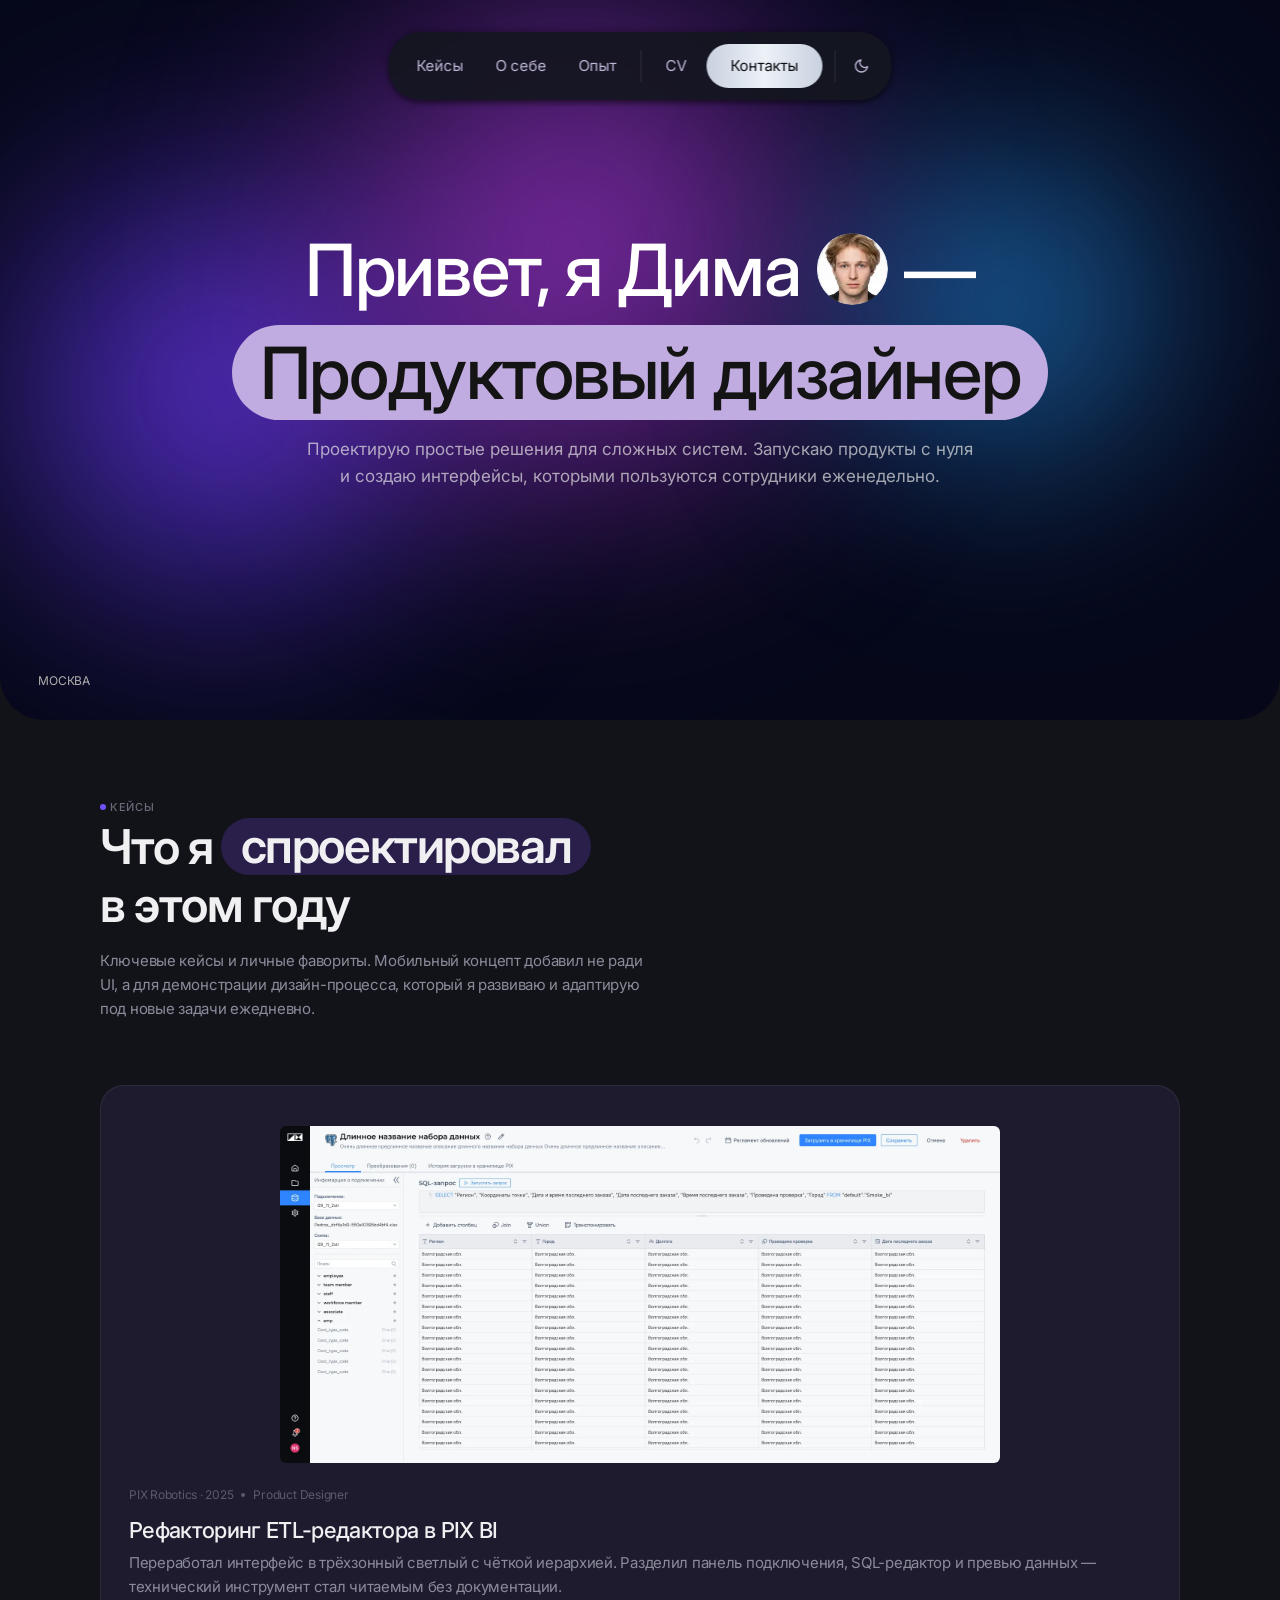
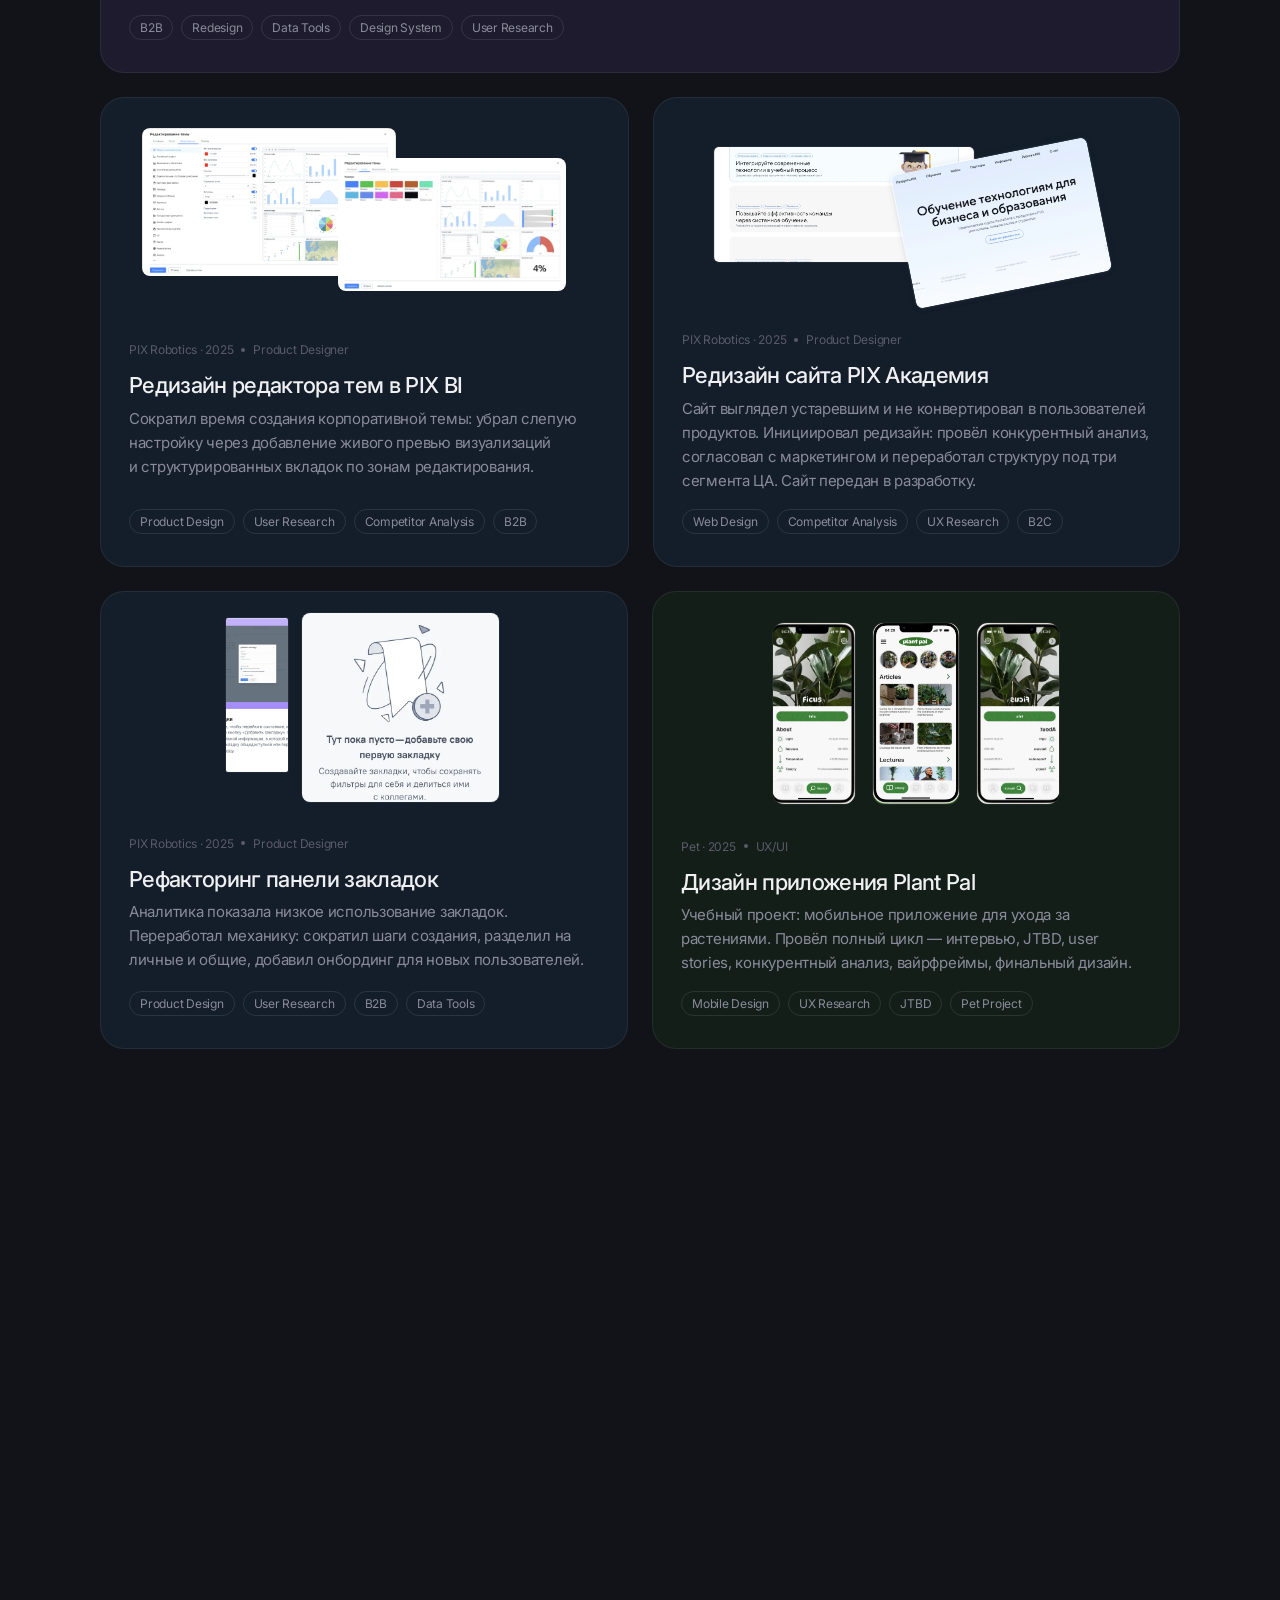
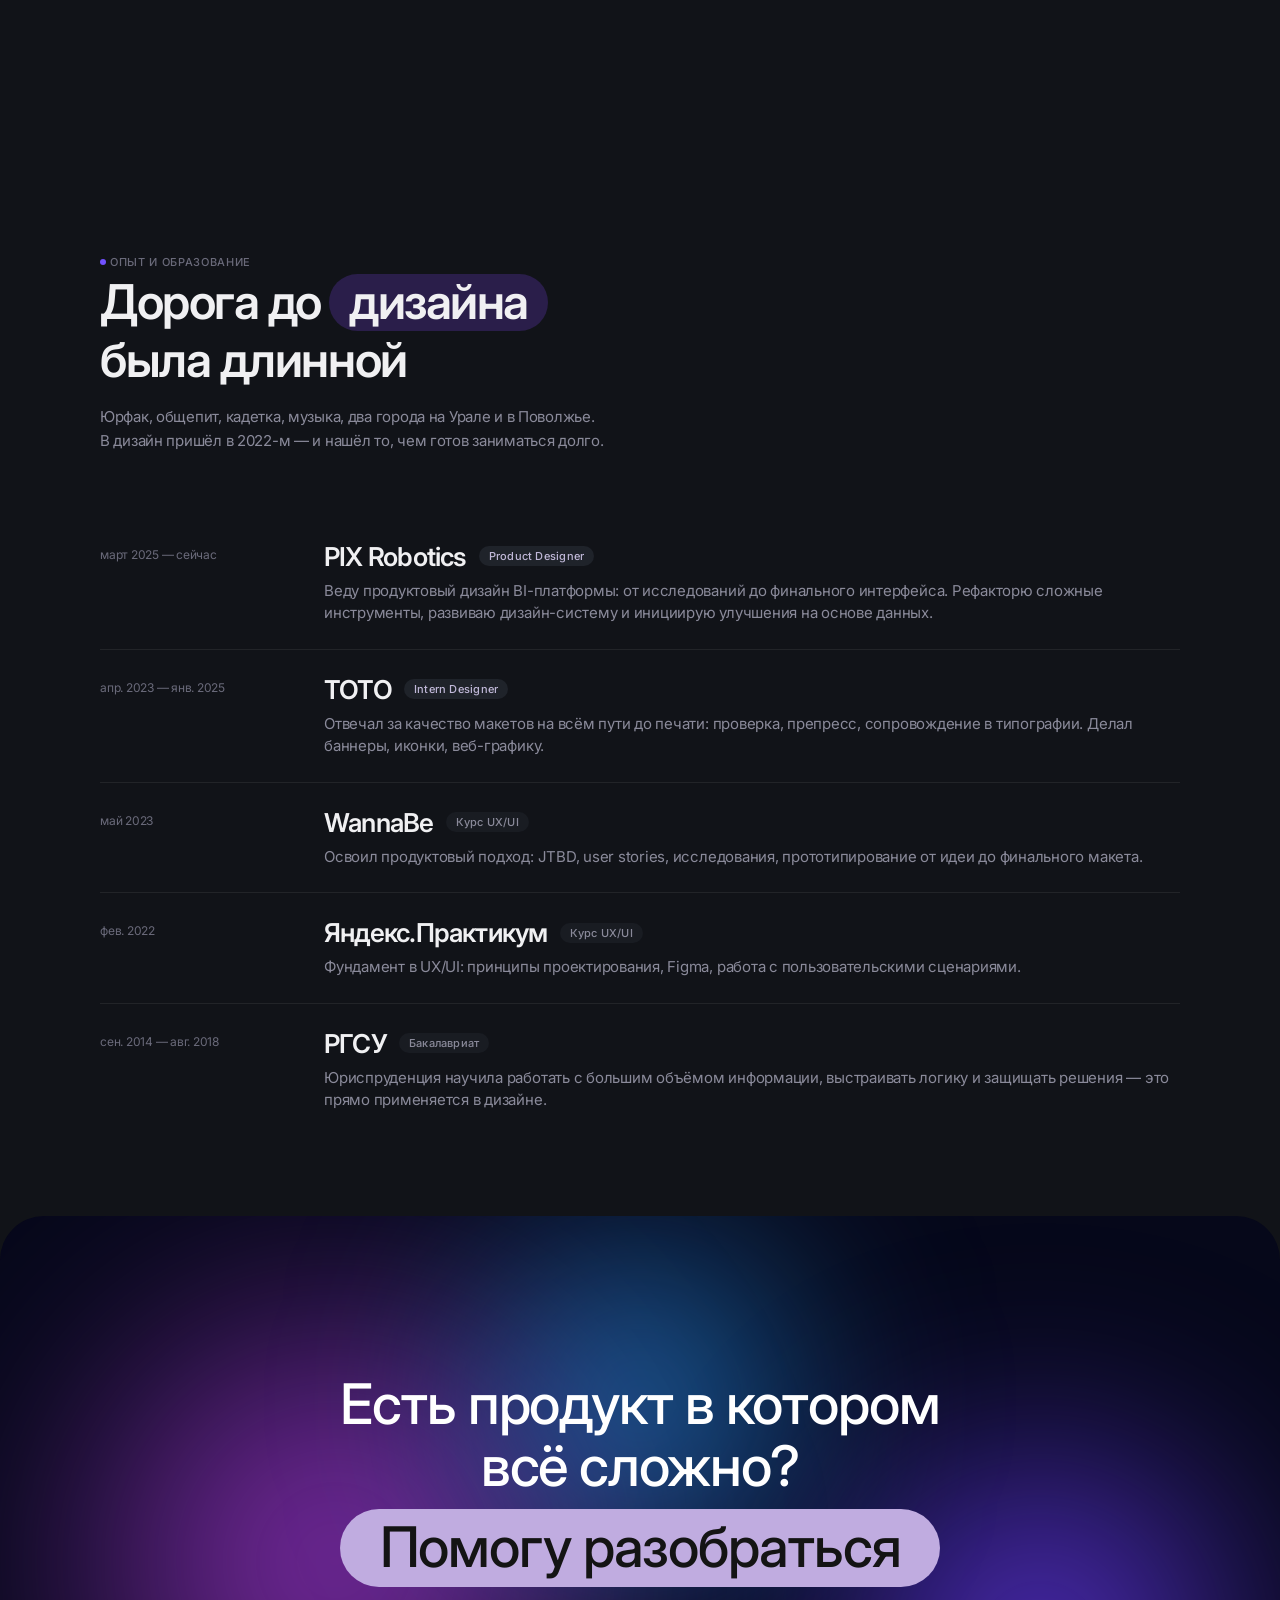
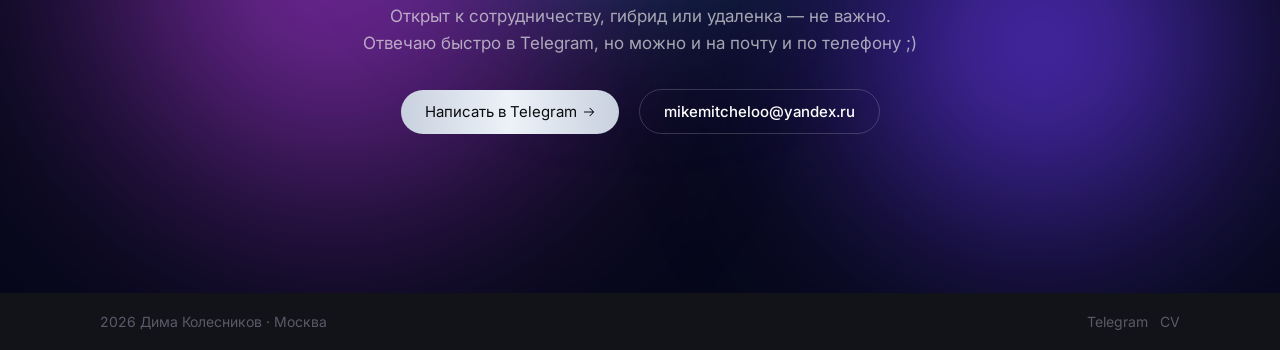
==== index.html @ 1eac5084 "Fix mobile nav, theme toggle and smooth scroll - Кнопка темы: десктоп внутри таба, мобиль — отдельны" ====
<!DOCTYPE html>
<html lang="ru" data-theme="dark">
<head>
  <meta charset="UTF-8">
  <meta name="viewport" content="width=device-width, initial-scale=1.0">
  <title>Дима Колесников — Продуктовый дизайнер</title>
  
  
  <link href="https://fonts.bunny.net/css?family=inter:400,500,600&display=swap" rel="stylesheet">
  <link rel="stylesheet" href="style.css">
</head>
<body>

  <!-- NAV -->
  <div class="nav-wrap">
    <nav class="tab-menu">
      <a href="#cases" class="nav-link nav-link--mobile">Кейсы</a>
      <a href="#about" class="nav-link">О себе</a>
      <a href="#experience" class="nav-link">Опыт</a>
      <div class="nav-divider"></div>
      <a href="https://drive.google.com/file/d/1CqAja37Eo5lDWBlTloKPhl8Gios4nPJc/view?usp=sharing" class="nav-link nav-link--mobile" target="_blank">CV</a>
      <a href="https://t.me/mike_mitchelo" class="nav-btn" target="_blank">Контакты</a>
      <div class="nav-divider"></div>
      <button class="theme-toggle" id="themeToggle" aria-label="Переключить тему">
        <svg class="icon-sun" width="16" height="16" viewBox="0 0 24 24" fill="none" stroke="currentColor" stroke-width="2" stroke-linecap="round" stroke-linejoin="round">
          <circle cx="12" cy="12" r="5"/><line x1="12" y1="1" x2="12" y2="3"/><line x1="12" y1="21" x2="12" y2="23"/><line x1="4.22" y1="4.22" x2="5.64" y2="5.64"/><line x1="18.36" y1="18.36" x2="19.78" y2="19.78"/><line x1="1" y1="12" x2="3" y2="12"/><line x1="21" y1="12" x2="23" y2="12"/><line x1="4.22" y1="19.78" x2="5.64" y2="18.36"/><line x1="18.36" y1="5.64" x2="19.78" y2="4.22"/>
        </svg>
        <svg class="icon-moon" width="16" height="16" viewBox="0 0 24 24" fill="none" stroke="currentColor" stroke-width="2" stroke-linecap="round" stroke-linejoin="round">
          <path d="M21 12.79A9 9 0 1 1 11.21 3 7 7 0 0 0 21 12.79z"/>
        </svg>
      </button>
    </nav>
    <button class="theme-toggle theme-toggle--mobile" id="themeToggleMobile" aria-label="Переключить тему">
      <svg class="icon-sun" width="16" height="16" viewBox="0 0 24 24" fill="none" stroke="currentColor" stroke-width="2" stroke-linecap="round" stroke-linejoin="round">
        <circle cx="12" cy="12" r="5"/><line x1="12" y1="1" x2="12" y2="3"/><line x1="12" y1="21" x2="12" y2="23"/><line x1="4.22" y1="4.22" x2="5.64" y2="5.64"/><line x1="18.36" y1="18.36" x2="19.78" y2="19.78"/><line x1="1" y1="12" x2="3" y2="12"/><line x1="21" y1="12" x2="23" y2="12"/><line x1="4.22" y1="19.78" x2="5.64" y2="18.36"/><line x1="18.36" y1="5.64" x2="19.78" y2="4.22"/>
      </svg>
      <svg class="icon-moon" width="16" height="16" viewBox="0 0 24 24" fill="none" stroke="currentColor" stroke-width="2" stroke-linecap="round" stroke-linejoin="round">
        <path d="M21 12.79A9 9 0 1 1 11.21 3 7 7 0 0 0 21 12.79z"/>
      </svg>
    </button>
  </div>

  <!-- HERO -->
  <section class="hero">
    <div class="blob blob--1"></div>
    <div class="blob blob--2"></div>
    <div class="blob blob--3"></div>

    <div class="hero-content">
      <div class="hero-header-row">
        <span class="hero-text">Привет, я Дима</span>
        <span class="hero-emoji-dash">
          <img src="images/Дима глав.webp" alt="" class="hero-emoji">
          <span class="hero-text">—</span>
        </span>
      </div>
      <div class="hero-title-pill">
        <span>Продуктовый дизайнер</span>
      </div>
      <p class="hero-desc">Проектирую простые решения для сложных систем. Запускаю продукты с&nbsp;нуля и&nbsp;создаю интерфейсы, которыми пользуются сотрудники еженедельно.</p>
    </div>

    <span class="hero-location">МОСКВА</span>
  </section>

  <!-- CASES -->
  <section class="section cases-section" id="cases">
    <div class="container">

      <div class="section-intro fade-in">
        <div class="section-label">
          <span class="label-dot"></span>
          <span class="label-text">Кейсы</span>
        </div>
        <h2 class="section-heading">
          <div class="heading-row">
            <span class="heading-text">Что я</span>
            <span class="heading-pill">спроектировал</span>
          </div>
          <span class="heading-text heading-text--block">в этом году</span>
        </h2>
        <p class="section-desc">Ключевые кейсы и&nbsp;личные фавориты. Мобильный концепт добавил не&nbsp;ради UI, а&nbsp;для демонстрации дизайн-процесса, который я&nbsp;развиваю и&nbsp;адаптирую под новые задачи ежедневно.</p>
      </div>

      <!-- Featured card -->
      <a href="cases/etl.html" class="card-link">
      <article class="case-card case-card--featured fade-in">
        <div class="featured-img-area">
          <img src="images/ETL.webp" alt="PIX BI платформа">
        </div>
        <div class="card-content">
          <div class="card-meta">
            <span class="meta-company">PIX Robotics · 2025</span>
            <span class="meta-sep"></span>
            <span class="meta-role">Product Designer</span>
          </div>
          <div class="card-body">
            <h3 class="card-title">Рефакторинг ETL-редактора в PIX BI</h3>
            <p class="card-desc">Переработал интерфейс в&nbsp;трёхзонный светлый с&nbsp;чёткой иерархией. Разделил панель подключения, SQL-редактор и&nbsp;превью данных — технический инструмент стал читаемым без документации.</p>
          </div>
          <div class="card-tags">
            <span class="tag">B2B</span>
            <span class="tag">Redesign</span>
            <span class="tag">Data Tools</span>
            <span class="tag">Design System</span>
            <span class="tag">User Research</span>
          </div>
        </div>
      </article>
      </a>

      <!-- Cards row 1 -->
      <div class="cards-row fade-in">
        <!-- Dashboard -->
        <a href="cases/dashboard.html" class="card-link">
        <article class="case-card case-card--blue">
          <div class="card-img-area card-img-area--dashboard">
            <img src="images/Редактор тем 1.webp" alt="" class="abs-img dash-img-1" loading="lazy">
            <img src="images/Редактор тем 2.webp" alt="" class="abs-img dash-img-2" loading="lazy">
          </div>
          <div class="card-content">
            <div class="card-meta">
              <span class="meta-company">PIX Robotics · 2025</span>
              <span class="meta-sep"></span>
              <span class="meta-role">Product Designer</span>
            </div>
            <div class="card-body">
              <h3 class="card-title">Редизайн редактора тем в PIX BI</h3>
              <p class="card-desc">Сократил время создания корпоративной темы: убрал слепую настройку через добавление живого превью визуализаций и&nbsp;структурированных вкладок по&nbsp;зонам редактирования.</p>
            </div>
            <div class="card-tags">
              <span class="tag">Product Design</span>
              <span class="tag">User Research</span>
              <span class="tag">Competitor Analysis</span>
              <span class="tag">B2B</span>
            </div>
          </div>
        </article>
        </a>

        <!-- PIX Academy -->
        <a href="cases/pix-academy.html" class="card-link">
        <div class="card-wrapper">
          <article class="case-card case-card--blue">
            <div class="card-img-area card-img-area--pix">
              <!-- images float outside card in wrapper -->
            </div>
            <div class="card-content">
              <div class="card-meta">
                <span class="meta-company">PIX Robotics · 2025</span>
                <span class="meta-sep"></span>
                <span class="meta-role">Product Designer</span>
              </div>
              <div class="card-body">
                <h3 class="card-title">Редизайн сайта PIX Академия</h3>
                <p class="card-desc">Сайт выглядел устаревшим и&nbsp;не конвертировал в&nbsp;пользователей продуктов. Инициировал редизайн: провёл конкурентный анализ, согласовал с&nbsp;маркетингом и&nbsp;переработал структуру под три сегмента ЦА. Сайт передан в&nbsp;разработку.</p>
              </div>
              <div class="card-tags">
                <span class="tag">Web Design</span>
                <span class="tag">Competitor Analysis</span>
                <span class="tag">UX Research</span>
                <span class="tag">B2C</span>
              </div>
            </div>
          </article>
          <img src="images/Пикс акад.webp" alt="" class="float-img float-img--1" loading="lazy">
          <img src="images/Пикс акад 2.webp" alt="" class="float-img float-img--2" loading="lazy">
        </div>
        </a>
      </div>

      <!-- Cards row 2 -->
      <div class="cards-row fade-in">
        <!-- Bookmarks -->
        <a href="cases/bookmarks.html" class="card-link">
        <article class="case-card case-card--blue">
          <div class="card-img-area card-img-area--mobile">
            <img src="images/Заклдаки 1.webp" alt="" class="abs-img mob-img-1" loading="lazy">
            <img src="images/Закладки 2.webp" alt="" class="abs-img mob-img-2" loading="lazy">
          </div>
          <div class="card-content">
            <div class="card-meta">
              <span class="meta-company">PIX Robotics · 2025</span>
              <span class="meta-sep"></span>
              <span class="meta-role">Product Designer</span>
            </div>
            <div class="card-body">
              <h3 class="card-title">Рефакторинг панели закладок</h3>
              <p class="card-desc">Аналитика показала низкое использование закладок. Переработал механику: сократил шаги создания, разделил на личные и&nbsp;общие, добавил онбординг для новых пользователей.</p>
            </div>
            <div class="card-tags">
              <span class="tag">Product Design</span>
              <span class="tag">User Research</span>
              <span class="tag">B2B</span>
              <span class="tag">Data Tools</span>
            </div>
          </div>
        </article>
        </a>

        <!-- Plant pal -->
        <a href="cases/plant-pal.html" class="card-link">
        <article class="case-card case-card--green">
          <div class="card-img-area card-img-area--plant">
            <img src="images/Плант 1.webp" alt="" class="plant-img plant-img--1" loading="lazy">
            <img src="images/Плант 2.webp" alt="" class="plant-img plant-img--2" loading="lazy">
            <img src="images/Плант 1.webp" alt="" class="plant-img plant-img--3" loading="lazy">
          </div>
          <div class="card-content">
            <div class="card-meta">
              <span class="meta-company">Pet · 2025</span>
              <span class="meta-sep"></span>
              <span class="meta-role">UX/UI</span>
            </div>
            <div class="card-body">
              <h3 class="card-title">Дизайн приложения Plant Pal</h3>
              <p class="card-desc">Учебный проект: мобильное приложение для ухода за растениями. Провёл полный цикл — интервью, JTBD, user stories, конкурентный анализ, вайрфреймы, финальный дизайн.</p>
            </div>
            <div class="card-tags">
              <span class="tag">Mobile Design</span>
              <span class="tag">UX Research</span>
              <span class="tag">JTBD</span>
              <span class="tag">Pet Project</span>
            </div>
          </div>
        </article>
        </a>
      </div>

    </div>
  </section>

  <!-- SKILLS -->
  <section class="section skills-section" id="about">
    <div class="container">
      <div class="section-intro fade-in">
        <div class="section-label">
          <span class="label-dot"></span>
          <span class="label-text">Что я делаю</span>
        </div>
        <h2 class="section-heading section-heading--col">
          <span class="heading-text">Три вещи, в&nbsp;которых</span>
          <span class="heading-pill">я сильнее всего</span>
        </h2>
        <p class="section-desc" style="max-width: 524px;">Интересуюсь всем вокруг, слежу за трендами и&nbsp;чужими решениями, разбираю что работает и&nbsp;почему — стараюсь вырасти в&nbsp;крутого спеца.</p>
      </div>

      <div class="skills-grid fade-in">
        <div class="skill-col">
          <h3 class="skill-title">Продуктовый дизайн</h3>
          <p class="skill-desc">Проектирую интерфейсы: разбираюсь в&nbsp;задаче, предлагаю решения и&nbsp;довожу до&nbsp;финального дизайна.</p>
          <div class="skill-tags">
            <span class="tag tag--purple">Wireframes</span>
            <span class="tag tag--purple">Prototyping</span>
            <span class="tag tag--purple">Flows</span>
            <span class="tag tag--purple">B2B</span>
          </div>
        </div>
        <div class="skill-col skill-col--bordered">
          <h3 class="skill-title">Дизайн-системы</h3>
          <p class="skill-desc">Выстраиваю компонентную базу с&nbsp;токенами, слежу за консистентностью через Design QA и&nbsp;handoff в&nbsp;Devmode.</p>
          <div class="skill-tags">
            <span class="tag tag--purple">Tokens</span>
            <span class="tag tag--purple">Components</span>
            <span class="tag tag--purple">Devmode</span>
            <span class="tag tag--purple">Design QA</span>
          </div>
        </div>
        <div class="skill-col">
          <h3 class="skill-title">Исследования</h3>
          <p class="skill-desc">Провожу интервью и&nbsp;юзабилити-тесты, нахожу точки боли и&nbsp;превращаю их в&nbsp;конкретные решения.</p>
          <div class="skill-tags">
            <span class="tag tag--purple">Interviews</span>
            <span class="tag tag--purple">Usability</span>
            <span class="tag tag--purple">JTBD</span>
            <span class="tag tag--purple">User stories</span>
          </div>
        </div>
      </div>
    </div>
  </section>

  <!-- EXPERIENCE -->
  <section class="section experience-section" id="experience">
    <div class="container">
      <div class="section-intro fade-in">
        <div class="section-label">
          <span class="label-dot"></span>
          <span class="label-text">Опыт и образование</span>
        </div>
        <h2 class="section-heading">
          <div class="heading-row">
            <span class="heading-text">Дорога до</span>
            <span class="heading-pill">дизайна</span>
          </div>
          <span class="heading-text heading-text--block">была длинной</span>
        </h2>
        <p class="section-desc">Юрфак, общепит, кадетка, музыка, два города на&nbsp;Урале и&nbsp;в&nbsp;Поволжье. В&nbsp;дизайн пришёл в&nbsp;2022-м — и&nbsp;нашёл то, чем готов заниматься долго.</p>
      </div>

      <div class="timeline fade-in">
        <div class="timeline-item">
          <span class="timeline-date">март 2025 — сейчас</span>
          <div class="timeline-detail">
            <div class="timeline-header">
              <h3 class="timeline-company">PIX Robotics</h3>
              <span class="timeline-role">Product Designer</span>
            </div>
            <p class="timeline-text">Веду продуктовый дизайн BI-платформы: от исследований до финального интерфейса. Рефакторю сложные инструменты, развиваю дизайн-систему и&nbsp;инициирую улучшения на&nbsp;основе данных.</p>
          </div>
        </div>
        <div class="timeline-divider"></div>

        <div class="timeline-item">
          <span class="timeline-date">апр. 2023 — янв. 2025</span>
          <div class="timeline-detail">
            <div class="timeline-header">
              <h3 class="timeline-company">ТОТО</h3>
              <span class="timeline-role">Intern Designer</span>
            </div>
            <p class="timeline-text">Отвечал за качество макетов на&nbsp;всём пути до печати: проверка, препресс, сопровождение в&nbsp;типографии. Делал баннеры, иконки, веб-графику.</p>
          </div>
        </div>
        <div class="timeline-divider"></div>

        <div class="timeline-item">
          <span class="timeline-date">май 2023</span>
          <div class="timeline-detail">
            <div class="timeline-header">
              <h3 class="timeline-company">WannaBe</h3>
              <span class="timeline-role timeline-role--edu">Курс UX/UI</span>
            </div>
            <p class="timeline-text">Освоил продуктовый подход: JTBD, user stories, исследования, прототипирование от идеи до финального макета.</p>
          </div>
        </div>
        <div class="timeline-divider"></div>

        <div class="timeline-item">
          <span class="timeline-date">фев. 2022</span>
          <div class="timeline-detail">
            <div class="timeline-header">
              <h3 class="timeline-company">Яндекс.Практикум</h3>
              <span class="timeline-role timeline-role--edu">Курс UX/UI</span>
            </div>
            <p class="timeline-text">Фундамент в&nbsp;UX/UI: принципы проектирования, Figma, работа с&nbsp;пользовательскими сценариями.</p>
          </div>
        </div>
        <div class="timeline-divider"></div>

        <div class="timeline-item">
          <span class="timeline-date">сен. 2014 — авг. 2018</span>
          <div class="timeline-detail">
            <div class="timeline-header">
              <h3 class="timeline-company">РГСУ</h3>
              <span class="timeline-role timeline-role--edu">Бакалавриат</span>
            </div>
            <p class="timeline-text">Юриспруденция научила работать с&nbsp;большим объёмом информации, выстраивать логику и&nbsp;защищать решения — это прямо применяется в&nbsp;дизайне.</p>
          </div>
        </div>
      </div>
    </div>
  </section>

  <!-- CTA FOOTER -->
  <section class="cta-section fade-in">
    <div class="blob cta-blob--1"></div>
    <div class="blob cta-blob--2"></div>
    <div class="blob cta-blob--3"></div>

    <div class="cta-inner">
      <div class="cta-heading-block">
        <p class="cta-title-text">Есть продукт в&nbsp;котором всё&nbsp;сложно?</p>
        <div class="cta-title-pill">Помогу разобраться</div>
      </div>
      <p class="cta-desc">Открыт к&nbsp;сотрудничеству, гибрид или удаленка — не&nbsp;важно. Отвечаю быстро в&nbsp;Telegram, но&nbsp;можно и&nbsp;на почту и&nbsp;по телефону ;)</p>
      <div class="cta-actions">
        <a href="https://t.me/mike_mitchelo" class="cta-btn" target="_blank">
          Написать в Telegram
          <img src="images/arrow-btn.svg" alt="" class="btn-arrow">
        </a>
        <a href="mailto:mikemitcheloo@yandex.ru" class="cta-email">mikemitcheloo@yandex.ru</a>
      </div>
    </div>
  </section>

  <!-- PAGE BOTTOM -->
  <div class="page-bottom">
    <div class="container page-bottom-inner">
      <span class="footer-copy">2026 Дима Колесников · Москва</span>
      <div class="footer-links">
        <a href="https://t.me/mike_mitchelo" class="footer-link" target="_blank">Telegram</a>
        <a href="https://drive.google.com/file/d/1CqAja37Eo5lDWBlTloKPhl8Gios4nPJc/view?usp=sharing" class="footer-link" target="_blank">CV</a>
      </div>
    </div>
  </div>

  <script>
    // Theme toggle
    const html = document.documentElement;
    const saved = localStorage.getItem('theme');
    if (saved === 'light') html.removeAttribute('data-theme');
    else html.setAttribute('data-theme', 'dark');

    function toggleTheme() {
      const isDark = html.getAttribute('data-theme') === 'dark';
      if (isDark) {
        html.removeAttribute('data-theme');
        localStorage.setItem('theme', 'light');
      } else {
        html.setAttribute('data-theme', 'dark');
        localStorage.setItem('theme', 'dark');
      }
    }

    document.getElementById('themeToggle').addEventListener('click', toggleTheme);
    document.getElementById('themeToggleMobile').addEventListener('click', toggleTheme);
  </script>

  <script>
    // Fade-in on scroll — robust version
    const fadeEls = Array.from(document.querySelectorAll('.fade-in'));

    function revealEl(el) {
      el.classList.add('is-visible');
    }

    const observer = new IntersectionObserver((entries) => {
      entries.forEach(entry => {
        if (entry.isIntersecting) {
          revealEl(entry.target);
          observer.unobserve(entry.target);
        }
      });
    }, { threshold: 0.1, rootMargin: '0px 0px -60px 0px' });

    fadeEls.forEach(el => observer.observe(el));

    // Reveal elements already in or near the viewport on load
    function checkOnLoad() {
      const vh = window.innerHeight;
      fadeEls.forEach(el => {
        const top = el.getBoundingClientRect().top;
        if (top < vh) revealEl(el);
      });
    }

    if (document.readyState === 'loading') {
      document.addEventListener('DOMContentLoaded', checkOnLoad);
    } else {
      checkOnLoad();
    }
    window.addEventListener('load', checkOnLoad);

  </script>

</body>
</html>
---- style.css ----
/* ===== RESET & BASE ===== */
*, *::before, *::after {
  box-sizing: border-box;
  margin: 0;
  padding: 0;
}

html {
  scroll-behavior: smooth;
  scrollbar-width: none;
}

html::-webkit-scrollbar {
  display: none;
}

body {
  font-family: 'Inter', sans-serif;
  background: #ffffff;
  color: #141414;
  overflow-x: hidden;
}

a { text-decoration: none; color: inherit; }
img { display: block; max-width: 100%; }

/* ===== CONTAINER ===== */
.container {
  max-width: 1280px;
  margin: 0 auto;
  padding: 0 100px;
}

/* ===== NAV ===== */
.nav-wrap {
  position: fixed;
  top: 32px;
  left: 50%;
  transform: translateX(-50%);
  z-index: 100;
  display: flex;
  align-items: center;
  gap: 8px;
  white-space: nowrap;
}

/* Внешняя кнопка темы — только мобиле, на десктопе скрыта */
.theme-toggle.theme-toggle--mobile { display: none; }

/* Для кейс-страниц (без .nav-wrap) — таб сам себя позиционирует */
.tab-menu {
  position: fixed;
  top: 32px;
  left: 50%;
  transform: translateX(-50%);
  z-index: 100;
  display: flex;
  align-items: center;
  padding: 12px 16px;
  background: rgba(255, 255, 255, 0.9);
  backdrop-filter: blur(12px);
  -webkit-backdrop-filter: blur(12px);
  border-radius: 32px;
  box-shadow: 0 0 8px rgba(39, 51, 75, 0.10), 0 4px 4px rgba(39, 51, 75, 0.07);
  white-space: nowrap;
  gap: 8px;
}

/* На главной — позиционирует .nav-wrap, таб статичный */
.nav-wrap .tab-menu {
  position: static;
  top: auto;
  left: auto;
  transform: none;
  z-index: auto;
}

.nav-link {
  font-size: 15px;
  font-weight: 400;
  color: #435165;
  padding: 8px 12px;
  border-radius: 64px;
  line-height: 20px;
  transition: background 0.15s;
}
.nav-link:hover { background: rgba(67, 81, 101, 0.08); }

.nav-divider {
  width: 1px;
  height: 32px;
  background: rgba(130, 147, 171, 0.3);
  margin: 0 4px;
  flex-shrink: 0;
}

.nav-btn {
  font-size: 15px;
  font-weight: 400;
  color: #0a0c0f;
  padding: 12px 24px;
  border-radius: 52px;
  line-height: 20px;
  background: linear-gradient(90deg, #c9d1df 0%, #edf2f8 50%, #c9d1df 100%);
  transition: opacity 0.2s, transform 0.2s cubic-bezier(0.34, 1.56, 0.64, 1);
  white-space: nowrap;
}
.nav-btn:hover { opacity: 0.85; transform: scale(1.04); }

/* ===== BLOB ANIMATION ===== */
.blob {
  position: absolute;
  border-radius: 50%;
  filter: blur(90px);
  pointer-events: none;
  will-change: transform;
}

.blob--1 {
  width: 600px;
  height: 600px;
  background: radial-gradient(circle, rgba(80, 110, 255, 0.95) 0%, transparent 70%);
  left: -80px;
  bottom: 30px;
  animation: blobMove1 16s ease-in-out infinite;
}

.blob--2 {
  width: 750px;
  height: 650px;
  background: radial-gradient(circle, rgba(120, 60, 240, 0.88) 0%, transparent 70%);
  left: 200px;
  top: -80px;
  animation: blobMove2 20s ease-in-out infinite;
}

.blob--3 {
  width: 450px;
  height: 450px;
  background: radial-gradient(circle, rgba(40, 120, 230, 0.80) 0%, transparent 70%);
  right: 50px;
  top: 80px;
  animation: blobMove3 18s ease-in-out infinite;
}

@keyframes blobMove1 {
  0%   { transform: translate(0, 0) scale(1);            opacity: 0.9; }
  14%  { transform: translate(280px, -180px) scale(1.18); opacity: 0.70; }
  28%  { transform: translate(460px, 120px) scale(0.85);  opacity: 0.88; }
  42%  { transform: translate(180px, 320px) scale(1.14);  opacity: 0.65; }
  57%  { transform: translate(-140px, 220px) scale(1.22); opacity: 0.92; }
  71%  { transform: translate(-260px, -90px) scale(0.82); opacity: 0.75; }
  85%  { transform: translate(90px, -240px) scale(1.10);  opacity: 0.70; }
  100% { transform: translate(0, 0) scale(1);            opacity: 0.9; }
}
@keyframes blobMove2 {
  0%   { transform: translate(0, 0) scale(1);             opacity: 0.85; }
  11%  { transform: translate(-220px, 160px) scale(0.86);  opacity: 0.65; }
  24%  { transform: translate(-400px, -120px) scale(1.16); opacity: 0.80; }
  38%  { transform: translate(-160px, -280px) scale(0.90); opacity: 0.92; }
  52%  { transform: translate(200px, -190px) scale(1.20);  opacity: 0.68; }
  65%  { transform: translate(320px, 130px) scale(0.82);   opacity: 0.88; }
  78%  { transform: translate(120px, 260px) scale(1.12);   opacity: 0.72; }
  90%  { transform: translate(-100px, 160px) scale(0.92);  opacity: 0.85; }
  100% { transform: translate(0, 0) scale(1);             opacity: 0.85; }
}
@keyframes blobMove3 {
  0%   { transform: translate(0, 0) scale(1);              opacity: 0.80; }
  16%  { transform: translate(-320px, 130px) scale(1.18);   opacity: 0.62; }
  30%  { transform: translate(-500px, -100px) scale(0.86);  opacity: 0.85; }
  45%  { transform: translate(-280px, -320px) scale(1.14);  opacity: 0.68; }
  59%  { transform: translate(100px, -220px) scale(0.88);   opacity: 0.90; }
  73%  { transform: translate(240px, 160px) scale(1.20);    opacity: 0.70; }
  87%  { transform: translate(-60px, 260px) scale(0.92);    opacity: 0.82; }
  100% { transform: translate(0, 0) scale(1);              opacity: 0.80; }
}

/* CTA section blobs */
.cta-blob--1 {
  width: 600px;
  height: 500px;
  background: radial-gradient(circle, rgba(80, 110, 255, 0.95) 0%, transparent 70%);
  right: -60px;
  bottom: 0;
  animation: blobMove1 26s ease-in-out infinite reverse;
}

.cta-blob--2 {
  width: 750px;
  height: 650px;
  background: radial-gradient(circle, rgba(120, 60, 240, 0.88) 0%, transparent 70%);
  left: -40px;
  top: 20px;
  animation: blobMove2 32s ease-in-out infinite;
}

.cta-blob--3 {
  width: 450px;
  height: 450px;
  background: radial-gradient(circle, rgba(40, 120, 230, 0.80) 0%, transparent 70%);
  left: 50%;
  top: -40px;
  transform: translateX(-50%);
  animation: blobMove3 20s ease-in-out infinite reverse;
}

/* ===== HERO ===== */
.hero {
  position: relative;
  width: 100%;
  min-height: 80svh;
  background: #0f1440;
  border-radius: 0 0 44px 44px;
  overflow: hidden;
  display: flex;
  align-items: center;
  justify-content: center;
}

.hero-content {
  position: relative;
  z-index: 1;
  width: min(90vw, 1400px);
  display: flex;
  flex-direction: column;
  align-items: center;
  gap: 16px;
  text-align: center;
}

.hero-header-row {
  display: flex;
  align-items: center;
  gap: 16px;
  flex-wrap: nowrap;
  justify-content: center;
  white-space: nowrap;
}

.hero-text {
  font-size: 72px;
  font-weight: 500;
  color: #ffffff;
  letter-spacing: -0.02em;
  line-height: 1.1;
  white-space: nowrap;
}

.hero-emoji {
  width: 72px;
  height: 72px;
  object-fit: contain;
  flex-shrink: 0;
  border-radius: 50%;
}

.hero-title-pill {
  background: #c0ace0;
  border-radius: 60px;
  padding: 8px 28px;
  display: inline-flex;
  align-items: center;
  justify-content: center;
}

.hero-title-pill span {
  font-size: 72px;
  font-weight: 500;
  color: #141414;
  letter-spacing: -0.02em;
  line-height: 1.1;
  white-space: nowrap;
}

.hero-emoji-dash {
  display: flex;
  align-items: center;
  gap: 16px;
  flex-shrink: 0;
}

.hero-desc {
  font-size: 17px;
  font-weight: 400;
  color: rgba(235, 235, 235, 0.68);
  line-height: 1.6;
  max-width: 680px;
}

.hero-location {
  position: absolute;
  bottom: 32px;
  left: clamp(20px, 3vw, 39px);
  font-size: 12px;
  font-weight: 400;
  color: #afafaf;
  letter-spacing: -0.24px;
  z-index: 1;
}

/* ===== SHARED SECTION ===== */
.section {
  padding: 80px 0;
}

.section-intro { margin-bottom: 64px; }
.skills-section .section-intro { margin-bottom: 32px; }

.section-label {
  display: flex;
  align-items: center;
  gap: 4px;
  margin-bottom: 4px;
}

.label-dot {
  width: 6px; height: 6px;
  background: #7151ff;
  border-radius: 3px;
  flex-shrink: 0;
}

.label-text {
  font-size: 11px;
  font-weight: 500;
  color: #4b4b4b;
  letter-spacing: 0.06em;
  text-transform: uppercase;
}

.section-heading {
  font-size: 48px;
  font-weight: 600;
  color: #141414;
  letter-spacing: -0.03em;
  line-height: 1.1;
}

.section-heading--col {
  display: flex;
  flex-direction: column;
  align-items: flex-start;
}

.heading-row {
  display: flex;
  align-items: center;
  gap: 8px;
  margin-bottom: 0;
  flex-wrap: wrap;
}

.heading-text {
  font-size: 48px;
  font-weight: 600;
  color: #141414;
  letter-spacing: -0.03em;
  line-height: 1.2;
  white-space: nowrap;
}

.heading-text--block {
  display: block;
}

.heading-pill {
  font-size: 48px;
  font-weight: 600;
  color: #141414;
  letter-spacing: -0.03em;
  background: #f2edfd;
  border-radius: 60px;
  padding: 2px 20px;
  line-height: 1.2;
  white-space: nowrap;
  line-height: 1.1;
}

.section-desc {
  font-size: 15px;
  font-weight: 400;
  color: #737373;
  line-height: 1.6;
  letter-spacing: -0.28px;
  max-width: 560px;
  margin-top: 16px;
}

/* ===== FADE-IN ===== */
.fade-in {
  opacity: 0;
  transform: translateY(32px);
  transition: opacity 0.55s cubic-bezier(0.16, 1, 0.3, 1),
              transform 0.55s cubic-bezier(0.16, 1, 0.3, 1);
}
.fade-in.is-visible {
  opacity: 1;
  transform: translateY(0);
}

/* Fallback: no-JS or reduced-motion */
@media (prefers-reduced-motion: reduce) {
  .fade-in {
    opacity: 1 !important;
    transform: none !important;
    transition: none !important;
  }
}

/* Stagger for cards-row children */
.cards-row .case-card,
.cards-row .card-wrapper {
  transition-delay: 0.1s;
}
.cards-row .case-card:nth-child(2),
.cards-row .card-wrapper:nth-child(2) {
  transition-delay: 0.22s;
}

/* ===== CASE CARDS ===== */

/* Featured card — natural flex flow, no text/image overlap */
.case-card--featured {
  background: #f2edfd;
  border: 1px solid #e8e3f3;
  border-radius: 24px;
  overflow: hidden;
  margin-bottom: 24px;
  display: flex;
  flex-direction: column;
  cursor: pointer;
  transition: transform 0.35s cubic-bezier(0.25, 0.46, 0.45, 0.94),
              box-shadow 0.35s cubic-bezier(0.25, 0.46, 0.45, 0.94);
}
.case-card--featured:hover {
  transform: translateY(-6px);
  box-shadow: 0 24px 64px rgba(0,0,0,0.08), 0 8px 24px rgba(0,0,0,0.05);
}

.featured-img-area {
  flex-shrink: 0;
  display: flex;
  justify-content: center;
  padding: 40px 40px 0;
}

.featured-img-area img {
  width: 100%;
  max-width: 720px;
  height: auto;
  aspect-ratio: 720 / 337;
  object-fit: cover;
  border-radius: 6px;
}

/* Card link wrappers */
a.card-link {
  display: contents;
  text-decoration: none;
  color: inherit;
}

/* Small cards */
.cards-row {
  display: flex;
  gap: 24px;
  margin-bottom: 24px;
}

.case-card {
  flex: 1;
  min-width: 0;
  border-radius: 24px;
  overflow: hidden;
  border: 1px solid #e8e3f3;
  display: flex;
  flex-direction: column;
  cursor: pointer;
  transition: transform 0.35s cubic-bezier(0.25, 0.46, 0.45, 0.94),
              box-shadow 0.35s cubic-bezier(0.25, 0.46, 0.45, 0.94);
}
.case-card:hover {
  transform: translateY(-6px);
  box-shadow: 0 24px 64px rgba(0,0,0,0.08), 0 8px 24px rgba(0,0,0,0.05);
}

.featured-img-area img,
.abs-img,
.plant-img {
  transition: transform 0.35s cubic-bezier(0.25, 0.46, 0.45, 0.94);
}

.float-img--1 {
  transition: transform 0.35s cubic-bezier(0.25, 0.46, 0.45, 0.94);
}

.float-img--2 {
  transition: transform 0.35s cubic-bezier(0.25, 0.46, 0.45, 0.94);
}

.case-card--featured:hover .featured-img-area img,
.case-card:hover .abs-img,
.case-card:hover .plant-img {
  transform: scale(1.05);
}

.card-wrapper:hover .float-img--1 {
  transform: scale(1.05);
}

.card-wrapper:hover .float-img--2 {
  transform: scale(1.05) rotate(-11.33deg);
}

.case-card--blue  { background: #edf6fd; }
.case-card--green { background: #f0fded; }

/* Card wrapper for floating images */
.card-wrapper {
  flex: 1;
  min-width: 0;
  position: relative;
}
.card-wrapper .case-card {
  width: 100%;
  height: 100%;
}

/* Floating images (PIX Academy card) */
.float-img {
  position: absolute;
  object-fit: cover;
  pointer-events: none;
  z-index: 5;
}
.float-img--1 {
  left: 60px; top: 49px;
  width: min(262px, 50%);
  height: auto;
  aspect-ratio: 262/117;
  border-radius: 6px;
  border: 1px solid #f3f3f3;
}
.float-img--2 {
  left: min(248px, 47%); top: 57px;
  width: min(201px, 39%);
  height: auto;
  aspect-ratio: 201/138;
  transform: rotate(-11.33deg);
  border-radius: 8px;
  border: 1px solid #f3f3f3;
  box-shadow: 0 0 6px rgba(39,51,75,.10), 0 2px 3px rgba(39,51,75,.07);
}

/* Image areas */
.card-img-area {
  flex-shrink: 0;
  position: relative;
  min-height: 210px;
}

/* Dashboard images */
.card-img-area--dashboard {
  height: 220px;
}
.abs-img { position: absolute; object-fit: cover; }
.dash-img-1 {
  left: 41px; top: 30px;
  width: min(254px, 60%); height: auto;
  aspect-ratio: 254/148;
  border-radius: 8px;
}
.dash-img-2 {
  left: max(200px, 45%); top: 60px;
  width: min(228px, 55%); height: auto;
  aspect-ratio: 228/133;
  border-radius: 8px;
}

/* PIX Academy image area */
.card-img-area--pix { height: 210px; position: relative; }

/* Mobile/Bookmarks images */
.card-img-area--mobile { height: 220px; }
.mob-img-1 {
  left: 124px; top: 25px;
  width: 64px; height: 156px;
  border-radius: 3px;
  border: 1px solid #f3f3f3;
}
.mob-img-2 {
  left: 200px; top: 20px;
  width: 199px; height: auto;
  aspect-ratio: 199/191;
  border-radius: 9px;
  border: 1px solid #f3f3f3;
}

/* Plant pal images */
.card-img-area--plant {
  display: flex;
  justify-content: center;
  align-items: center;
  gap: 16px;
  padding: 30px 20px 10px;
}
.plant-img {
  object-fit: cover;
  height: 183px;
  width: 84px;
  border-radius: 12px;
  border: 1px solid #f3f3f3;
  flex-shrink: 0;
}
.plant-img--2 { width: 88px; }
.plant-img--3 { transform: scaleX(-1); }

/* Card content */
.card-content {
  flex: 1;
  padding: 24px 28px 32px;
  display: flex;
  flex-direction: column;
  gap: 16px;
}

/* Card meta */
.card-meta {
  display: flex;
  align-items: center;
  gap: 8px;
  flex-wrap: wrap;
}
.meta-company, .meta-role {
  font-size: 12px;
  font-weight: 400;
  color: #afafaf;
  letter-spacing: -0.24px;
  white-space: nowrap;
}
.meta-sep {
  width: 4px; height: 4px;
  background: #afafaf;
  border-radius: 3px;
  flex-shrink: 0;
}

/* Card body */
.card-body { display: flex; flex-direction: column; gap: 8px; flex: 1; }

.card-title {
  font-size: 22px;
  font-weight: 500;
  color: #141414;
  letter-spacing: -0.03em;
  line-height: 1.15;
}

.card-desc {
  font-size: 15px;
  font-weight: 400;
  color: #737373;
  line-height: 1.6;
  letter-spacing: -0.28px;
}

/* Tags */
.card-tags, .skill-tags {
  display: flex;
  gap: 8px;
  flex-wrap: wrap;
}

.skill-tags {
  flex-wrap: nowrap;
}

.skill-tags .tag {
  font-size: 11px;
  padding: 4px 8px;
}

.tag {
  font-size: 12px;
  font-weight: 400;
  color: #737373;
  letter-spacing: -0.24px;
  padding: 4px 10px;
  border: 1px solid #ded9e9;
  border-radius: 999px;
  white-space: nowrap;
}
.tag--purple {
  color: #9e72ff;
  background: #f6f2ff;
  border-color: #d6c3ff;
}

/* ===== SKILLS ===== */
.skills-grid {
  display: flex;
}

.skill-col {
  flex: 1;
  min-width: 0;
  padding: 40px 20px;
  display: flex;
  flex-direction: column;
  gap: 16px;
}
.skill-col--bordered {
  position: relative;
}
.skill-col--bordered::before,
.skill-col--bordered::after {
  content: '';
  position: absolute;
  top: 50%;
  transform: translateY(-50%);
  width: 1px;
  height: 60%;
  background: rgba(130, 147, 171, 0.3);
}
.skill-col--bordered::before { left: 0; }
.skill-col--bordered::after  { right: 0; }

.skill-title {
  font-size: 22px;
  font-weight: 500;
  color: #141414;
  letter-spacing: -0.03em;
}
.skill-desc {
  font-size: 15px;
  font-weight: 400;
  color: #737373;
  letter-spacing: -0.28px;
  line-height: 1.6;
}

/* ===== EXPERIENCE ===== */
.timeline {
  display: flex;
  flex-direction: column;
  gap: 0;
}

.timeline-item {
  display: flex;
  align-items: flex-start;
  gap: 64px;
  padding: 24px 0;
}

.timeline-date {
  font-size: 12px;
  font-weight: 400;
  color: #afafaf;
  letter-spacing: -0.24px;
  white-space: nowrap;
  flex-shrink: 0;
  min-width: 160px;
  padding-top: 6px;
}

.timeline-detail {
  flex: 1;
  display: flex;
  flex-direction: column;
  gap: 8px;
}

.timeline-header {
  display: flex;
  align-items: center;
  gap: 12px;
  flex-wrap: wrap;
}

.timeline-company {
  font-size: 26px;
  font-weight: 600;
  color: #141414;
  letter-spacing: -0.03em;
}

.timeline-role {
  font-size: 11px;
  font-weight: 500;
  color: #141414;
  letter-spacing: 0.02em;
  background: rgba(130, 147, 171, 0.15);
  border-radius: 20px;
  padding: 3px 10px;
  white-space: nowrap;
  flex-shrink: 0;
}

.timeline-role--edu {
  color: #737373;
  background: rgba(130, 147, 171, 0.08);
}

.timeline-text {
  font-size: 15px;
  font-weight: 400;
  color: #737373;
  letter-spacing: -0.24px;
  line-height: 1.5;
}

.timeline-divider {
  height: 1px;
  background: rgba(130, 147, 171, 0.3);
}

/* ===== CTA SECTION ===== */
.cta-section {
  position: relative;
  width: 100%;
  min-height: 677px;
  background: #0f1440;
  border-radius: 44px 44px 0 0;
  overflow: hidden;
  display: flex;
  align-items: center;
  justify-content: center;
  padding: 80px 20px;
}

.cta-inner {
  position: relative;
  z-index: 1;
  width: min(815px, 90%);
  display: flex;
  flex-direction: column;
  align-items: center;
  gap: 16px;
  text-align: center;
}

.cta-heading-block {
  display: flex;
  flex-direction: column;
  align-items: center;
  gap: 12px;
  width: 100%;
}

.cta-title-text {
  font-size: 56px;
  font-weight: 500;
  color: #ffffff;
  letter-spacing: -0.02em;
  line-height: 1.1;
}

.cta-title-pill {
  background: #c0ace0;
  border-radius: 60px;
  padding: 8px 40px;
  font-size: 56px;
  font-weight: 500;
  color: #141414;
  letter-spacing: -0.02em;
  line-height: 1.1;
  white-space: nowrap;
}

.cta-desc {
  font-size: 17px;
  font-weight: 400;
  color: rgba(235, 235, 235, 0.68);
  line-height: 1.6;
  max-width: 571px;
}
.cta-desc s { text-decoration-skip-ink: none; }

.cta-actions {
  display: flex;
  align-items: center;
  gap: 20px;
  margin-top: 16px;
  flex-wrap: wrap;
  justify-content: center;
}

.cta-btn {
  display: flex;
  align-items: center;
  gap: 6px;
  padding: 12px 24px;
  background: linear-gradient(90deg, #c9d1df 0%, #edf2f8 50%, #c9d1df 100%);
  border-radius: 52px;
  font-size: 15px;
  font-weight: 400;
  color: #0a0c0f;
  line-height: 20px;
  white-space: nowrap;
  transition: opacity 0.2s, transform 0.2s cubic-bezier(0.34, 1.56, 0.64, 1);
}
.cta-btn:hover { opacity: 0.85; transform: scale(1.04); }
.btn-arrow {
  width: 12px;
  height: 12px;
  rotate: 45deg;
  translate: 0 0;
  transition: translate 0.25s cubic-bezier(0.34, 1.56, 0.64, 1);
  flex-shrink: 0;
}
.cta-btn:hover .btn-arrow { translate: 3px 0; }

.cta-email {
  font-size: 15px;
  font-weight: 500;
  color: #ffffff;
  text-align: center;
  padding: 12px 24px;
  height: auto;
  display: flex;
  align-items: center;
  border: 0.7px solid rgba(255, 255, 255, 0.18);
  border-radius: 702px;
  transition: transform 0.2s cubic-bezier(0.34, 1.56, 0.64, 1);
}
.cta-email:hover { transform: scale(1.04); }

/* ===== PAGE BOTTOM ===== */
.page-bottom {
  background: #ffffff;
  padding: 20px 0;
}

.page-bottom-inner {
  display: flex;
  align-items: center;
  justify-content: space-between;
  gap: 16px;
}

.footer-copy {
  font-size: 14px;
  font-weight: 400;
  color: #6c7585;
  white-space: nowrap;
}

.footer-links {
  display: flex;
  gap: 12px;
}
.footer-link {
  font-size: 14px;
  font-weight: 400;
  color: #6c7585;
  transition: color 0.15s;
}
.footer-link:hover { color: #141414; }

/* ===== RESPONSIVE ===== */

/* Tablet */
@media (max-width: 900px) {
  .container { padding: 0 40px; }

  .section { padding: 48px 0; }

  .tab-menu { gap: 2px; }
  .nav-link { padding: 8px 4px; font-size: 13px; }

  /* Hero */
  .hero-text,
  .hero-title-pill span { font-size: 56px; }
  .hero-title-pill { padding: 6px 22px; }
  .hero-emoji { width: 56px; height: 56px; }
  .hero-desc { font-size: 16px; }

  /* Section headings */
  .section-heading,
  .heading-text,
  .heading-pill { font-size: 38px; }
  .section-desc { font-size: 14px; }

  /* Cards: single column */
  .cards-row {
    flex-direction: column;
    gap: 16px;
  }
  .case-card { min-height: auto; }
  .card-wrapper { min-height: 0; }
  .card-title { font-size: 18px; }
  .card-desc { font-size: 14px; }

  /* Skills */
  .skill-title { font-size: 18px; }
  .skill-desc { font-size: 14px; }

  /* Timeline */
  .timeline-company { font-size: 20px; }
  .timeline-item { gap: 32px; }

  /* CTA */
  .cta-title-text { font-size: 40px; }
  .cta-title-pill { font-size: 40px; padding: 6px 28px; }
  .cta-desc { font-size: 16px; }

  /* PIX Academy: reduce empty area, adjust float images */
  .card-img-area--pix { height: 160px; }
  .float-img--1 { left: 30px; top: 20px; }
  .float-img--2 { left: 44%; top: 28px; }
}

@media (max-width: 768px) {
  body { padding-bottom: calc(96px + env(safe-area-inset-bottom)); }

  .container { padding: 0 24px; }

  /* Таб на кейс-страницах и nav-wrap на главной — оба внизу */
  .tab-menu {
    top: auto;
    bottom: calc(32px + env(safe-area-inset-bottom));
    gap: 4px;
    padding: 8px;
  }

  /* nav-wrap на главной */
  .nav-wrap {
    top: auto;
    bottom: calc(32px + env(safe-area-inset-bottom));
    left: 50%;
    transform: translateX(-50%);
    gap: 8px;
    align-items: center;
  }

  /* Show only Кейсы, CV, Контакты; скрыть десктопный toggle */
  .nav-link { display: none; }
  .nav-link--mobile { display: flex; }
  .nav-divider { display: none; }
  .tab-menu .theme-toggle { display: none; }

  /* Отдельный пилл переключения темы — показываем только на мобиле */
  .theme-toggle.theme-toggle--mobile {
    display: flex;
    align-items: center;
    justify-content: center;
    padding: 20px 22px;
    min-width: 44px;
    background: rgba(255, 255, 255, 0.9);
    backdrop-filter: blur(12px);
    -webkit-backdrop-filter: blur(12px);
    border-radius: 32px;
    box-shadow: 0 0 8px rgba(39, 51, 75, 0.10), 0 4px 4px rgba(39, 51, 75, 0.07);
    border: none;
    cursor: pointer;
    color: #4b4b4b;
    flex-shrink: 0;
    transition: color 0.2s, background 0.2s;
  }
  .theme-toggle.theme-toggle--mobile:hover { background: rgba(240, 240, 245, 0.95); }

  .nav-link--mobile { padding: 12px 16px; font-size: 15px; }
  .nav-btn { padding: 12px 20px; }

  .hero { border-radius: 0 0 24px 24px; min-height: 50svh; }
  .hero-location { display: none; }

  /* Hero typography */
  .hero-header-row { flex-direction: column; gap: 8px; }
  .hero-text,
  .hero-title-pill span { font-size: 40px; }
  .hero-title-pill { padding: 5px 18px; }
  .hero-emoji { width: 40px; height: 40px; }
  .hero-desc { font-size: 15px; }

  .section { padding: 40px 0; }
  .section-intro { margin-bottom: 24px; }

  /* Section headings — выровнять pill с текстом */
  .section-heading,
  .heading-text,
  .heading-pill { font-size: 28px; line-height: 1.15; }
  .heading-pill { padding: 1px 14px; }
  .heading-row { gap: 6px; align-items: baseline; }
  .section-desc { font-size: 14px; }

  /* Cards */
  .card-title { font-size: 16px; }
  .card-desc { font-size: 14px; }

  /* Skills: stack vertically */
  .skills-section .section-intro { margin-bottom: 24px; }
  .skills-grid { flex-direction: column; gap: 0; }
  .skill-col { padding: 20px 0; }
  .skill-col:first-child { padding-top: 0; }
  .skill-col:last-child { padding-bottom: 0; }
  .skill-col--bordered::before,
  .skill-col--bordered::after { display: none; }
  .skill-col--bordered {
    border-top: 1px solid rgba(130, 147, 171, 0.3);
    border-bottom: 1px solid rgba(130, 147, 171, 0.3);
  }
  .skill-tags { flex-wrap: wrap; }
  .skill-title { font-size: 16px; }
  .skill-desc { font-size: 14px; }

  /* Timeline */
  .timeline-company { font-size: 17px; }
  .timeline-item { gap: 16px; }

  /* CTA */
  .cta-section { border-radius: 24px 24px 0 0; min-height: auto; padding: 64px 20px; }
  .cta-title-text { font-size: 28px; }
  .cta-title-pill { font-size: 28px; padding: 4px 18px; }
  .cta-desc { font-size: 15px; }

  /* Page bottom */
  .page-bottom-inner {
    flex-direction: column;
    align-items: center;
    gap: 16px;
    text-align: center;
  }

  /* Dashboard images: flex layout on mobile */
  .card-img-area--dashboard {
    height: auto;
    display: flex;
    align-items: flex-start;
    gap: 8px;
    padding: 16px 16px 0;
  }
  .card-img-area--dashboard .abs-img {
    position: relative;
    left: auto;
    top: auto;
  }
  .card-img-area--dashboard .dash-img-1 {
    width: 53%;
    height: auto;
  }
  .card-img-area--dashboard .dash-img-2 {
    width: 45%;
    height: auto;
    margin-top: 20px;
  }

  /* PIX Academy: further reduce */
  .card-img-area--pix { height: 140px; }

  /* Bookmarks images: flex layout on mobile */
  .card-img-area--mobile {
    height: auto;
    min-height: 160px;
    display: flex;
    align-items: flex-end;
    justify-content: center;
    gap: 10px;
    padding: 16px 16px 0;
  }
  .card-img-area--mobile .abs-img {
    position: relative;
    left: auto;
    top: auto;
  }
  .card-img-area--mobile .mob-img-1 {
    width: 28%;
    max-width: 80px;
    height: 150px;
    object-fit: cover;
    align-self: flex-end;
  }
  .card-img-area--mobile .mob-img-2 {
    flex: 1;
    width: auto;
    height: 150px;
    object-fit: cover;
    align-self: flex-end;
  }
}

/* ===== THEME TOGGLE BUTTON ===== */
.theme-toggle {
  background: none;
  border: none;
  cursor: pointer;
  padding: 6px;
  display: flex;
  align-items: center;
  justify-content: center;
  color: #4b4b4b;
  border-radius: 8px;
  transition: color 0.2s, background 0.2s;
  flex-shrink: 0;
}
.theme-toggle:hover { background: rgba(67, 81, 101, 0.08); }
.theme-toggle .icon-moon { display: none; }
[data-theme="dark"] .theme-toggle .icon-sun  { display: none; }
[data-theme="dark"] .theme-toggle .icon-moon { display: block; }
[data-theme="dark"] .theme-toggle { color: #c0b8d8; }

/* ===== DARK THEME ===== */
[data-theme="dark"] body {
  background: #111318;
  color: #f0f0f2;
}

/* Nav */
[data-theme="dark"] .tab-menu {
  background: rgba(20, 22, 32, 0.92);
  box-shadow: 0 0 8px rgba(0,0,0,0.4), 0 4px 4px rgba(0,0,0,0.3);
}
[data-theme="dark"] .nav-link { color: #c0b8d8; }
[data-theme="dark"] .nav-link:hover { background: rgba(255,255,255,0.06); }
[data-theme="dark"] .nav-divider { background: rgba(255,255,255,0.1); }
[data-theme="dark"] .nav-btn {
  color: #0a0c0f;
}

/* Headings & text */
[data-theme="dark"] .section-heading,
[data-theme="dark"] .heading-text,
[data-theme="dark"] .card-title,
[data-theme="dark"] .skill-title,
[data-theme="dark"] .timeline-company { color: #f0f0f2; }

[data-theme="dark"] .heading-pill {
  background: #2a1e4a;
  color: #f0f0f2;
}

[data-theme="dark"] .label-text { color: #6a6a7a; }

[data-theme="dark"] .section-desc,
[data-theme="dark"] .card-desc,
[data-theme="dark"] .skill-desc,
[data-theme="dark"] .timeline-text { color: #8a8a9a; }

[data-theme="dark"] .timeline-role {
  color: #c0b8d8;
  background: rgba(130, 147, 171, 0.12);
}
[data-theme="dark"] .timeline-role--edu {
  color: #8a8a9a;
  background: rgba(130, 147, 171, 0.07);
}

[data-theme="dark"] .timeline-date { color: #6a6a7a; }

/* Cards */
[data-theme="dark"] .case-card--featured {
  background: #1e1b2e;
  border-color: rgba(255,255,255,0.07);
}
[data-theme="dark"] .case-card {
  border-color: rgba(255,255,255,0.07);
}
[data-theme="dark"] .case-card--blue  { background: #131e2a; }
[data-theme="dark"] .case-card--green { background: #131e18; }

[data-theme="dark"] .meta-company,
[data-theme="dark"] .meta-role { color: #5a5a6a; }
[data-theme="dark"] .meta-sep { background: #5a5a6a; }

/* Tags */
[data-theme="dark"] .tag {
  color: #8a8a9a;
  border-color: rgba(255,255,255,0.1);
}
[data-theme="dark"] .tag--purple {
  color: #b899ff;
  background: #221a3a;
  border-color: #4a3a7a;
}

/* Skills grid */
[data-theme="dark"] .skill-col--bordered::before,
[data-theme="dark"] .skill-col--bordered::after {
  background: rgba(255,255,255,0.08);
}

/* Timeline */
[data-theme="dark"] .timeline-divider { background: rgba(255,255,255,0.07); }

/* Page bottom / footer */
[data-theme="dark"] .page-bottom { background: #111318; }
[data-theme="dark"] .footer-copy  { color: #5a5a6a; }
[data-theme="dark"] .footer-link  { color: #5a5a6a; }
[data-theme="dark"] .footer-link:hover { color: #f0f0f2; }

/* Hero & CTA dark mode */
[data-theme="dark"] .hero,
[data-theme="dark"] .cta-section {
  background: #06081a;
}

[data-theme="dark"] .blob--1,
[data-theme="dark"] .cta-blob--1 {
  background: radial-gradient(circle, rgba(110, 60, 255, 0.90) 0%, transparent 70%);
}
[data-theme="dark"] .blob--2,
[data-theme="dark"] .cta-blob--2 {
  background: radial-gradient(circle, rgba(180, 60, 230, 0.80) 0%, transparent 70%);
}
[data-theme="dark"] .blob--3,
[data-theme="dark"] .cta-blob--3 {
  background: radial-gradient(circle, rgba(40, 160, 255, 0.75) 0%, transparent 70%);
}

/* Card hover in dark */
[data-theme="dark"] .case-card:hover,
[data-theme="dark"] .case-card--featured:hover {
  box-shadow: 0 24px 64px rgba(0,0,0,0.4), 0 8px 24px rgba(0,0,0,0.3);
}

/* Float image borders */
[data-theme="dark"] .float-img--1,
[data-theme="dark"] .float-img--2 { border-color: rgba(255,255,255,0.06); }
[data-theme="dark"] .mob-img-1,
[data-theme="dark"] .mob-img-2,
[data-theme="dark"] .plant-img { border-color: rgba(255,255,255,0.06); }

/* Responsive dark override for stacked skill borders */
@media (max-width: 768px) {
[data-theme="dark"] .theme-toggle.theme-toggle--mobile {
  background: rgba(20, 22, 32, 0.92);
  box-shadow: 0 0 8px rgba(0,0,0,0.4), 0 4px 4px rgba(0,0,0,0.3);
  color: #c0b8d8;
}
}

@media (max-width: 768px) {
  [data-theme="dark"] .skill-col--bordered {
    border-top-color: rgba(255,255,255,0.08);
    border-bottom-color: rgba(255,255,255,0.08);
  }

}

@media (max-width: 480px) {
  .container { padding: 0 16px; }

  /* Hero */
  .hero-text,
  .hero-title-pill span { font-size: 32px; }
  .hero-emoji { width: 32px; height: 32px; }
  .hero-emoji-dash { gap: 10px; }
  .hero-header-row { gap: 6px; }

  /* Section headings */
  .section-heading,
  .heading-text,
  .heading-pill { font-size: 24px; }

  /* CTA */
  .cta-title-text { font-size: 24px; }
  .cta-title-pill { font-size: 24px; padding: 3px 14px; }
  .cta-actions { flex-direction: column; align-items: stretch; }
  .cta-btn, .cta-email { justify-content: center; }

  /* Plant images */
  .plant-img { height: 140px; width: 70px; }
  .plant-img--2 { width: 74px; }
}
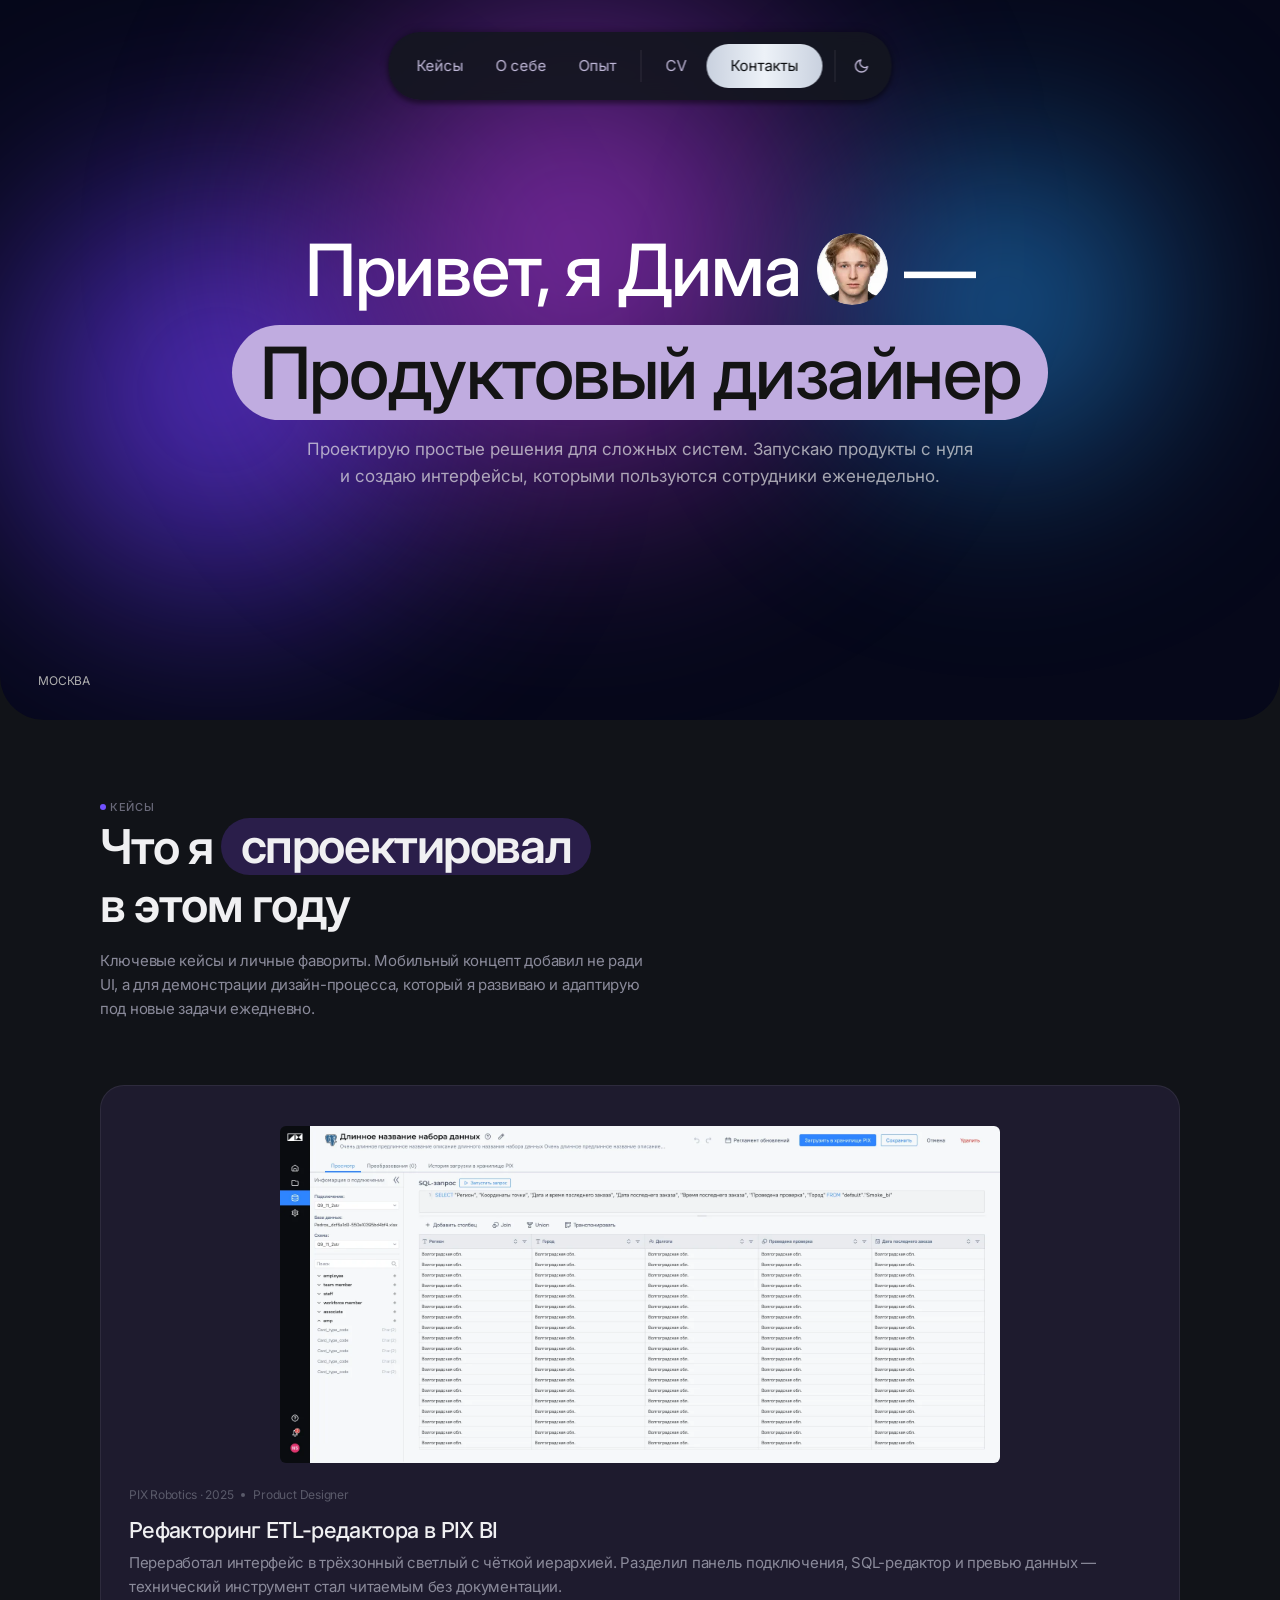
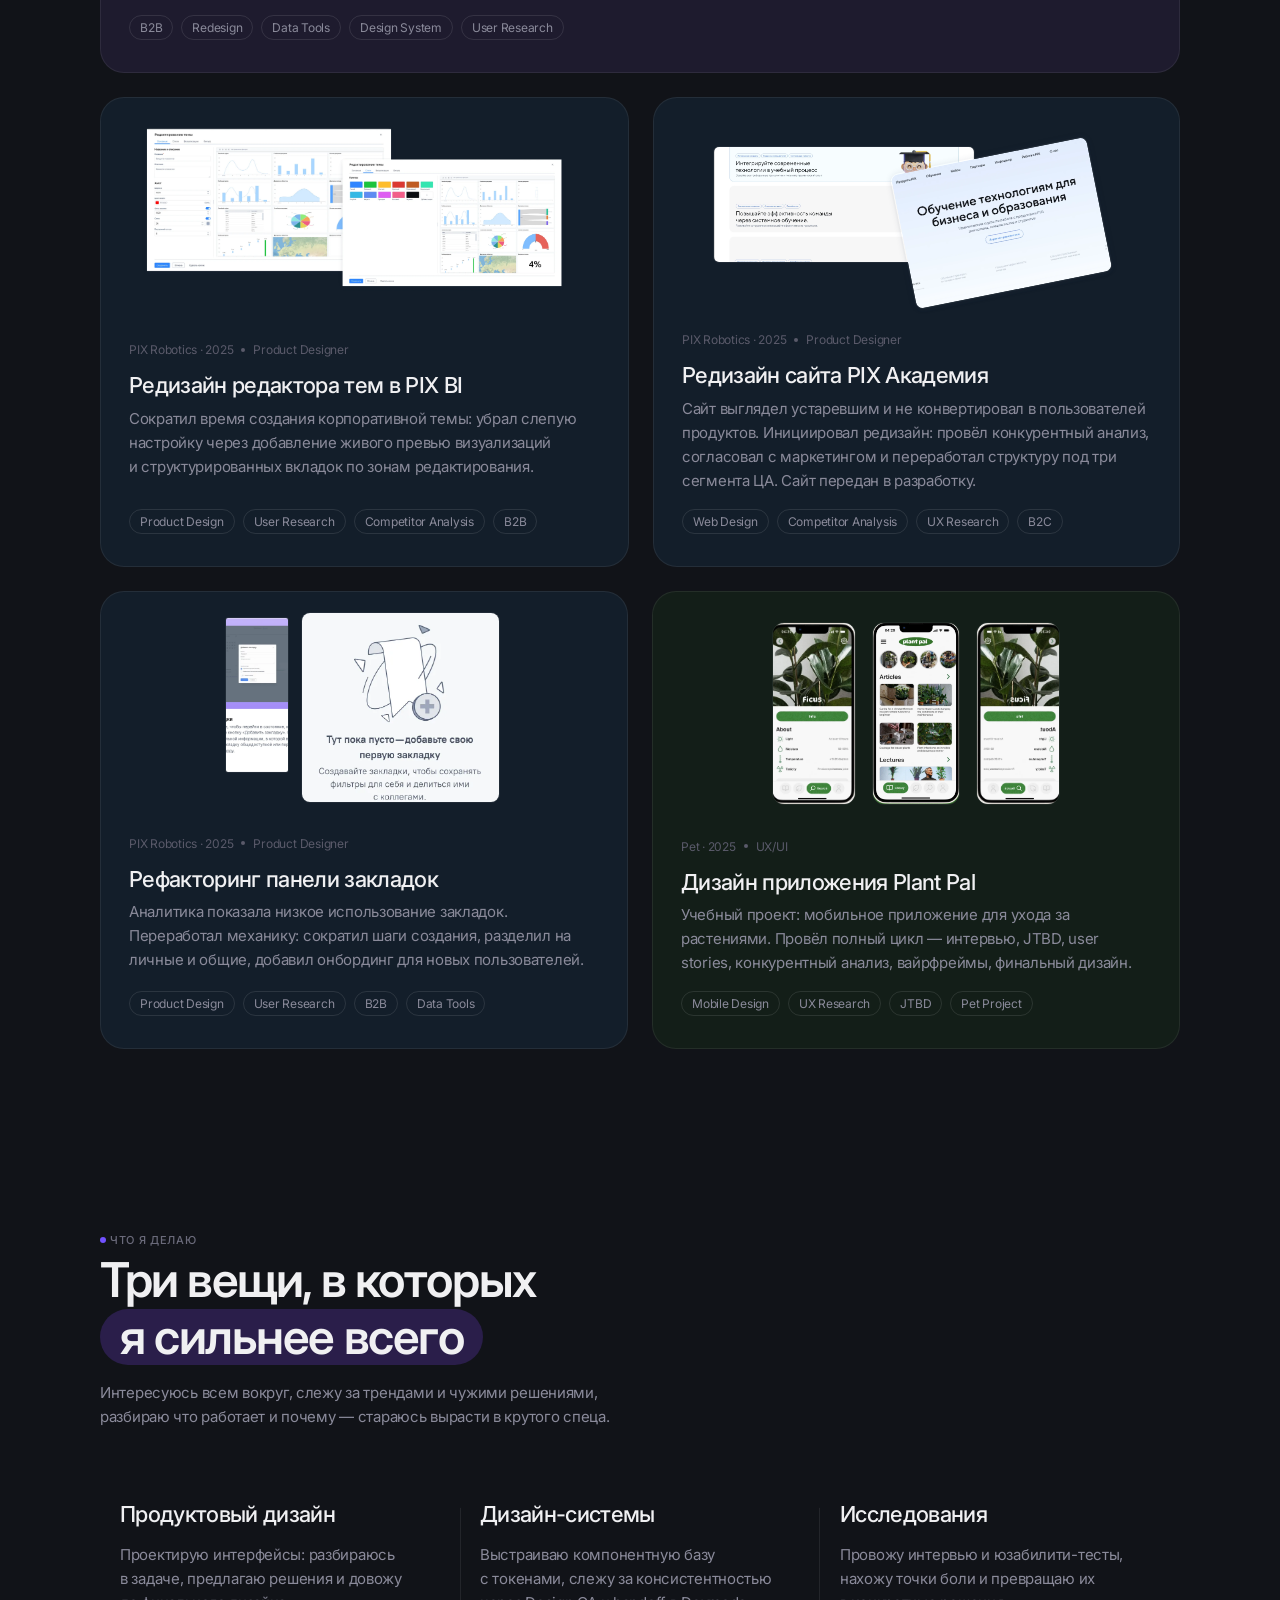
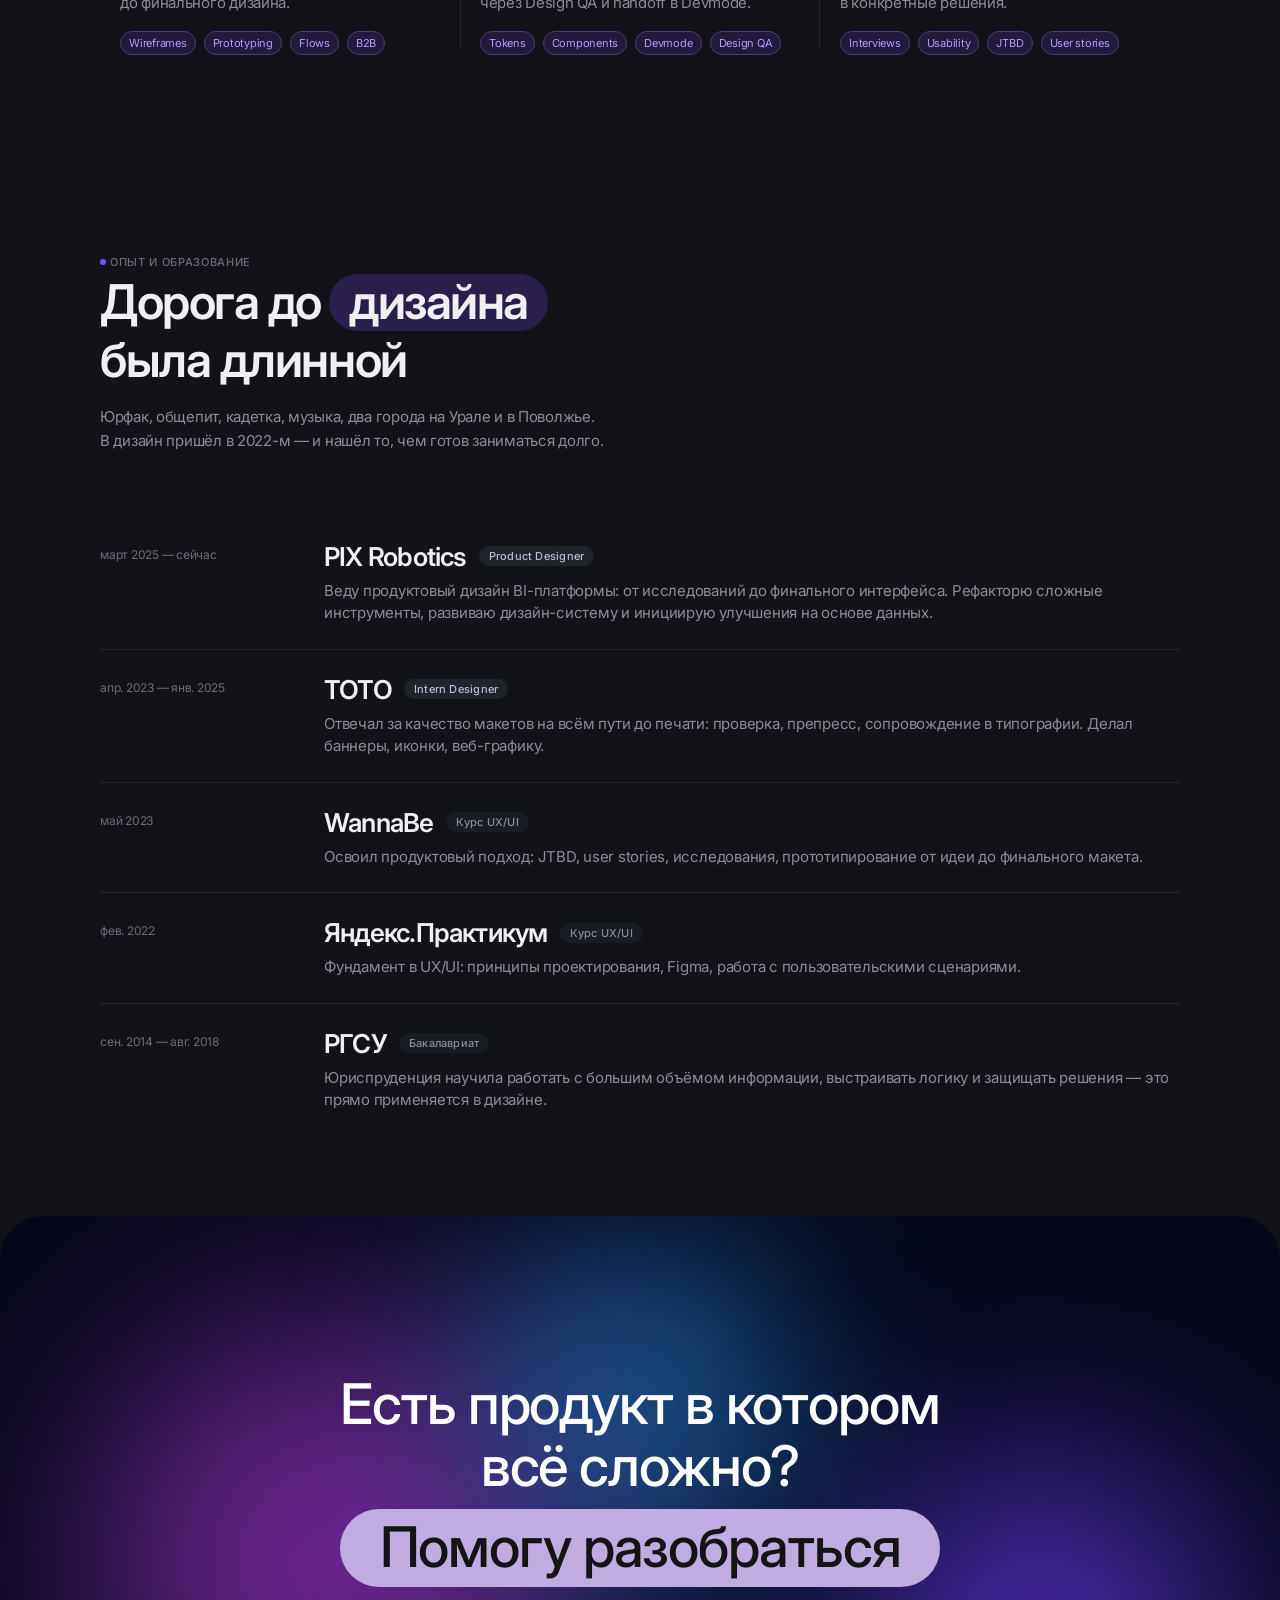
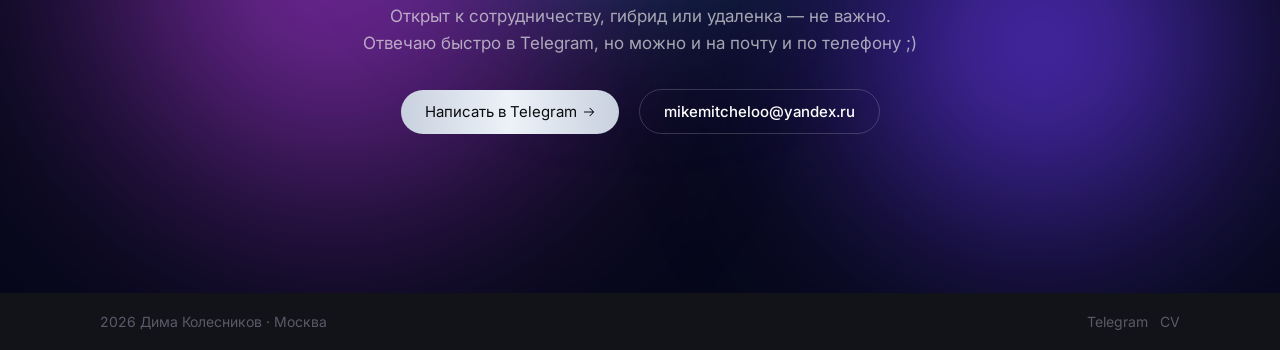
==== commit e8c62d07: "Update dashboard card cover with new screenshots (resized to 1400px WebP) Co-Authored-By: Claude Son" ====
--- a/index.html
+++ b/index.html
@@ -115,8 +115,8 @@
         <a href="cases/dashboard.html" class="card-link">
         <article class="case-card case-card--blue">
           <div class="card-img-area card-img-area--dashboard">
-            <img src="images/Редактор тем 1.webp" alt="" class="abs-img dash-img-1" loading="lazy">
-            <img src="images/Редактор тем 2.webp" alt="" class="abs-img dash-img-2" loading="lazy">
+            <img src="images/Редактор тем/Редактор тем Cover.webp" alt="" class="abs-img dash-img-1" loading="lazy">
+            <img src="images/Редактор тем/Редактор тем Cover 1.webp" alt="" class="abs-img dash-img-2" loading="lazy">
           </div>
           <div class="card-content">
             <div class="card-meta">
--- a/style.css
+++ b/style.css
@@ -122,7 +122,7 @@
   background: radial-gradient(circle, rgba(80, 110, 255, 0.95) 0%, transparent 70%);
   left: -80px;
   bottom: 30px;
-  animation: blobMove1 16s ease-in-out infinite;
+  animation: blobMove1 8s ease-in-out infinite;
 }
 
 .blob--2 {
@@ -131,7 +131,7 @@
   background: radial-gradient(circle, rgba(120, 60, 240, 0.88) 0%, transparent 70%);
   left: 200px;
   top: -80px;
-  animation: blobMove2 20s ease-in-out infinite;
+  animation: blobMove2 10s ease-in-out infinite;
 }
 
 .blob--3 {
@@ -140,39 +140,39 @@
   background: radial-gradient(circle, rgba(40, 120, 230, 0.80) 0%, transparent 70%);
   right: 50px;
   top: 80px;
-  animation: blobMove3 18s ease-in-out infinite;
+  animation: blobMove3 9s ease-in-out infinite;
 }
 
 @keyframes blobMove1 {
-  0%   { transform: translate(0, 0) scale(1);            opacity: 0.9; }
-  14%  { transform: translate(280px, -180px) scale(1.18); opacity: 0.70; }
-  28%  { transform: translate(460px, 120px) scale(0.85);  opacity: 0.88; }
-  42%  { transform: translate(180px, 320px) scale(1.14);  opacity: 0.65; }
-  57%  { transform: translate(-140px, 220px) scale(1.22); opacity: 0.92; }
-  71%  { transform: translate(-260px, -90px) scale(0.82); opacity: 0.75; }
-  85%  { transform: translate(90px, -240px) scale(1.10);  opacity: 0.70; }
-  100% { transform: translate(0, 0) scale(1);            opacity: 0.9; }
+  0%   { transform: translate(0, 0) scale(1);             opacity: 0.9; }
+  14%  { transform: translate(340px, -220px) scale(1.22); opacity: 0.70; }
+  28%  { transform: translate(560px, 160px) scale(0.82);  opacity: 0.88; }
+  42%  { transform: translate(220px, 400px) scale(1.18);  opacity: 0.65; }
+  57%  { transform: translate(-180px, 280px) scale(1.26); opacity: 0.92; }
+  71%  { transform: translate(-320px, -120px) scale(0.78); opacity: 0.75; }
+  85%  { transform: translate(120px, -300px) scale(1.14); opacity: 0.70; }
+  100% { transform: translate(0, 0) scale(1);             opacity: 0.9; }
 }
 @keyframes blobMove2 {
-  0%   { transform: translate(0, 0) scale(1);             opacity: 0.85; }
-  11%  { transform: translate(-220px, 160px) scale(0.86);  opacity: 0.65; }
-  24%  { transform: translate(-400px, -120px) scale(1.16); opacity: 0.80; }
-  38%  { transform: translate(-160px, -280px) scale(0.90); opacity: 0.92; }
-  52%  { transform: translate(200px, -190px) scale(1.20);  opacity: 0.68; }
-  65%  { transform: translate(320px, 130px) scale(0.82);   opacity: 0.88; }
-  78%  { transform: translate(120px, 260px) scale(1.12);   opacity: 0.72; }
-  90%  { transform: translate(-100px, 160px) scale(0.92);  opacity: 0.85; }
-  100% { transform: translate(0, 0) scale(1);             opacity: 0.85; }
+  0%   { transform: translate(0, 0) scale(1);              opacity: 0.85; }
+  11%  { transform: translate(-280px, 200px) scale(0.82);  opacity: 0.65; }
+  24%  { transform: translate(-500px, -160px) scale(1.20); opacity: 0.80; }
+  38%  { transform: translate(-200px, -360px) scale(0.86); opacity: 0.92; }
+  52%  { transform: translate(260px, -240px) scale(1.24);  opacity: 0.68; }
+  65%  { transform: translate(400px, 180px) scale(0.78);   opacity: 0.88; }
+  78%  { transform: translate(160px, 340px) scale(1.16);   opacity: 0.72; }
+  90%  { transform: translate(-140px, 200px) scale(0.88);  opacity: 0.85; }
+  100% { transform: translate(0, 0) scale(1);              opacity: 0.85; }
 }
 @keyframes blobMove3 {
-  0%   { transform: translate(0, 0) scale(1);              opacity: 0.80; }
-  16%  { transform: translate(-320px, 130px) scale(1.18);   opacity: 0.62; }
-  30%  { transform: translate(-500px, -100px) scale(0.86);  opacity: 0.85; }
-  45%  { transform: translate(-280px, -320px) scale(1.14);  opacity: 0.68; }
-  59%  { transform: translate(100px, -220px) scale(0.88);   opacity: 0.90; }
-  73%  { transform: translate(240px, 160px) scale(1.20);    opacity: 0.70; }
-  87%  { transform: translate(-60px, 260px) scale(0.92);    opacity: 0.82; }
-  100% { transform: translate(0, 0) scale(1);              opacity: 0.80; }
+  0%   { transform: translate(0, 0) scale(1);               opacity: 0.80; }
+  16%  { transform: translate(-400px, 180px) scale(1.22);   opacity: 0.62; }
+  30%  { transform: translate(-620px, -140px) scale(0.82);  opacity: 0.85; }
+  45%  { transform: translate(-360px, -400px) scale(1.18);  opacity: 0.68; }
+  59%  { transform: translate(140px, -280px) scale(0.84);   opacity: 0.90; }
+  73%  { transform: translate(320px, 220px) scale(1.24);    opacity: 0.70; }
+  87%  { transform: translate(-80px, 340px) scale(0.88);    opacity: 0.82; }
+  100% { transform: translate(0, 0) scale(1);               opacity: 0.80; }
 }
 
 /* CTA section blobs */
@@ -182,7 +182,7 @@
   background: radial-gradient(circle, rgba(80, 110, 255, 0.95) 0%, transparent 70%);
   right: -60px;
   bottom: 0;
-  animation: blobMove1 26s ease-in-out infinite reverse;
+  animation: blobMove1 12s ease-in-out infinite reverse;
 }
 
 .cta-blob--2 {
@@ -191,7 +191,7 @@
   background: radial-gradient(circle, rgba(120, 60, 240, 0.88) 0%, transparent 70%);
   left: -40px;
   top: 20px;
-  animation: blobMove2 32s ease-in-out infinite;
+  animation: blobMove2 14s ease-in-out infinite;
 }
 
 .cta-blob--3 {
@@ -201,7 +201,7 @@
   left: 50%;
   top: -40px;
   transform: translateX(-50%);
-  animation: blobMove3 20s ease-in-out infinite reverse;
+  animation: blobMove3 10s ease-in-out infinite reverse;
 }
 
 /* ===== HERO ===== */
@@ -1012,14 +1012,14 @@
 }
 
 @media (max-width: 768px) {
-  body { padding-bottom: calc(96px + env(safe-area-inset-bottom)); }
+  body { padding-bottom: calc(80px + env(safe-area-inset-bottom)); }
 
   .container { padding: 0 24px; }
 
   /* Таб на кейс-страницах и nav-wrap на главной — оба внизу */
   .tab-menu {
     top: auto;
-    bottom: calc(32px + env(safe-area-inset-bottom));
+    bottom: 12px;
     gap: 4px;
     padding: 8px;
   }
@@ -1027,7 +1027,7 @@
   /* nav-wrap на главной */
   .nav-wrap {
     top: auto;
-    bottom: calc(32px + env(safe-area-inset-bottom));
+    bottom: 12px;
     left: 50%;
     transform: translateX(-50%);
     gap: 8px;
@@ -1063,16 +1063,18 @@
   .nav-link--mobile { padding: 12px 16px; font-size: 15px; }
   .nav-btn { padding: 12px 20px; }
 
-  .hero { border-radius: 0 0 24px 24px; min-height: 50svh; }
+  .hero { border-radius: 0; min-height: 38svh; }
   .hero-location { display: none; }
 
   /* Hero typography */
-  .hero-header-row { flex-direction: column; gap: 8px; }
+  .hero-header-row { justify-content: center; }
+  .hero-emoji-dash { display: none; }
   .hero-text,
-  .hero-title-pill span { font-size: 40px; }
-  .hero-title-pill { padding: 5px 18px; }
-  .hero-emoji { width: 40px; height: 40px; }
-  .hero-desc { font-size: 15px; }
+  .hero-title-pill span { font-size: 32px; }
+  .hero-title-pill { padding: 4px 16px; align-self: center; }
+  .hero-emoji { width: 32px; height: 32px; }
+  .hero-desc { font-size: 13px; }
+  .hero-content { gap: 12px; }
 
   .section { padding: 40px 0; }
   .section-intro { margin-bottom: 24px; }
@@ -1110,10 +1112,10 @@
   .timeline-item { gap: 16px; }
 
   /* CTA */
-  .cta-section { border-radius: 24px 24px 0 0; min-height: auto; padding: 64px 20px; }
+  .cta-section { border-radius: 0; min-height: auto; padding: 48px 20px; }
   .cta-title-text { font-size: 28px; }
   .cta-title-pill { font-size: 28px; padding: 4px 18px; }
-  .cta-desc { font-size: 15px; }
+  .cta-desc { font-size: 13px; }
 
   /* Page bottom */
   .page-bottom-inner {
@@ -1343,9 +1345,7 @@
 
   /* Hero */
   .hero-text,
-  .hero-title-pill span { font-size: 32px; }
-  .hero-emoji { width: 32px; height: 32px; }
-  .hero-emoji-dash { gap: 10px; }
+  .hero-title-pill span { font-size: 26px; }
   .hero-header-row { gap: 6px; }
 
   /* Section headings */
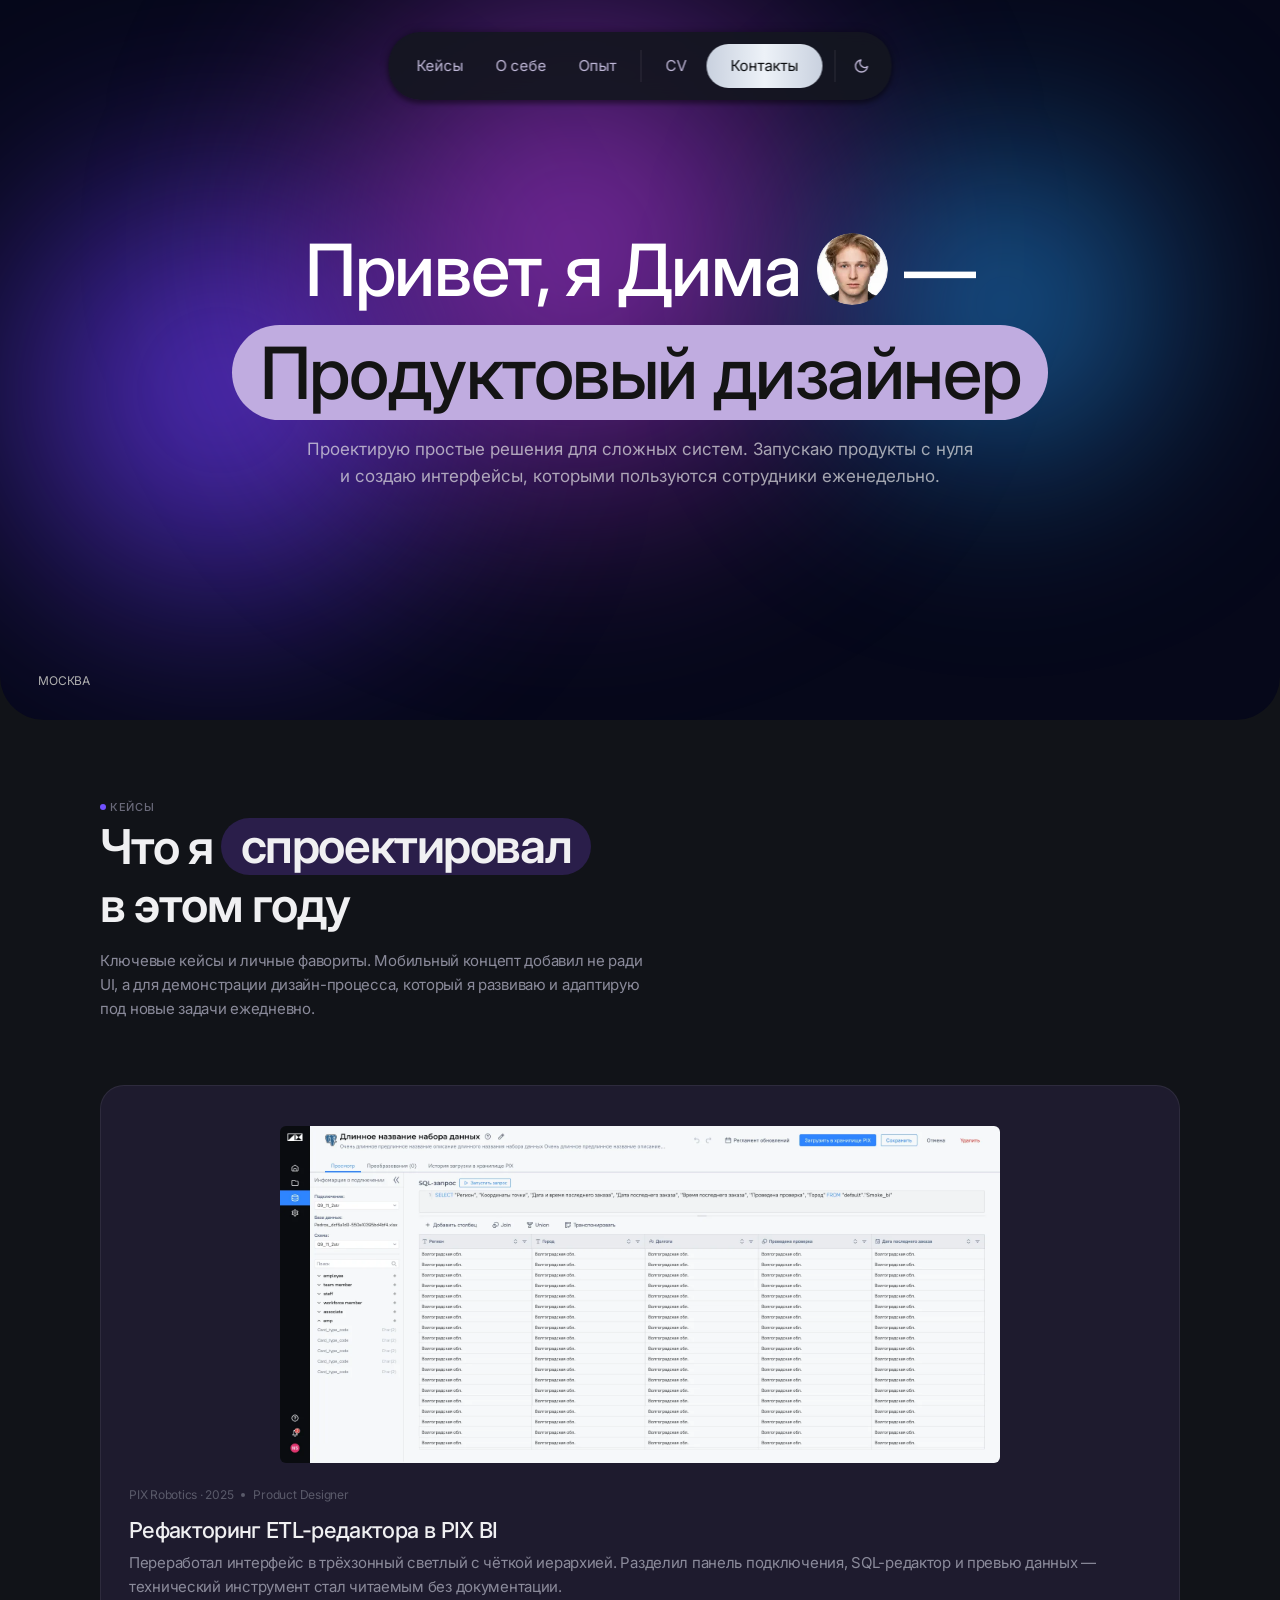
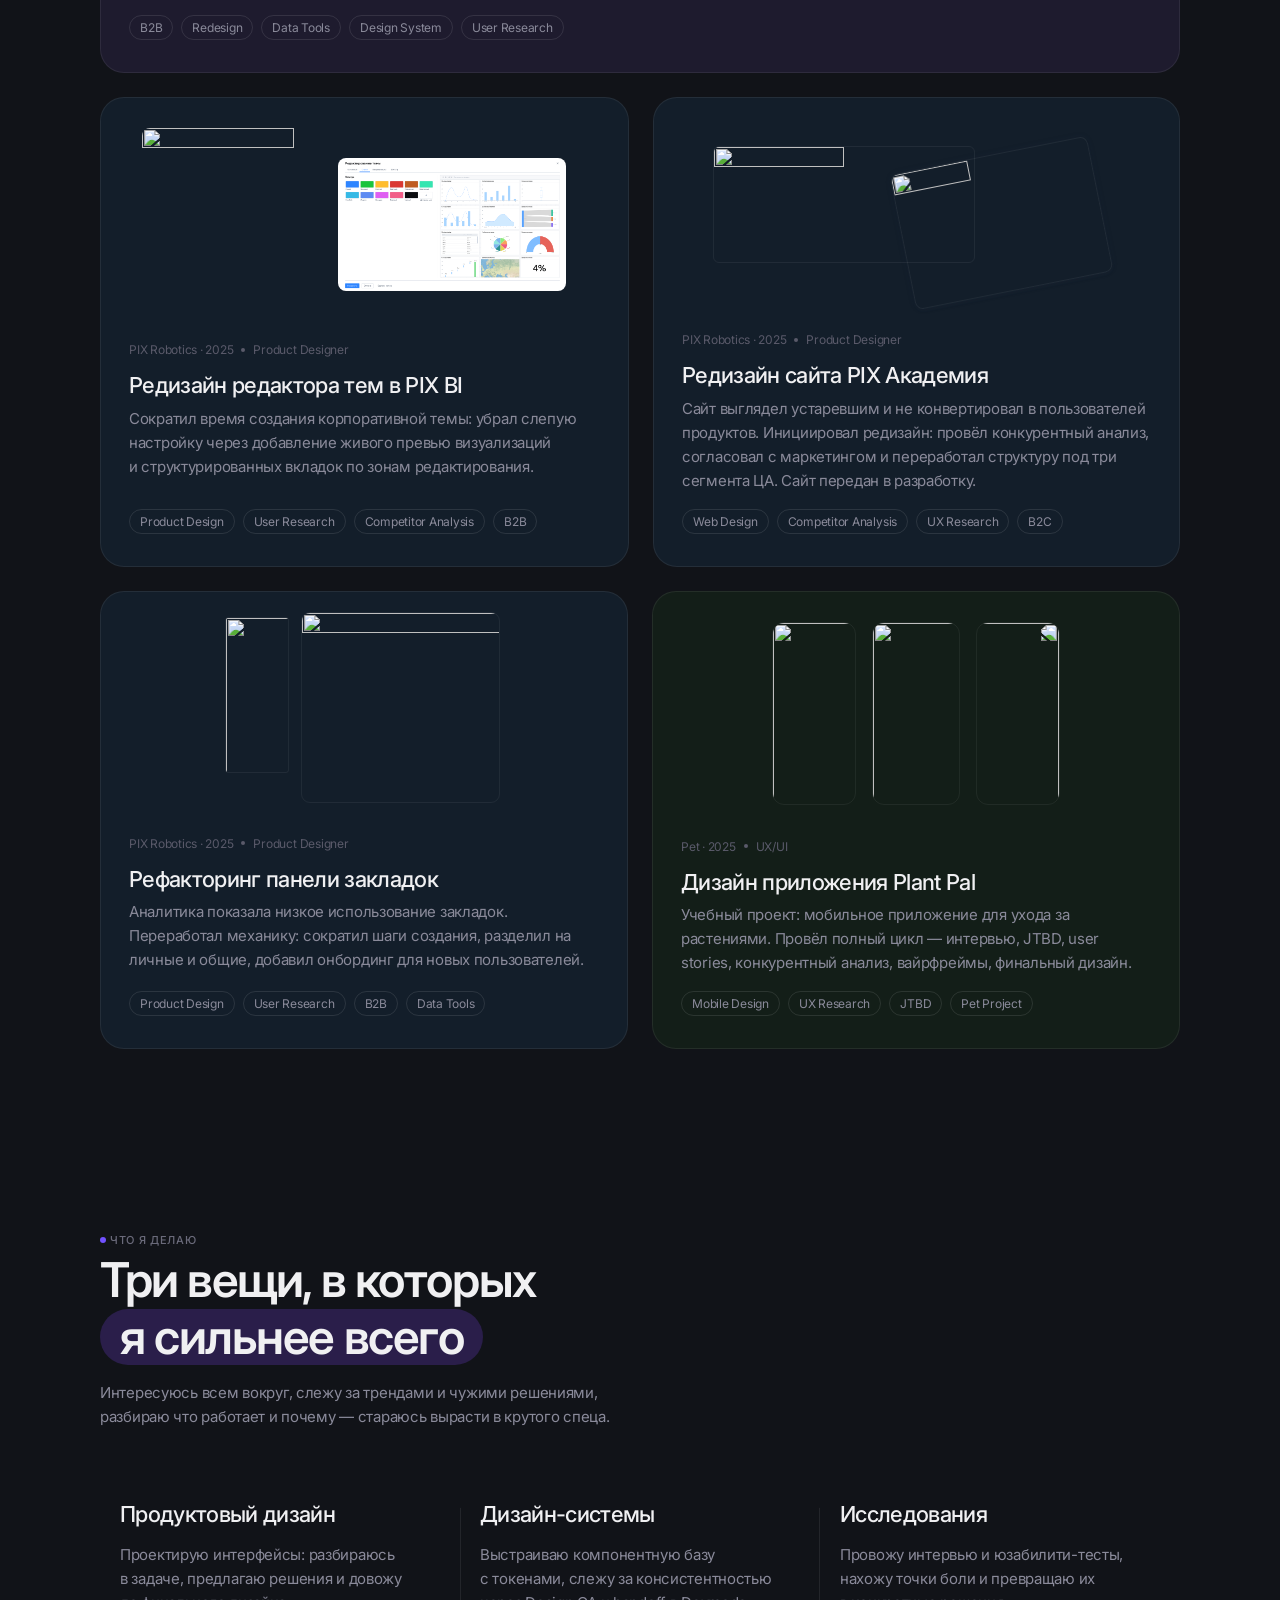
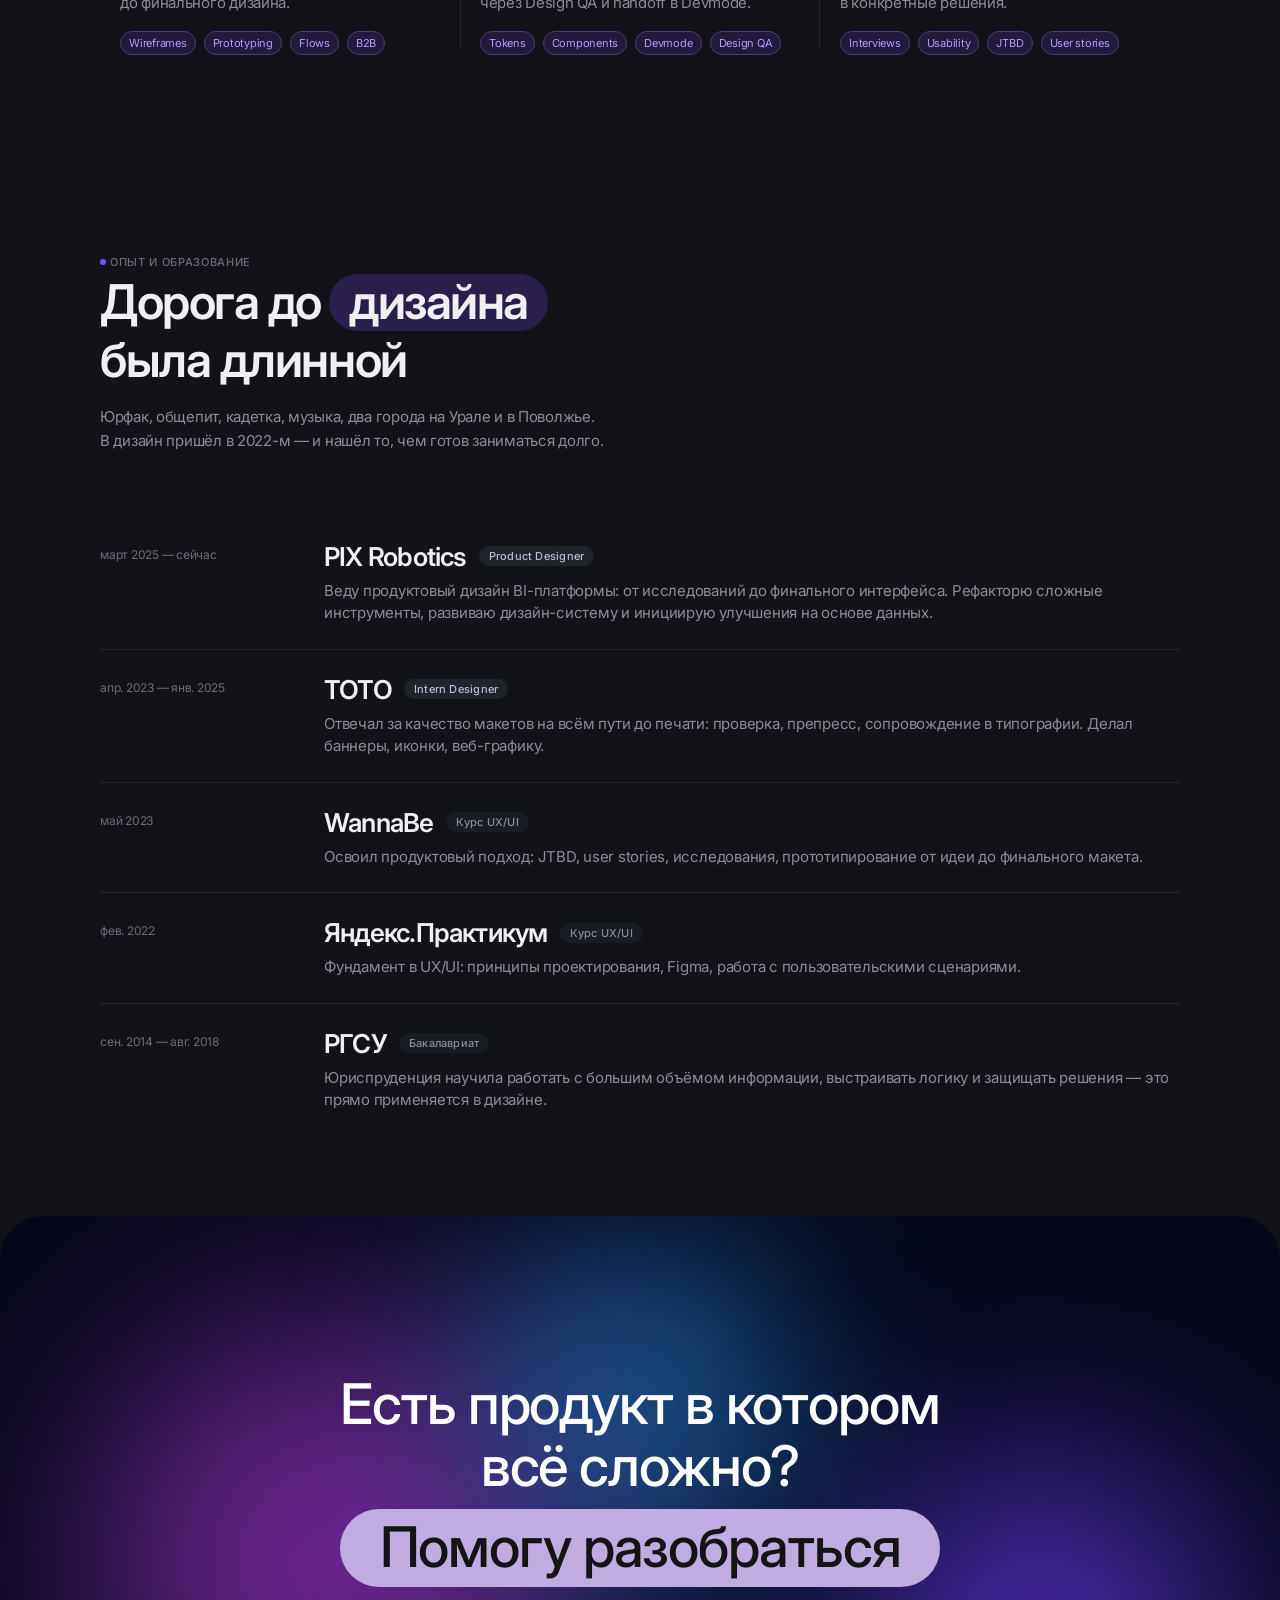
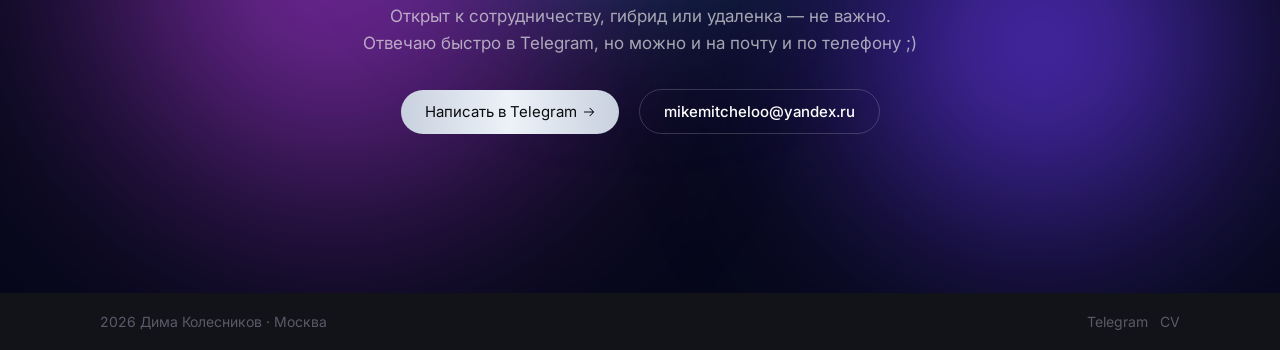
==== commit bf7314ab: "Add theme editor screenshots, fix ETL paths, polish hover and lightbox - Add 4 screenshots to Редакт" ====
--- a/index.html
+++ b/index.html
@@ -86,7 +86,7 @@
       <a href="cases/etl.html" class="card-link">
       <article class="case-card case-card--featured fade-in">
         <div class="featured-img-area">
-          <img src="images/ETL.webp" alt="PIX BI платформа">
+          <img src="images/ETL/ETL Cover.webp" alt="PIX BI платформа">
         </div>
         <div class="card-content">
           <div class="card-meta">
@@ -115,8 +115,8 @@
         <a href="cases/dashboard.html" class="card-link">
         <article class="case-card case-card--blue">
           <div class="card-img-area card-img-area--dashboard">
-            <img src="images/Редактор тем/Редактор тем Cover.webp" alt="" class="abs-img dash-img-1" loading="lazy">
-            <img src="images/Редактор тем/Редактор тем Cover 1.webp" alt="" class="abs-img dash-img-2" loading="lazy">
+            <img src="images/Редактор тем/Редактор тем Cover.png" alt="" class="abs-img dash-img-1" loading="lazy">
+            <img src="images/Редактор тем/Редактор тем Cover 1.png" alt="" class="abs-img dash-img-2" loading="lazy">
           </div>
           <div class="card-content">
             <div class="card-meta">
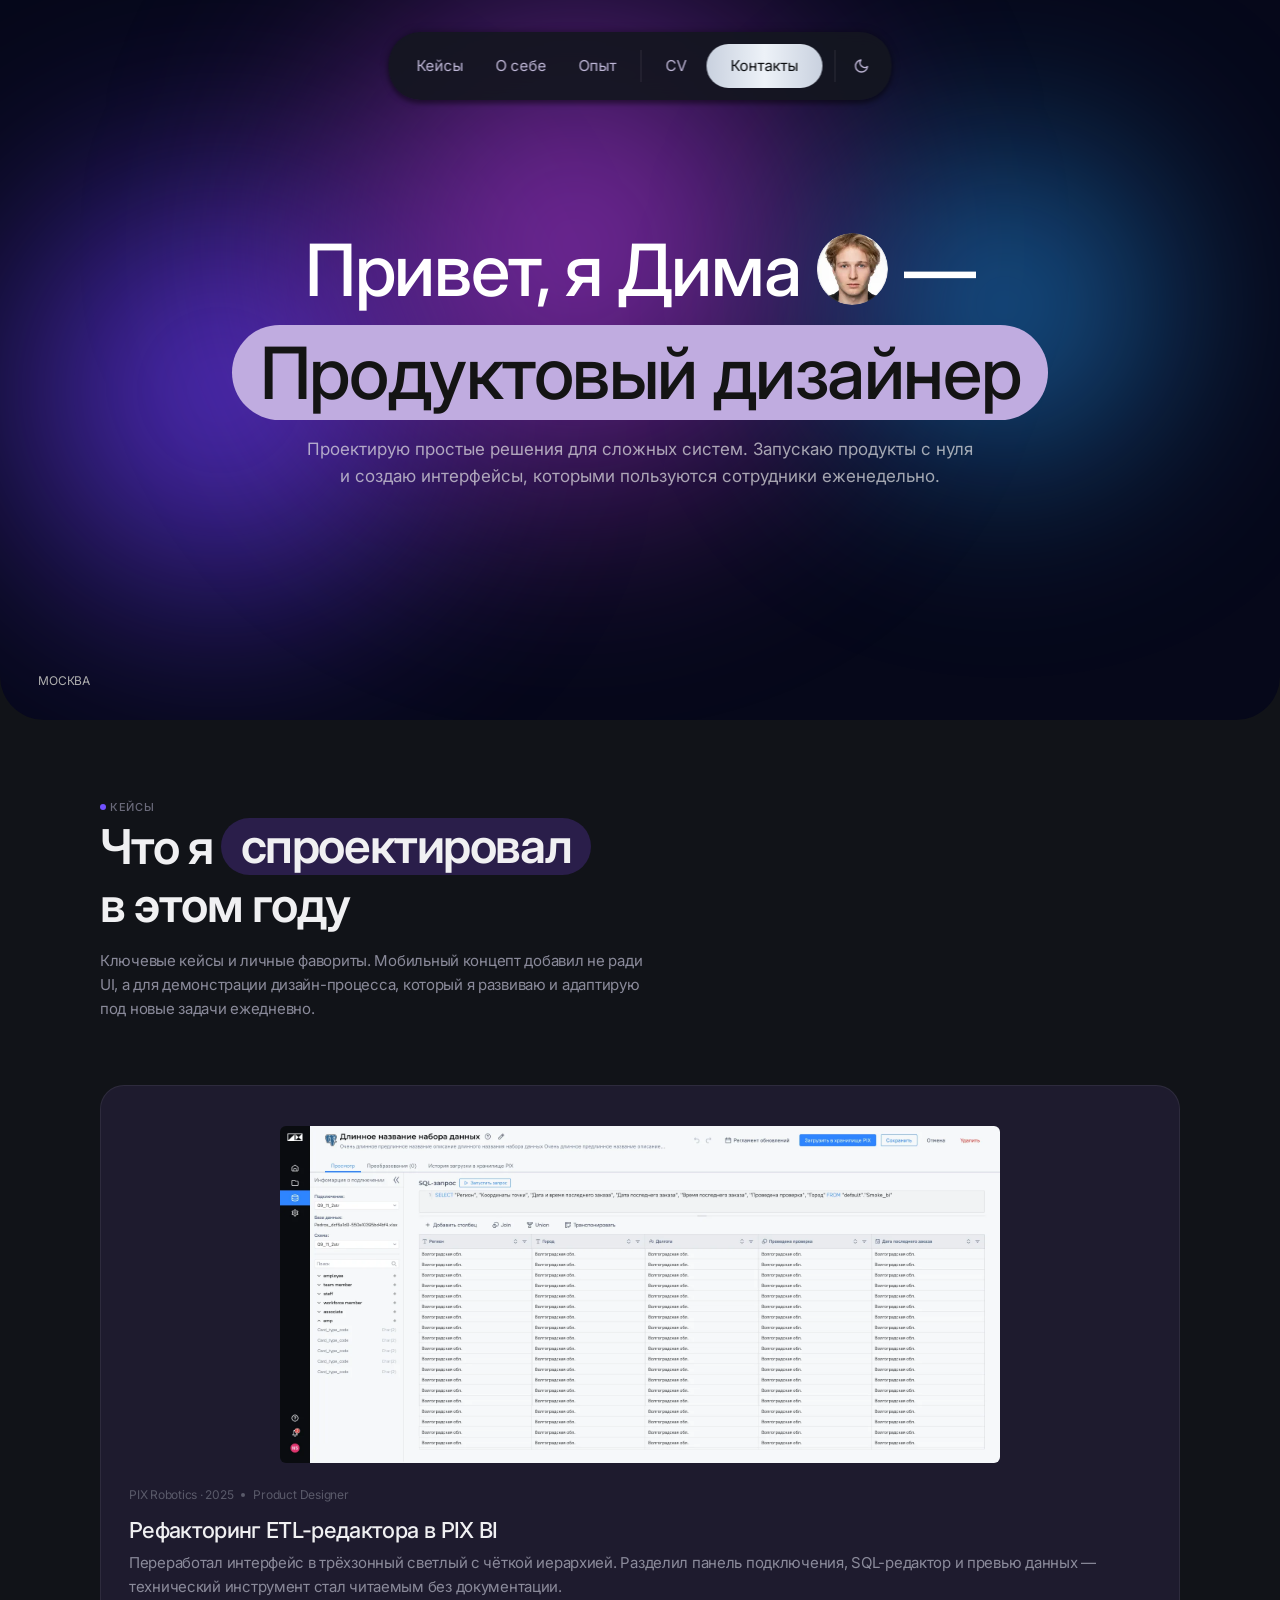
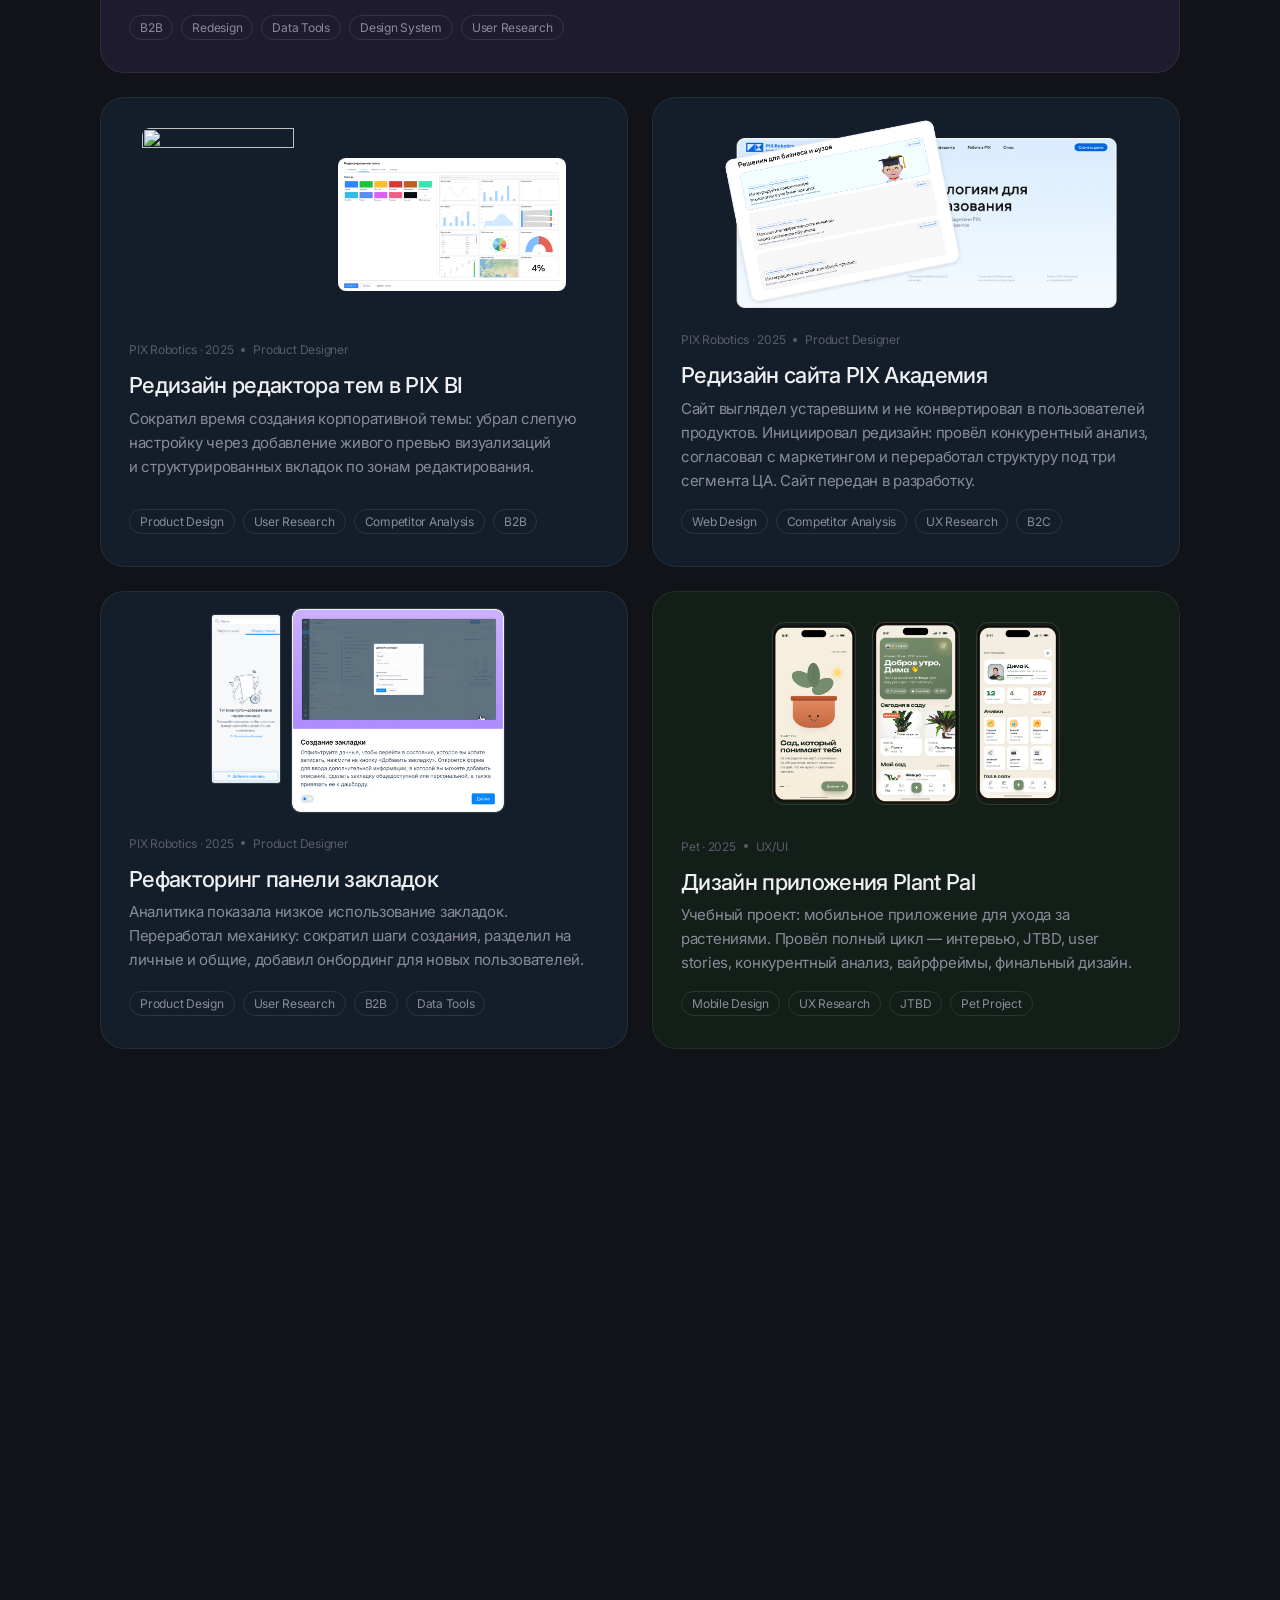
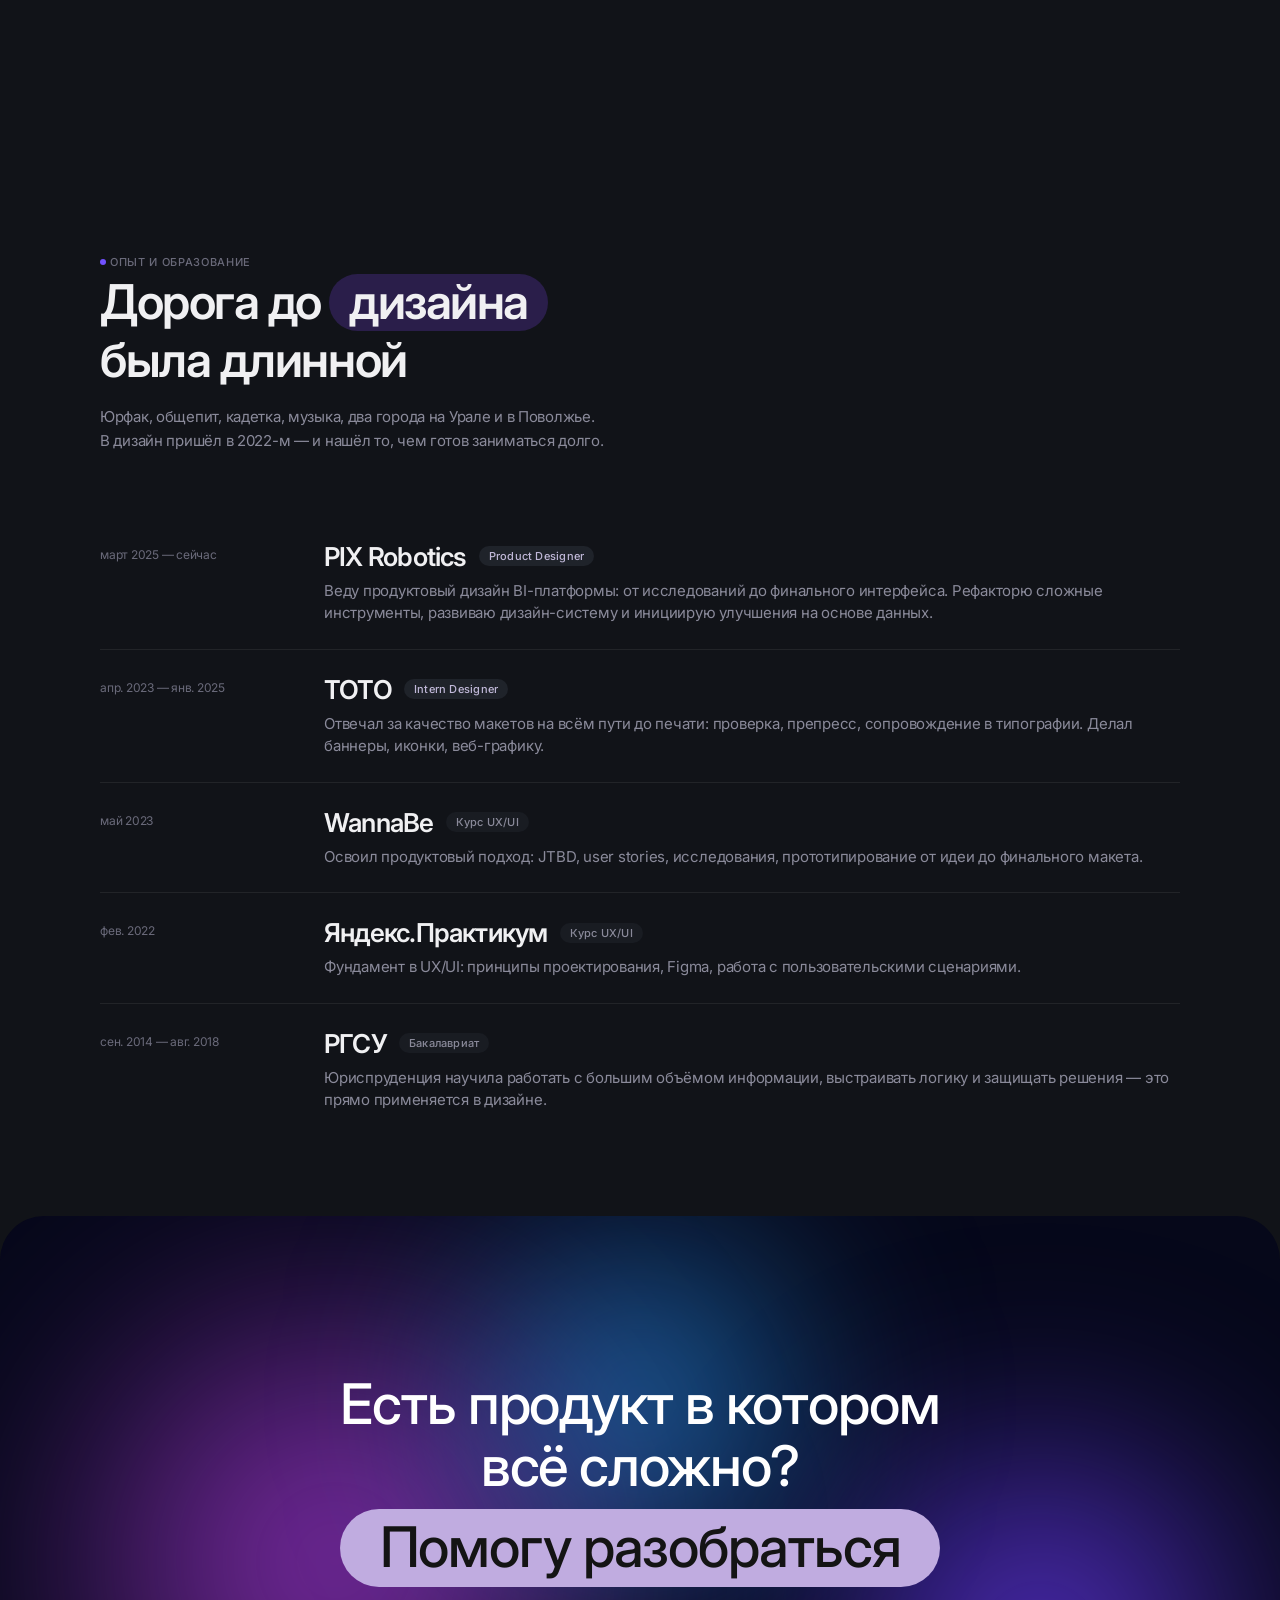
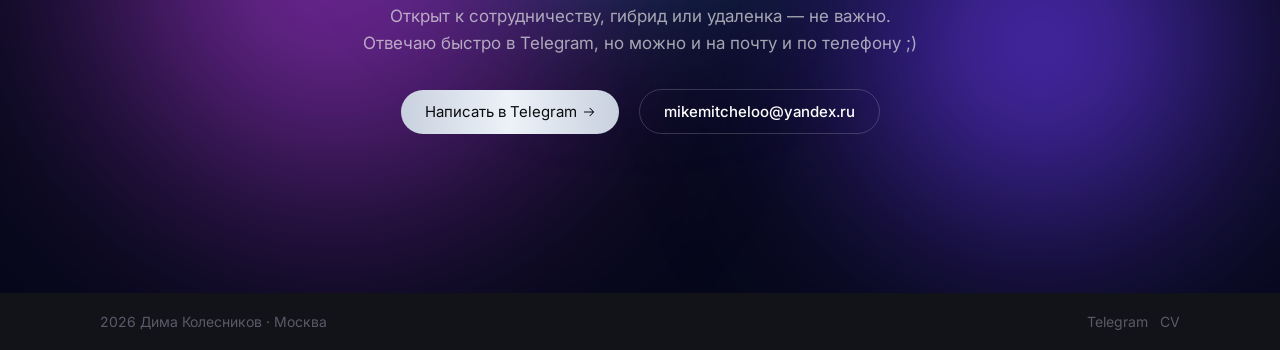
==== commit 80e26e5c: "Mobile layout improvements: card grid, image scaling and positioning fixes Co-Authored-By: Claude So" ====
--- a/index.html
+++ b/index.html
@@ -109,11 +109,11 @@
       </article>
       </a>
 
-      <!-- Cards row 1 -->
-      <div class="cards-row fade-in">
+      <!-- Cards grid -->
+      <div class="cards-grid">
         <!-- Dashboard -->
         <a href="cases/dashboard.html" class="card-link">
-        <article class="case-card case-card--blue">
+        <article class="case-card case-card--blue fade-in">
           <div class="card-img-area card-img-area--dashboard">
             <img src="images/Редактор тем/Редактор тем Cover.png" alt="" class="abs-img dash-img-1" loading="lazy">
             <img src="images/Редактор тем/Редактор тем Cover 1.png" alt="" class="abs-img dash-img-2" loading="lazy">
@@ -140,10 +140,10 @@
 
         <!-- PIX Academy -->
         <a href="cases/pix-academy.html" class="card-link">
-        <div class="card-wrapper">
-          <article class="case-card case-card--blue">
+          <article class="case-card case-card--blue fade-in">
             <div class="card-img-area card-img-area--pix">
-              <!-- images float outside card in wrapper -->
+              <img src="images/Пикс Академия/обложка2.png" alt="" class="abs-img pix-img-1" loading="lazy">
+              <img src="images/Пикс Академия/обложка.png" alt="" class="abs-img pix-img-2" loading="lazy">
             </div>
             <div class="card-content">
               <div class="card-meta">
@@ -163,20 +163,14 @@
               </div>
             </div>
           </article>
-          <img src="images/Пикс акад.webp" alt="" class="float-img float-img--1" loading="lazy">
-          <img src="images/Пикс акад 2.webp" alt="" class="float-img float-img--2" loading="lazy">
-        </div>
         </a>
-      </div>
-
-      <!-- Cards row 2 -->
-      <div class="cards-row fade-in">
+
         <!-- Bookmarks -->
         <a href="cases/bookmarks.html" class="card-link">
-        <article class="case-card case-card--blue">
+        <article class="case-card case-card--blue fade-in">
           <div class="card-img-area card-img-area--mobile">
-            <img src="images/Заклдаки 1.webp" alt="" class="abs-img mob-img-1" loading="lazy">
-            <img src="images/Закладки 2.webp" alt="" class="abs-img mob-img-2" loading="lazy">
+            <img src="images/Рефакторинг закладок/обложка.png" alt="" class="abs-img mob-img-1" loading="lazy">
+            <img src="images/Рефакторинг закладок/обложка 2.png" alt="" class="abs-img mob-img-2" loading="lazy">
           </div>
           <div class="card-content">
             <div class="card-meta">
@@ -200,11 +194,11 @@
 
         <!-- Plant pal -->
         <a href="cases/plant-pal.html" class="card-link">
-        <article class="case-card case-card--green">
+        <article class="case-card case-card--green fade-in">
           <div class="card-img-area card-img-area--plant">
-            <img src="images/Плант 1.webp" alt="" class="plant-img plant-img--1" loading="lazy">
-            <img src="images/Плант 2.webp" alt="" class="plant-img plant-img--2" loading="lazy">
-            <img src="images/Плант 1.webp" alt="" class="plant-img plant-img--3" loading="lazy">
+            <img src="images/Plant pal/скрин.png" alt="" class="plant-img plant-img--1" loading="lazy">
+            <img src="images/Plant pal/скрин 2.png" alt="" class="plant-img plant-img--2" loading="lazy">
+            <img src="images/Plant pal/скрин 4.png" alt="" class="plant-img plant-img--3" loading="lazy">
           </div>
           <div class="card-content">
             <div class="card-meta">
@@ -442,7 +436,7 @@
         const top = el.getBoundingClientRect().top;
         if (top < vh) revealEl(el);
       });
-    }
+  }
 
     if (document.readyState === 'loading') {
       document.addEventListener('DOMContentLoaded', checkOnLoad);
--- a/style.css
+++ b/style.css
@@ -407,13 +407,11 @@
   }
 }
 
-/* Stagger for cards-row children */
-.cards-row .case-card,
-.cards-row .card-wrapper {
+/* Stagger for cards-grid children */
+.cards-grid .case-card {
   transition-delay: 0.1s;
 }
-.cards-row .case-card:nth-child(2),
-.cards-row .card-wrapper:nth-child(2) {
+.cards-grid > a:nth-child(even) .case-card {
   transition-delay: 0.22s;
 }
 
@@ -461,8 +459,9 @@
 }
 
 /* Small cards */
-.cards-row {
-  display: flex;
+.cards-grid {
+  display: grid;
+  grid-template-columns: 1fr 1fr;
   gap: 24px;
   margin-bottom: 24px;
 }
@@ -503,6 +502,8 @@
 .case-card:hover .plant-img {
   transform: scale(1.05);
 }
+.case-card:hover .pix-img-1 { transform: translateX(-50%) scale(1.05); }
+.case-card:hover .pix-img-2 { transform: translateX(-50%) scale(1.05); }
 
 .card-wrapper:hover .float-img--1 {
   transform: scale(1.05);
@@ -513,7 +514,7 @@
 }
 
 .case-card--blue  { background: #edf6fd; }
-.case-card--green { background: #f0fded; }
+.case-card--green { background: #FEF8EC; }
 
 /* Card wrapper for floating images */
 .card-wrapper {
@@ -526,30 +527,24 @@
   height: 100%;
 }
 
-/* Floating images (PIX Academy card) */
-.float-img {
-  position: absolute;
-  object-fit: cover;
-  pointer-events: none;
-  z-index: 5;
-}
-.float-img--1 {
-  left: 60px; top: 49px;
-  width: min(262px, 50%);
-  height: auto;
-  aspect-ratio: 262/117;
-  border-radius: 6px;
-  border: 1px solid #f3f3f3;
-}
-.float-img--2 {
-  left: min(248px, 47%); top: 57px;
-  width: min(201px, 39%);
-  height: auto;
-  aspect-ratio: 201/138;
-  transform: rotate(-11.33deg);
-  border-radius: 8px;
-  border: 1px solid #f3f3f3;
-  box-shadow: 0 0 6px rgba(39,51,75,.10), 0 2px 3px rgba(39,51,75,.07);
+/* PIX Academy card images */
+.pix-img-1 {
+  left: 52%; top: 40px;
+  transform: translateX(-50%);
+  width: auto; height: auto;
+  max-width: 85%; max-height: calc(100% - 40px);
+  object-fit: initial;
+  border-radius: 0;
+  z-index: 1;
+}
+.pix-img-2 {
+  left: 36%; top: 16px;
+  transform: translateX(-50%);
+  width: auto; height: auto;
+  max-width: 60%; max-height: calc(100% - 16px);
+  object-fit: initial;
+  border-radius: 0;
+  z-index: 2;
 }
 
 /* Image areas */
@@ -578,19 +573,19 @@
 }
 
 /* PIX Academy image area */
-.card-img-area--pix { height: 210px; position: relative; }
+.card-img-area--pix { height: 210px; position: relative; overflow: hidden; }
 
 /* Mobile/Bookmarks images */
 .card-img-area--mobile { height: 220px; }
 .mob-img-1 {
-  left: 124px; top: 25px;
-  width: 64px; height: 156px;
+  left: 110px; top: 22px;
+  width: 70px; height: 170px;
   border-radius: 3px;
   border: 1px solid #f3f3f3;
 }
 .mob-img-2 {
-  left: 200px; top: 20px;
-  width: 199px; height: auto;
+  left: 190px; top: 16px;
+  width: 214px; height: auto;
   aspect-ratio: 199/191;
   border-radius: 9px;
   border: 1px solid #f3f3f3;
@@ -605,15 +600,14 @@
   padding: 30px 20px 10px;
 }
 .plant-img {
-  object-fit: cover;
+  object-fit: contain;
   height: 183px;
   width: 84px;
   border-radius: 12px;
-  border: 1px solid #f3f3f3;
+  border: 1px solid rgba(0,0,0,0.1);
   flex-shrink: 0;
 }
 .plant-img--2 { width: 88px; }
-.plant-img--3 { transform: scaleX(-1); }
 
 /* Card content */
 .card-content {
@@ -983,8 +977,8 @@
   .section-desc { font-size: 14px; }
 
   /* Cards: single column */
-  .cards-row {
-    flex-direction: column;
+  .cards-grid {
+    grid-template-columns: 1fr;
     gap: 16px;
   }
   .case-card { min-height: auto; }
@@ -1005,10 +999,10 @@
   .cta-title-pill { font-size: 40px; padding: 6px 28px; }
   .cta-desc { font-size: 16px; }
 
-  /* PIX Academy: reduce empty area, adjust float images */
-  .card-img-area--pix { height: 160px; }
-  .float-img--1 { left: 30px; top: 20px; }
-  .float-img--2 { left: 44%; top: 28px; }
+  /* PIX Academy: tablet — cards go full-width so clamp image widths */
+  .card-img-area--pix { height: 180px; }
+  .pix-img-1 { width: auto; left: 50%; transform: translateX(-50%); }
+  .pix-img-2 { width: min(430px, calc(100% - 32px)); top: 20px; left: 50%; transform: translateX(-50%); }
 }
 
 @media (max-width: 768px) {
@@ -1125,6 +1119,16 @@
     text-align: center;
   }
 
+  /* Featured card: full-bleed image on mobile */
+  .featured-img-area {
+    padding: 0;
+  }
+  .featured-img-area img {
+    border-radius: 0;
+    width: 50%;
+    margin-top: 24px;
+  }
+
   /* Dashboard images: flex layout on mobile */
   .card-img-area--dashboard {
     height: auto;
@@ -1139,17 +1143,27 @@
     top: auto;
   }
   .card-img-area--dashboard .dash-img-1 {
-    width: 53%;
+    width: 48%;
     height: auto;
+    margin-left: 16px;
   }
   .card-img-area--dashboard .dash-img-2 {
     width: 45%;
     height: auto;
     margin-top: 20px;
-  }
-
-  /* PIX Academy: further reduce */
+    margin-left: -24px;
+  }
+
+  /* PIX Academy: mobile */
   .card-img-area--pix { height: 140px; }
+  .pix-img-1 { width: auto; max-height: 98px; height: auto; top: 50px; left: 62%; transform: translateX(-50%); }
+  .pix-img-2 {
+    width: auto;
+    height: calc(100% - 20px);
+    top: 20px;
+    left: 40%;
+    transform: translateX(-50%);
+  }
 
   /* Bookmarks images: flex layout on mobile */
   .card-img-area--mobile {
@@ -1167,17 +1181,16 @@
     top: auto;
   }
   .card-img-area--mobile .mob-img-1 {
-    width: 28%;
-    max-width: 80px;
-    height: 150px;
-    object-fit: cover;
+    width: 30%;
+    max-width: 90px;
+    height: auto;
+    object-fit: contain;
     align-self: flex-end;
   }
   .card-img-area--mobile .mob-img-2 {
-    flex: 1;
-    width: auto;
-    height: 150px;
-    object-fit: cover;
+    width: 55%;
+    height: auto;
+    object-fit: contain;
     align-self: flex-end;
   }
 }
@@ -1316,12 +1329,10 @@
   box-shadow: 0 24px 64px rgba(0,0,0,0.4), 0 8px 24px rgba(0,0,0,0.3);
 }
 
-/* Float image borders */
-[data-theme="dark"] .float-img--1,
-[data-theme="dark"] .float-img--2 { border-color: rgba(255,255,255,0.06); }
+/* PIX Academy dark theme */
 [data-theme="dark"] .mob-img-1,
 [data-theme="dark"] .mob-img-2,
-[data-theme="dark"] .plant-img { border-color: rgba(255,255,255,0.06); }
+[data-theme="dark"] .plant-img { border-color: rgba(255,255,255,0.12); }
 
 /* Responsive dark override for stacked skill borders */
 @media (max-width: 768px) {
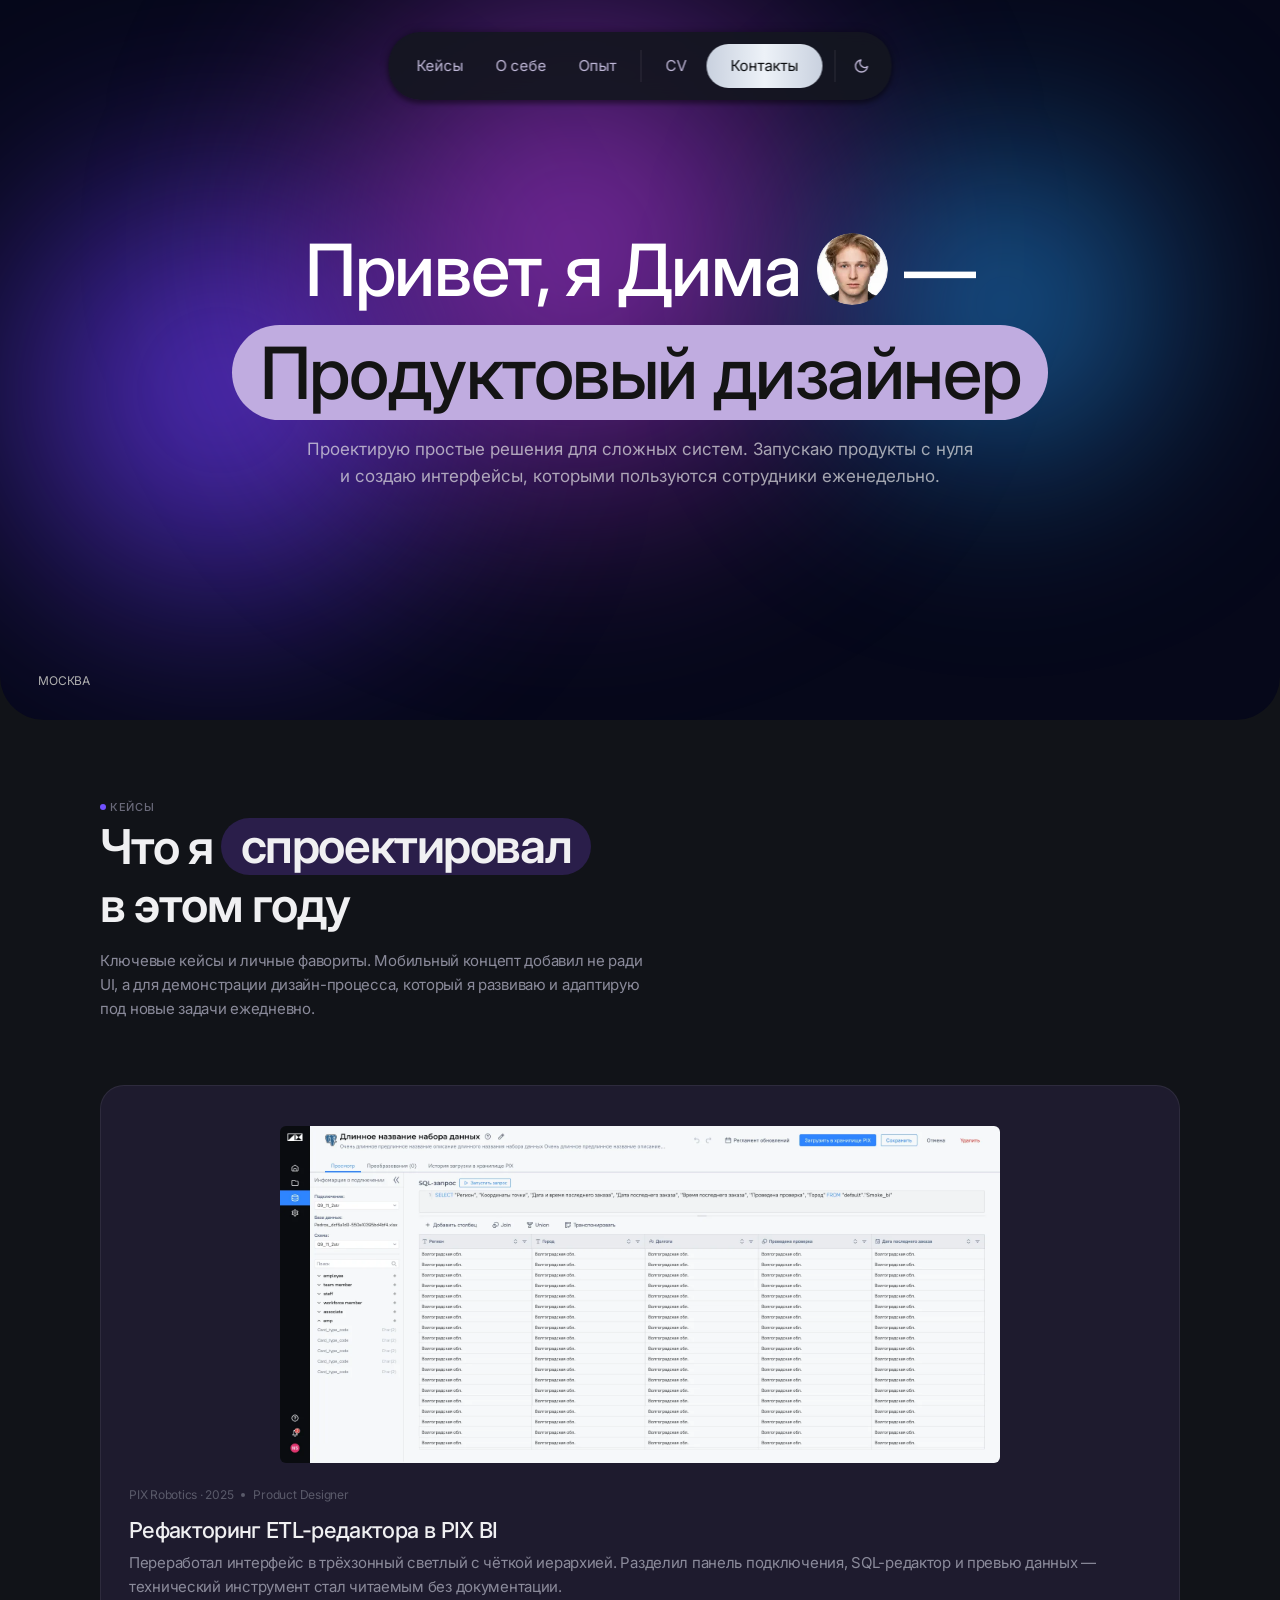
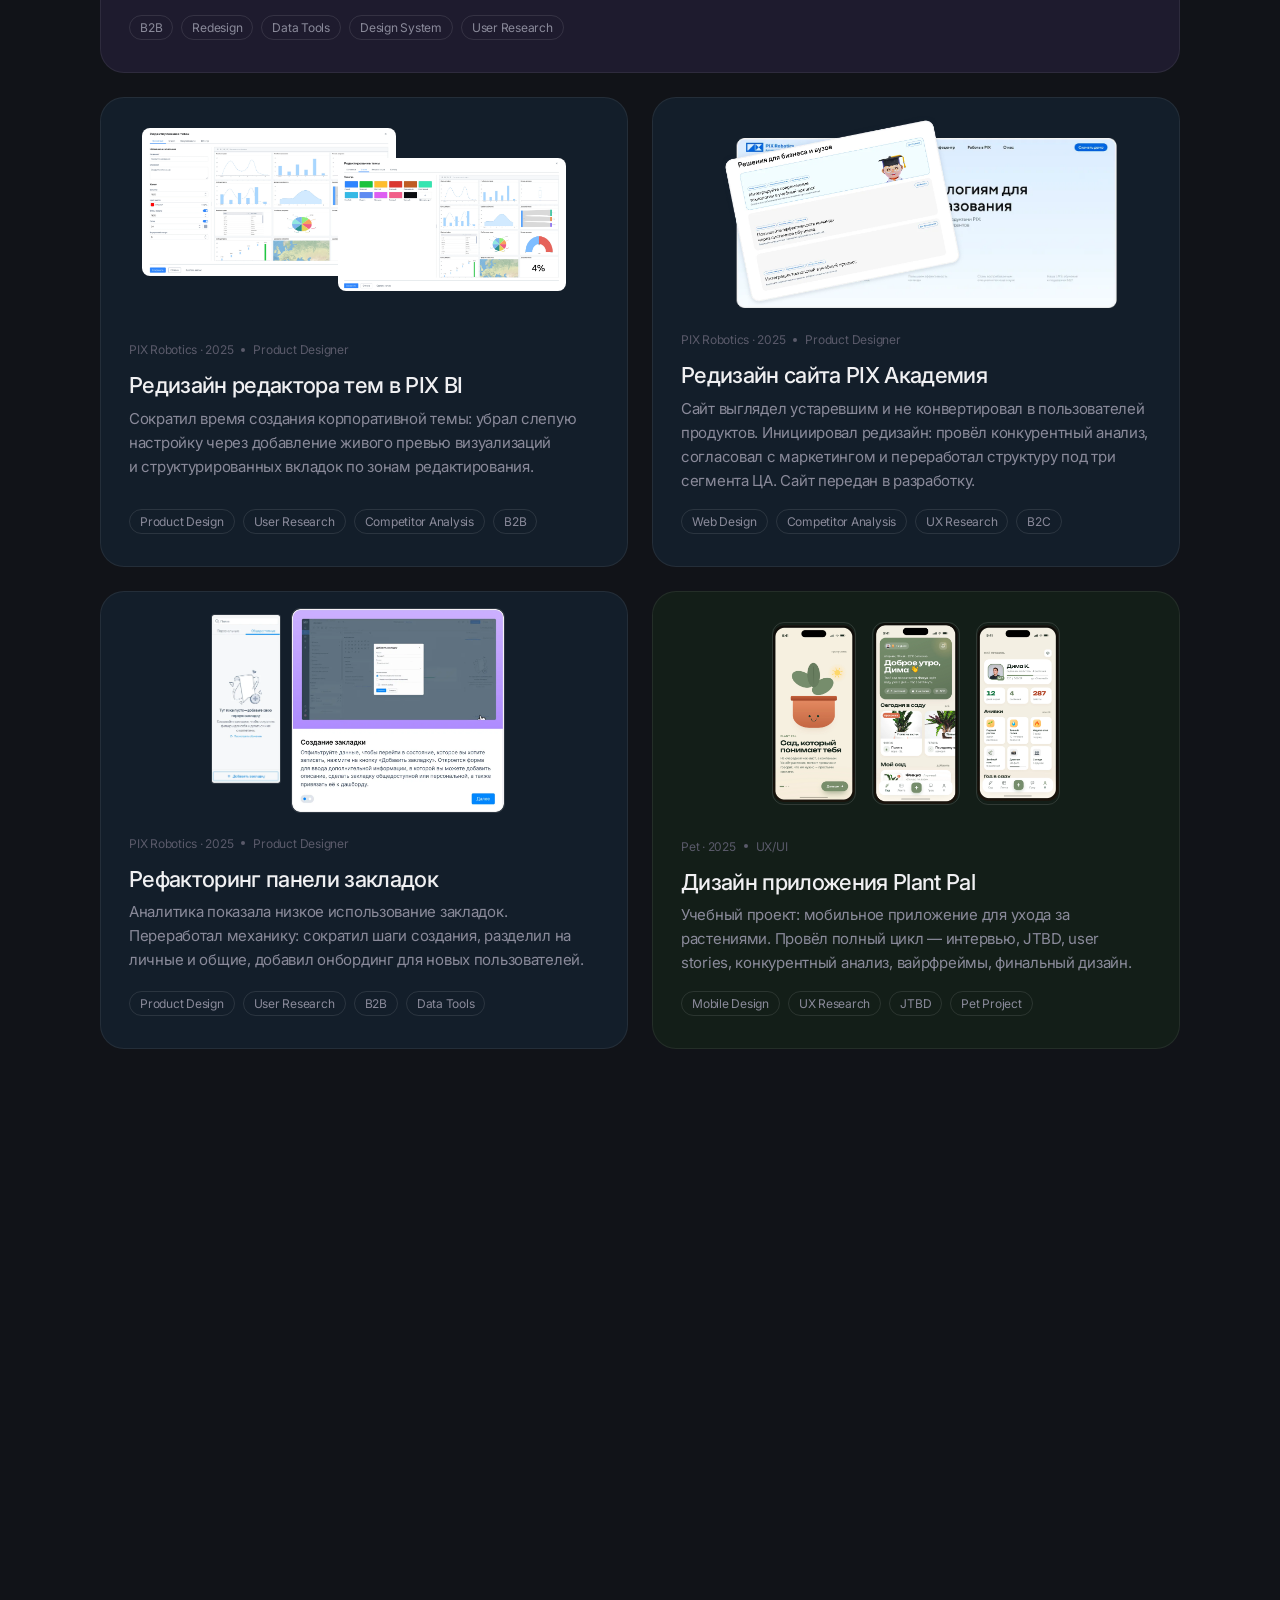
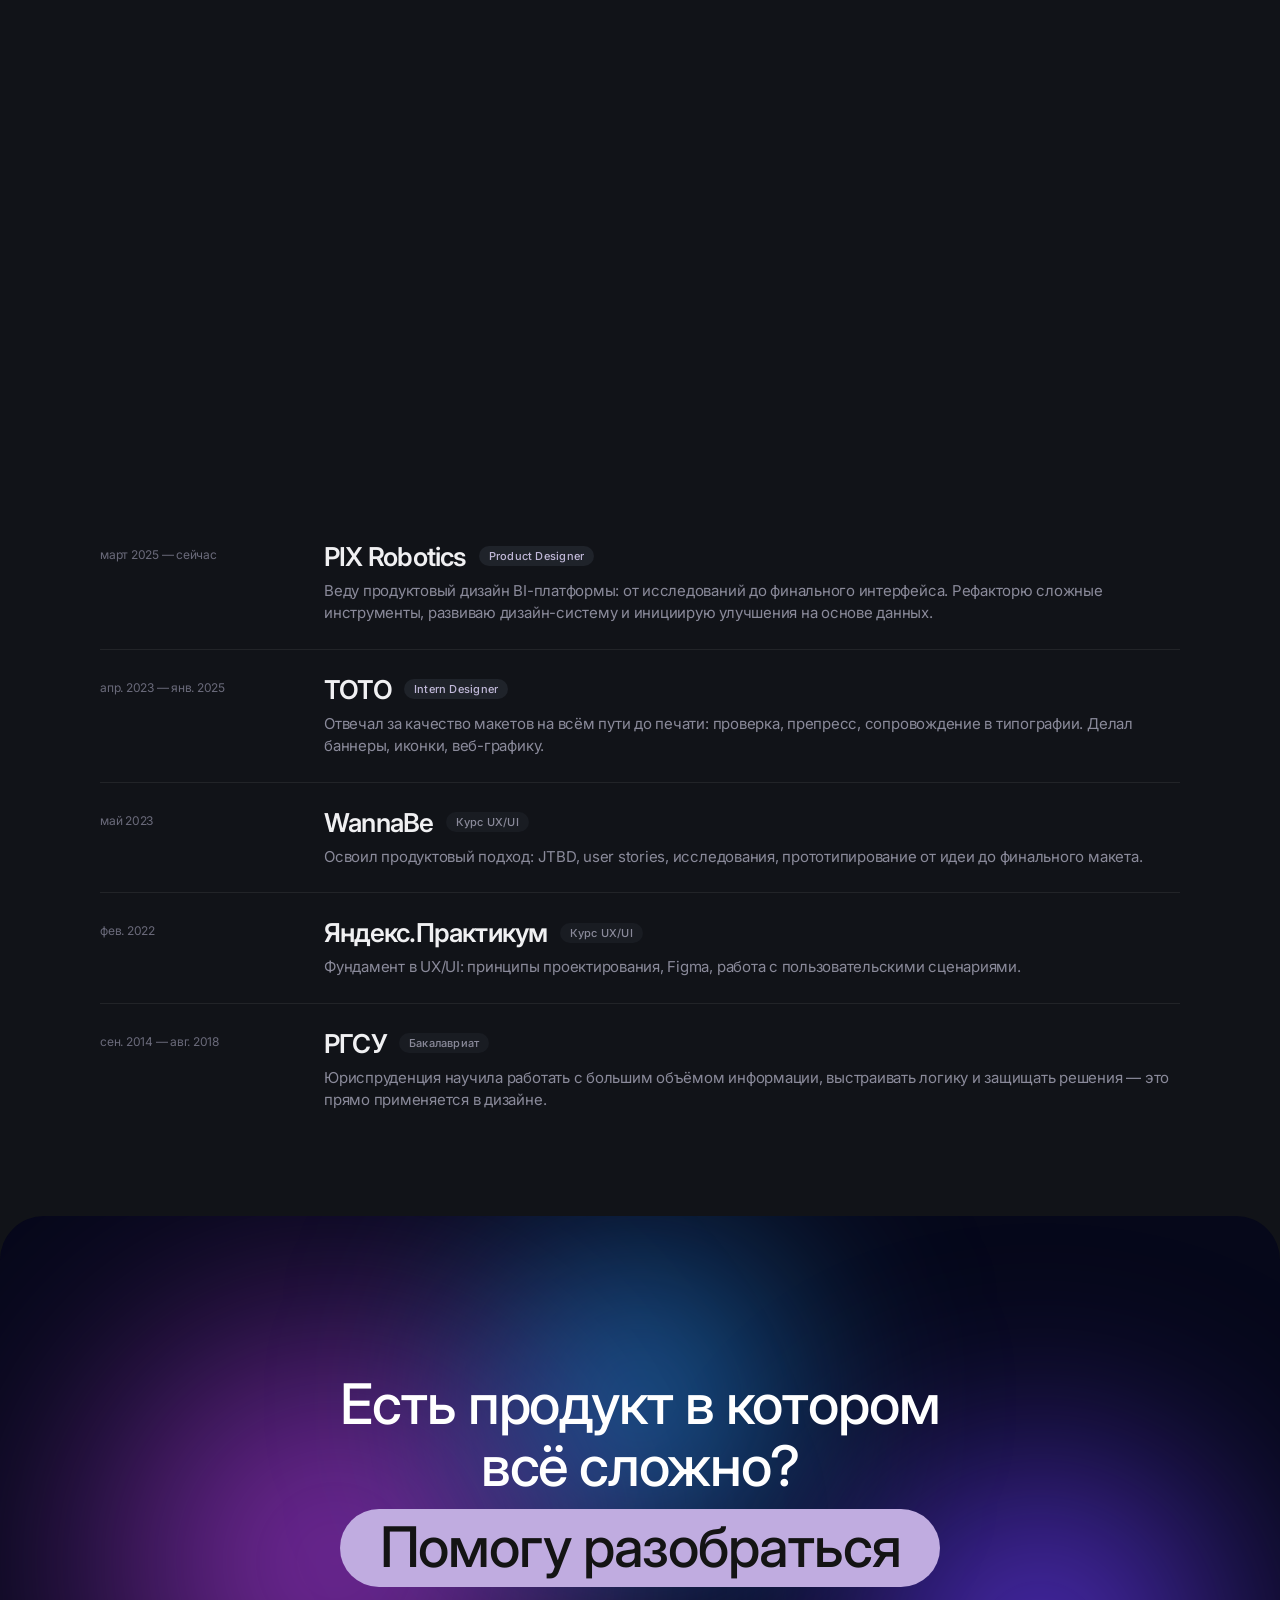
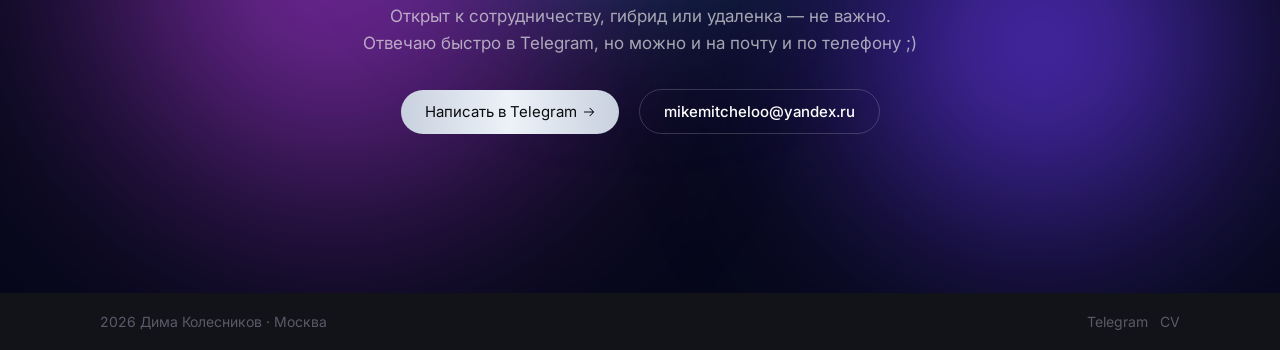
==== commit 089e0081: "Optimize assets: convert images to WebP, compress videos, update case texts - Convert all PNG images" ====
--- a/index.html
+++ b/index.html
@@ -115,8 +115,8 @@
         <a href="cases/dashboard.html" class="card-link">
         <article class="case-card case-card--blue fade-in">
           <div class="card-img-area card-img-area--dashboard">
-            <img src="images/Редактор тем/Редактор тем Cover.png" alt="" class="abs-img dash-img-1" loading="lazy">
-            <img src="images/Редактор тем/Редактор тем Cover 1.png" alt="" class="abs-img dash-img-2" loading="lazy">
+            <img src="images/Редактор тем/Редактор тем Cover.webp" alt="" class="abs-img dash-img-1" loading="lazy">
+            <img src="images/Редактор тем/Редактор тем Cover 1.webp" alt="" class="abs-img dash-img-2" loading="lazy">
           </div>
           <div class="card-content">
             <div class="card-meta">
@@ -142,8 +142,8 @@
         <a href="cases/pix-academy.html" class="card-link">
           <article class="case-card case-card--blue fade-in">
             <div class="card-img-area card-img-area--pix">
-              <img src="images/Пикс Академия/обложка2.png" alt="" class="abs-img pix-img-1" loading="lazy">
-              <img src="images/Пикс Академия/обложка.png" alt="" class="abs-img pix-img-2" loading="lazy">
+              <img src="images/Пикс Академия/обложка2.webp" alt="" class="abs-img pix-img-1" loading="lazy">
+              <img src="images/Пикс Академия/обложка.webp" alt="" class="abs-img pix-img-2" loading="lazy">
             </div>
             <div class="card-content">
               <div class="card-meta">
@@ -169,8 +169,8 @@
         <a href="cases/bookmarks.html" class="card-link">
         <article class="case-card case-card--blue fade-in">
           <div class="card-img-area card-img-area--mobile">
-            <img src="images/Рефакторинг закладок/обложка.png" alt="" class="abs-img mob-img-1" loading="lazy">
-            <img src="images/Рефакторинг закладок/обложка 2.png" alt="" class="abs-img mob-img-2" loading="lazy">
+            <img src="images/Рефакторинг закладок/обложка.webp" alt="" class="abs-img mob-img-1" loading="lazy">
+            <img src="images/Рефакторинг закладок/обложка 2.webp" alt="" class="abs-img mob-img-2" loading="lazy">
           </div>
           <div class="card-content">
             <div class="card-meta">
@@ -196,9 +196,9 @@
         <a href="cases/plant-pal.html" class="card-link">
         <article class="case-card case-card--green fade-in">
           <div class="card-img-area card-img-area--plant">
-            <img src="images/Plant pal/скрин.png" alt="" class="plant-img plant-img--1" loading="lazy">
-            <img src="images/Plant pal/скрин 2.png" alt="" class="plant-img plant-img--2" loading="lazy">
-            <img src="images/Plant pal/скрин 4.png" alt="" class="plant-img plant-img--3" loading="lazy">
+            <img src="images/Plant pal/скрин.webp" alt="" class="plant-img plant-img--1" loading="lazy">
+            <img src="images/Plant pal/скрин 2.webp" alt="" class="plant-img plant-img--2" loading="lazy">
+            <img src="images/Plant pal/скрин 4.webp" alt="" class="plant-img plant-img--3" loading="lazy">
           </div>
           <div class="card-content">
             <div class="card-meta">
--- a/style.css
+++ b/style.css
@@ -371,9 +371,8 @@
   background: #f2edfd;
   border-radius: 60px;
   padding: 2px 20px;
-  line-height: 1.2;
-  white-space: nowrap;
   line-height: 1.1;
+  white-space: nowrap;
 }
 
 .section-desc {
@@ -1133,7 +1132,8 @@
   .card-img-area--dashboard {
     height: auto;
     display: flex;
-    align-items: flex-start;
+    align-items: flex-end;
+    justify-content: center;
     gap: 8px;
     padding: 16px 16px 0;
   }
@@ -1145,13 +1145,10 @@
   .card-img-area--dashboard .dash-img-1 {
     width: 48%;
     height: auto;
-    margin-left: 16px;
   }
   .card-img-area--dashboard .dash-img-2 {
     width: 45%;
     height: auto;
-    margin-top: 20px;
-    margin-left: -24px;
   }
 
   /* PIX Academy: mobile */
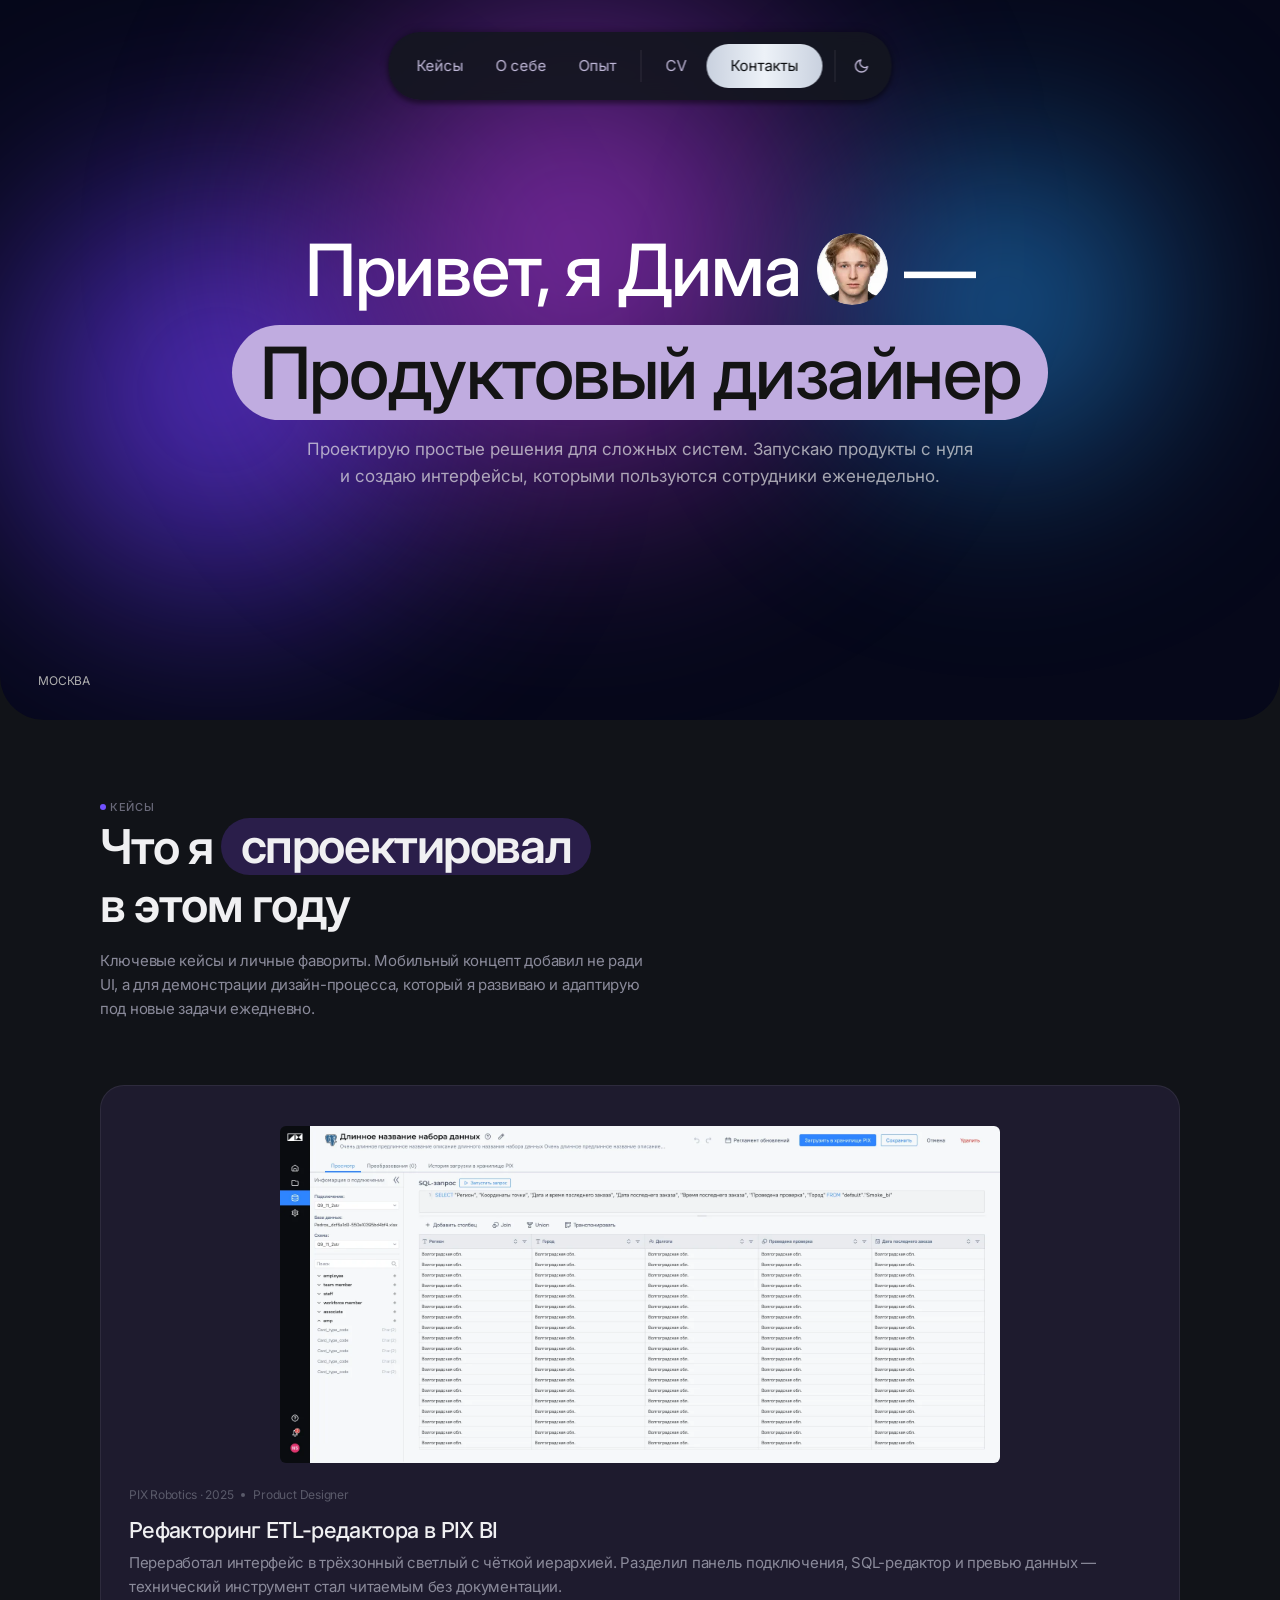
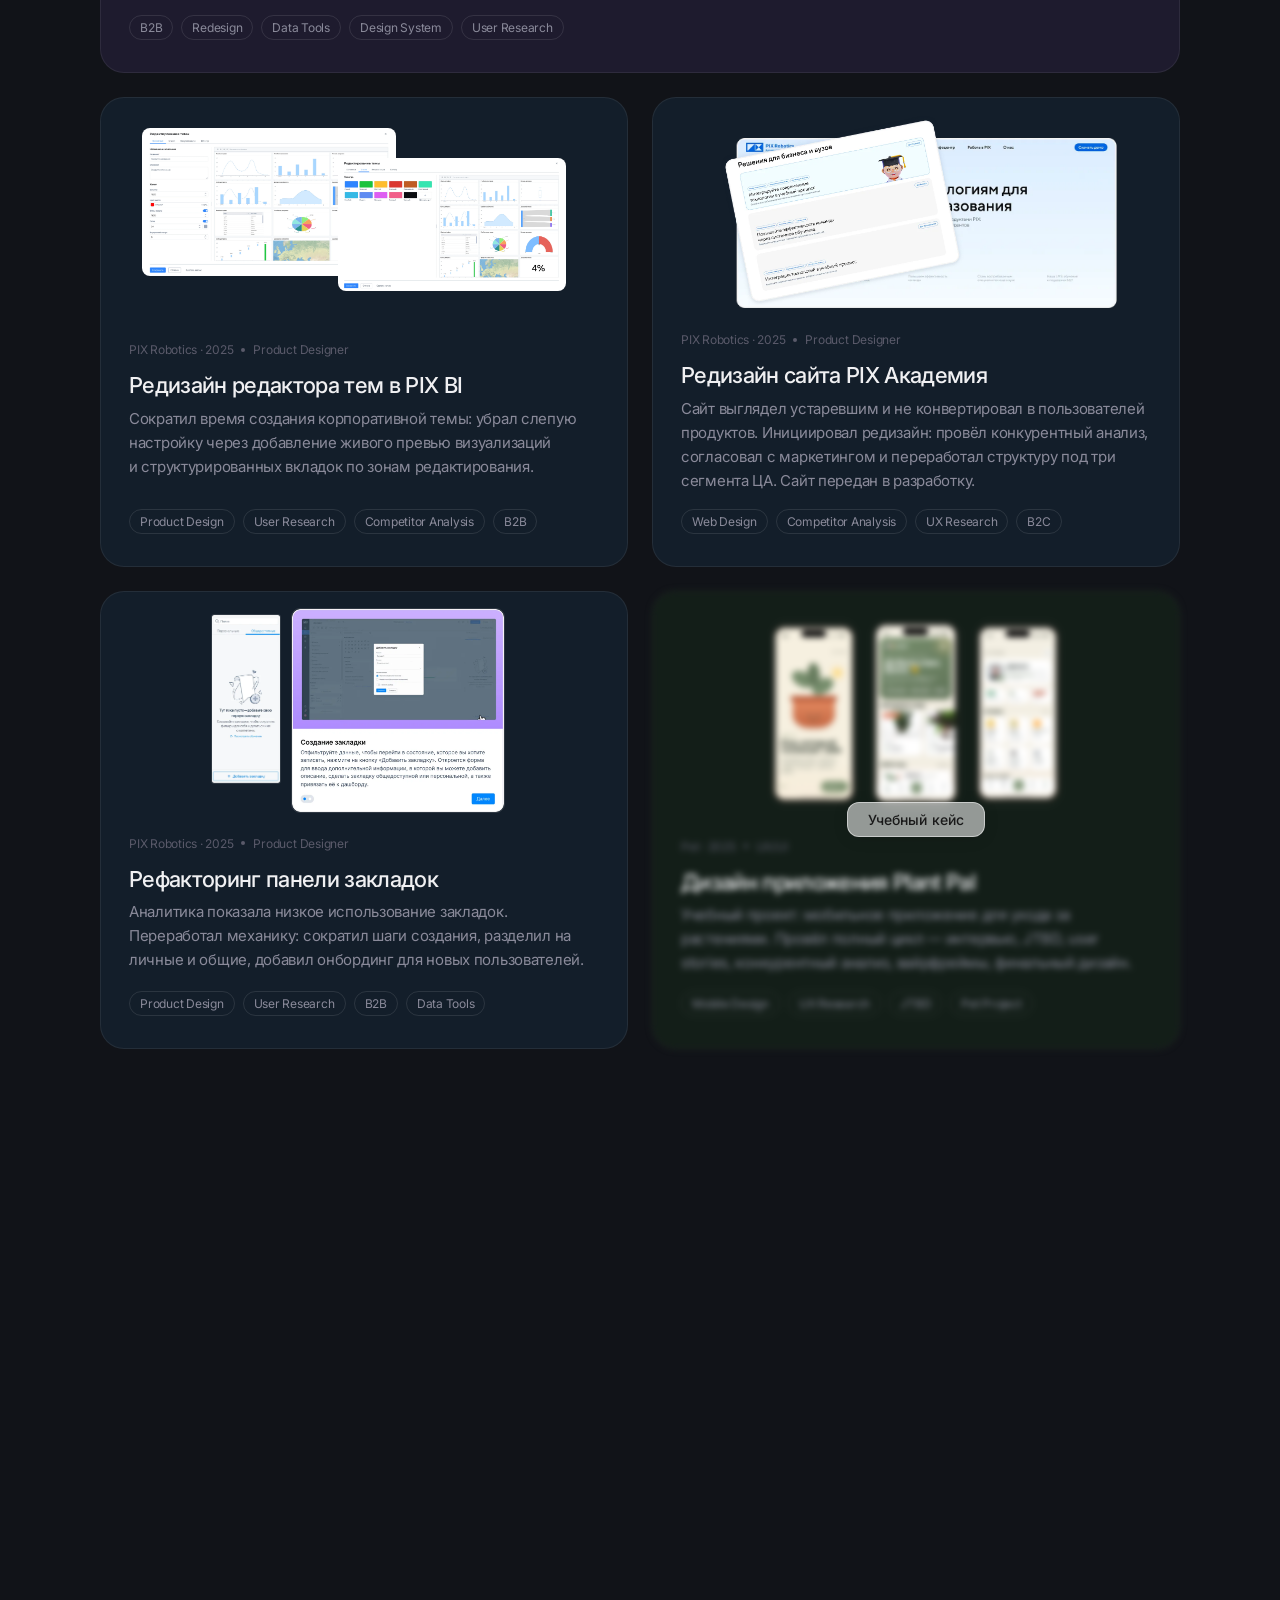
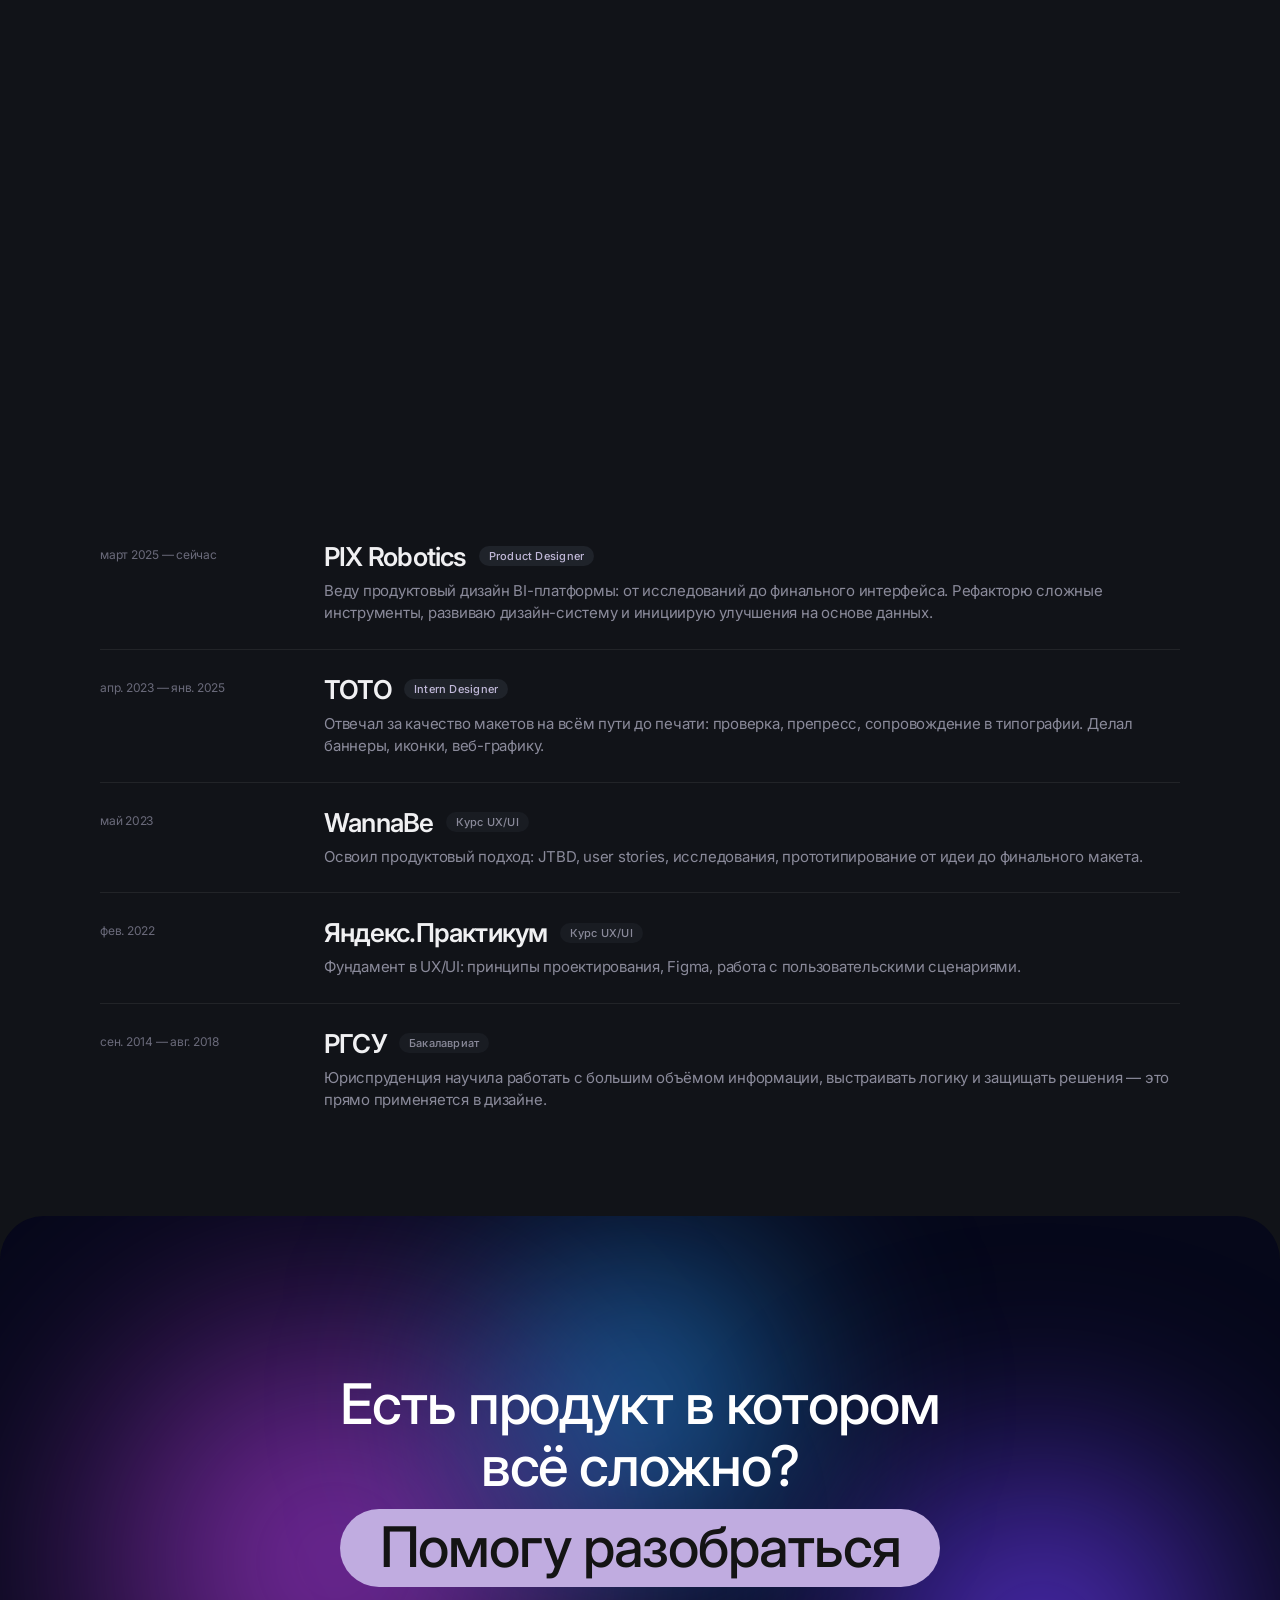
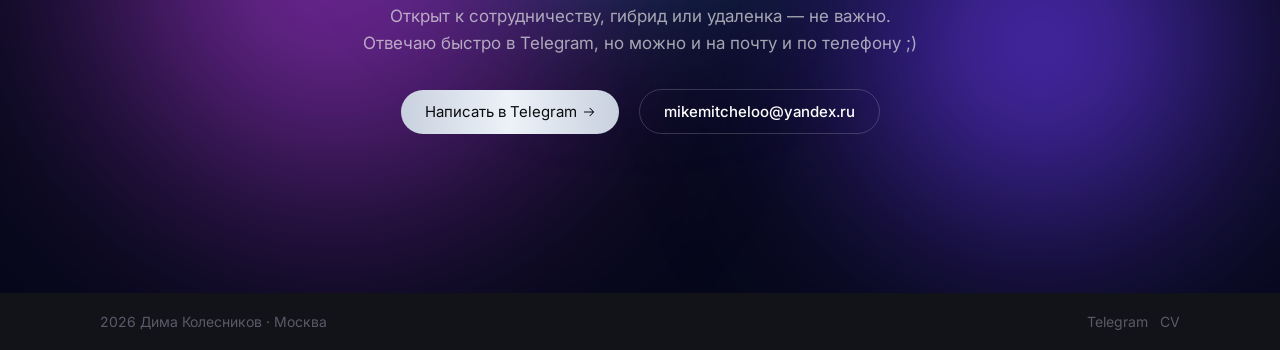
==== commit d62544ef: "Add blur overlay and 'Учебный кейс' badge to Plant Pal card Co-Authored-By: Claude Sonnet 4.6 <norep" ====
--- a/index.html
+++ b/index.html
@@ -193,32 +193,37 @@
         </a>
 
         <!-- Plant pal -->
-        <a href="cases/plant-pal.html" class="card-link">
-        <article class="case-card case-card--green fade-in">
-          <div class="card-img-area card-img-area--plant">
-            <img src="images/Plant pal/скрин.webp" alt="" class="plant-img plant-img--1" loading="lazy">
-            <img src="images/Plant pal/скрин 2.webp" alt="" class="plant-img plant-img--2" loading="lazy">
-            <img src="images/Plant pal/скрин 4.webp" alt="" class="plant-img plant-img--3" loading="lazy">
-          </div>
-          <div class="card-content">
-            <div class="card-meta">
-              <span class="meta-company">Pet · 2025</span>
-              <span class="meta-sep"></span>
-              <span class="meta-role">UX/UI</span>
-            </div>
-            <div class="card-body">
-              <h3 class="card-title">Дизайн приложения Plant Pal</h3>
-              <p class="card-desc">Учебный проект: мобильное приложение для ухода за растениями. Провёл полный цикл — интервью, JTBD, user stories, конкурентный анализ, вайрфреймы, финальный дизайн.</p>
-            </div>
-            <div class="card-tags">
-              <span class="tag">Mobile Design</span>
-              <span class="tag">UX Research</span>
-              <span class="tag">JTBD</span>
-              <span class="tag">Pet Project</span>
-            </div>
-          </div>
-        </article>
-        </a>
+        <div style="position:relative;">
+          <a href="cases/plant-pal.html" class="card-link">
+          <article class="case-card case-card--green fade-in" style="filter:blur(3px);">
+            <div class="card-img-area card-img-area--plant">
+              <img src="images/Plant pal/скрин.webp" alt="" class="plant-img plant-img--1" loading="lazy">
+              <img src="images/Plant pal/скрин 2.webp" alt="" class="plant-img plant-img--2" loading="lazy">
+              <img src="images/Plant pal/скрин 4.webp" alt="" class="plant-img plant-img--3" loading="lazy">
+            </div>
+            <div class="card-content">
+              <div class="card-meta">
+                <span class="meta-company">Pet · 2025</span>
+                <span class="meta-sep"></span>
+                <span class="meta-role">UX/UI</span>
+              </div>
+              <div class="card-body">
+                <h3 class="card-title">Дизайн приложения Plant Pal</h3>
+                <p class="card-desc">Учебный проект: мобильное приложение для ухода за растениями. Провёл полный цикл — интервью, JTBD, user stories, конкурентный анализ, вайрфреймы, финальный дизайн.</p>
+              </div>
+              <div class="card-tags">
+                <span class="tag">Mobile Design</span>
+                <span class="tag">UX Research</span>
+                <span class="tag">JTBD</span>
+                <span class="tag">Pet Project</span>
+              </div>
+            </div>
+          </article>
+          </a>
+          <a href="cases/plant-pal.html" style="position:absolute; inset:0; display:flex; align-items:center; justify-content:center; z-index:2; text-decoration:none;">
+            <span style="background:rgba(255,255,255,0.55); backdrop-filter:blur(6px); -webkit-backdrop-filter:blur(6px); border:1px solid rgba(255,255,255,0.5); border-radius:12px; padding:8px 20px; font-size:14px; font-weight:500; color:#1a1a1a; letter-spacing:0.01em; box-shadow:0 2px 16px rgba(0,0,0,0.10);">Учебный кейс</span>
+          </a>
+        </div>
       </div>
 
     </div>
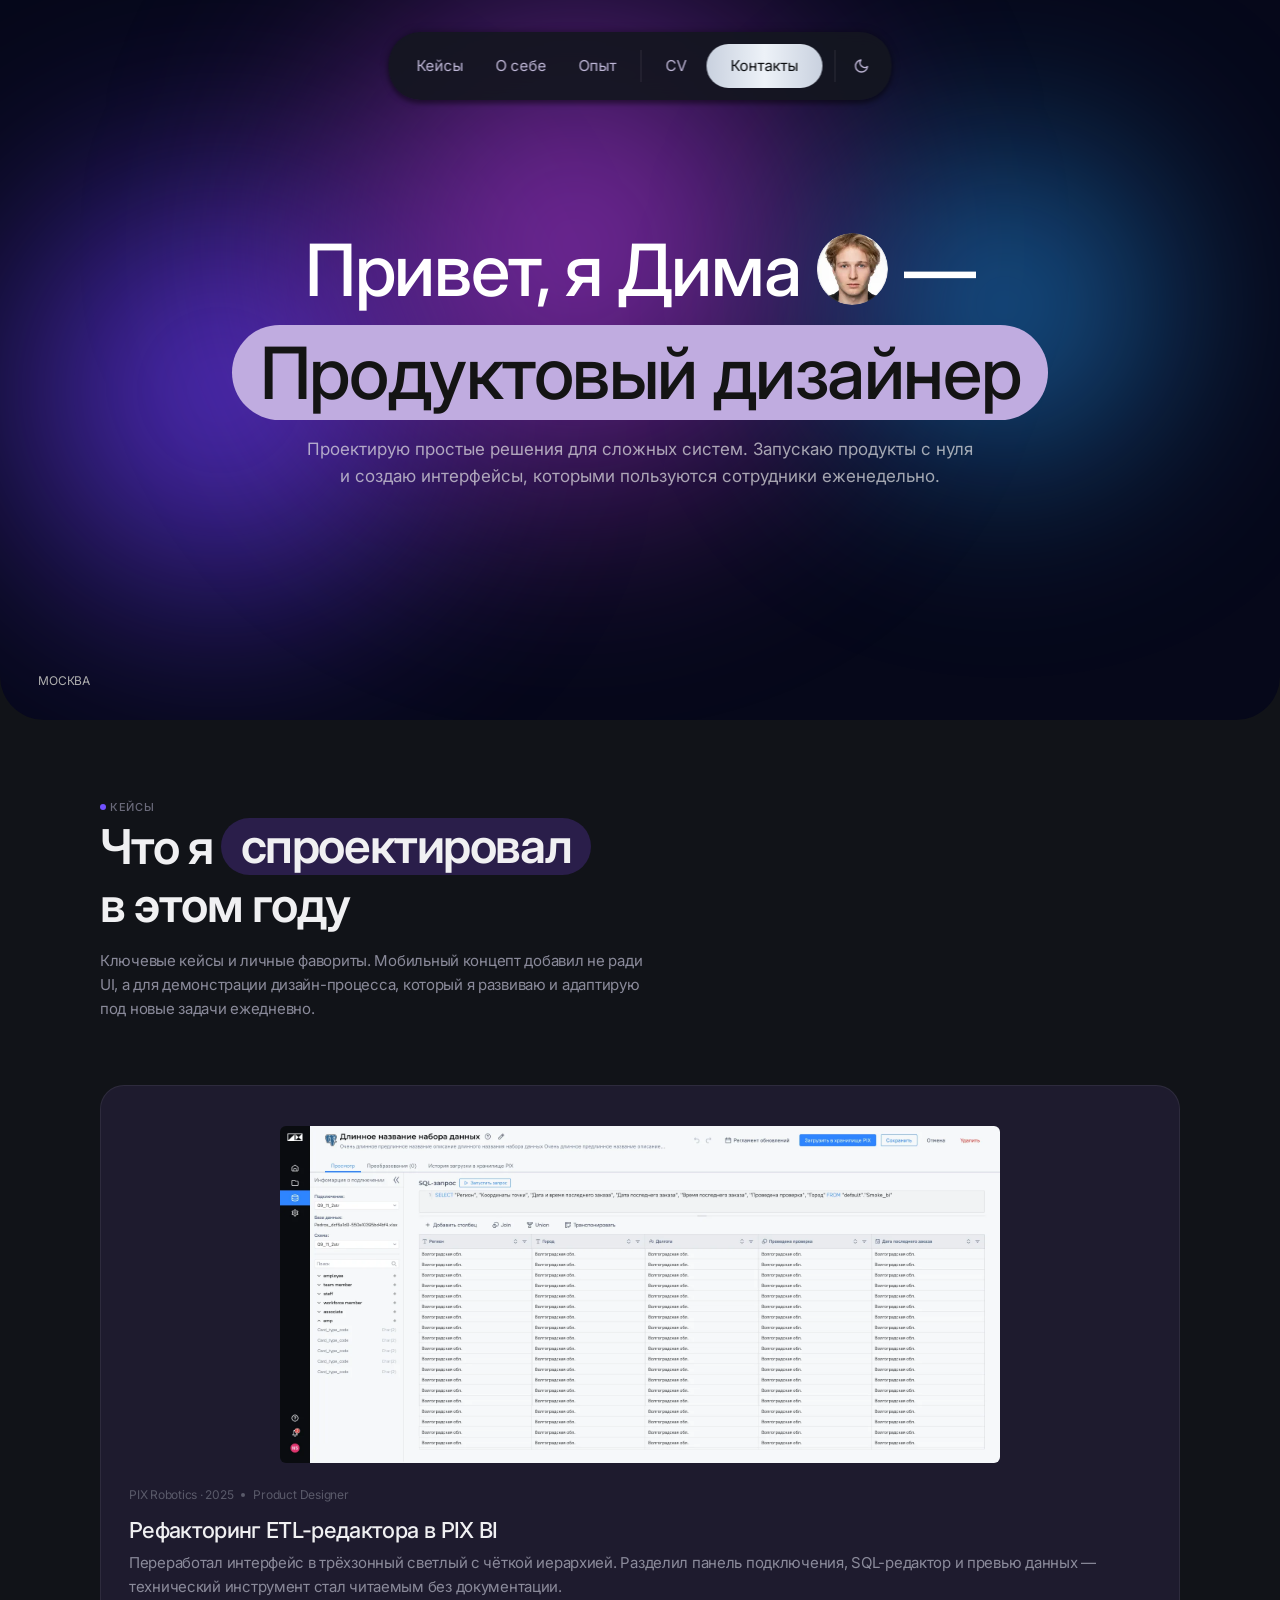
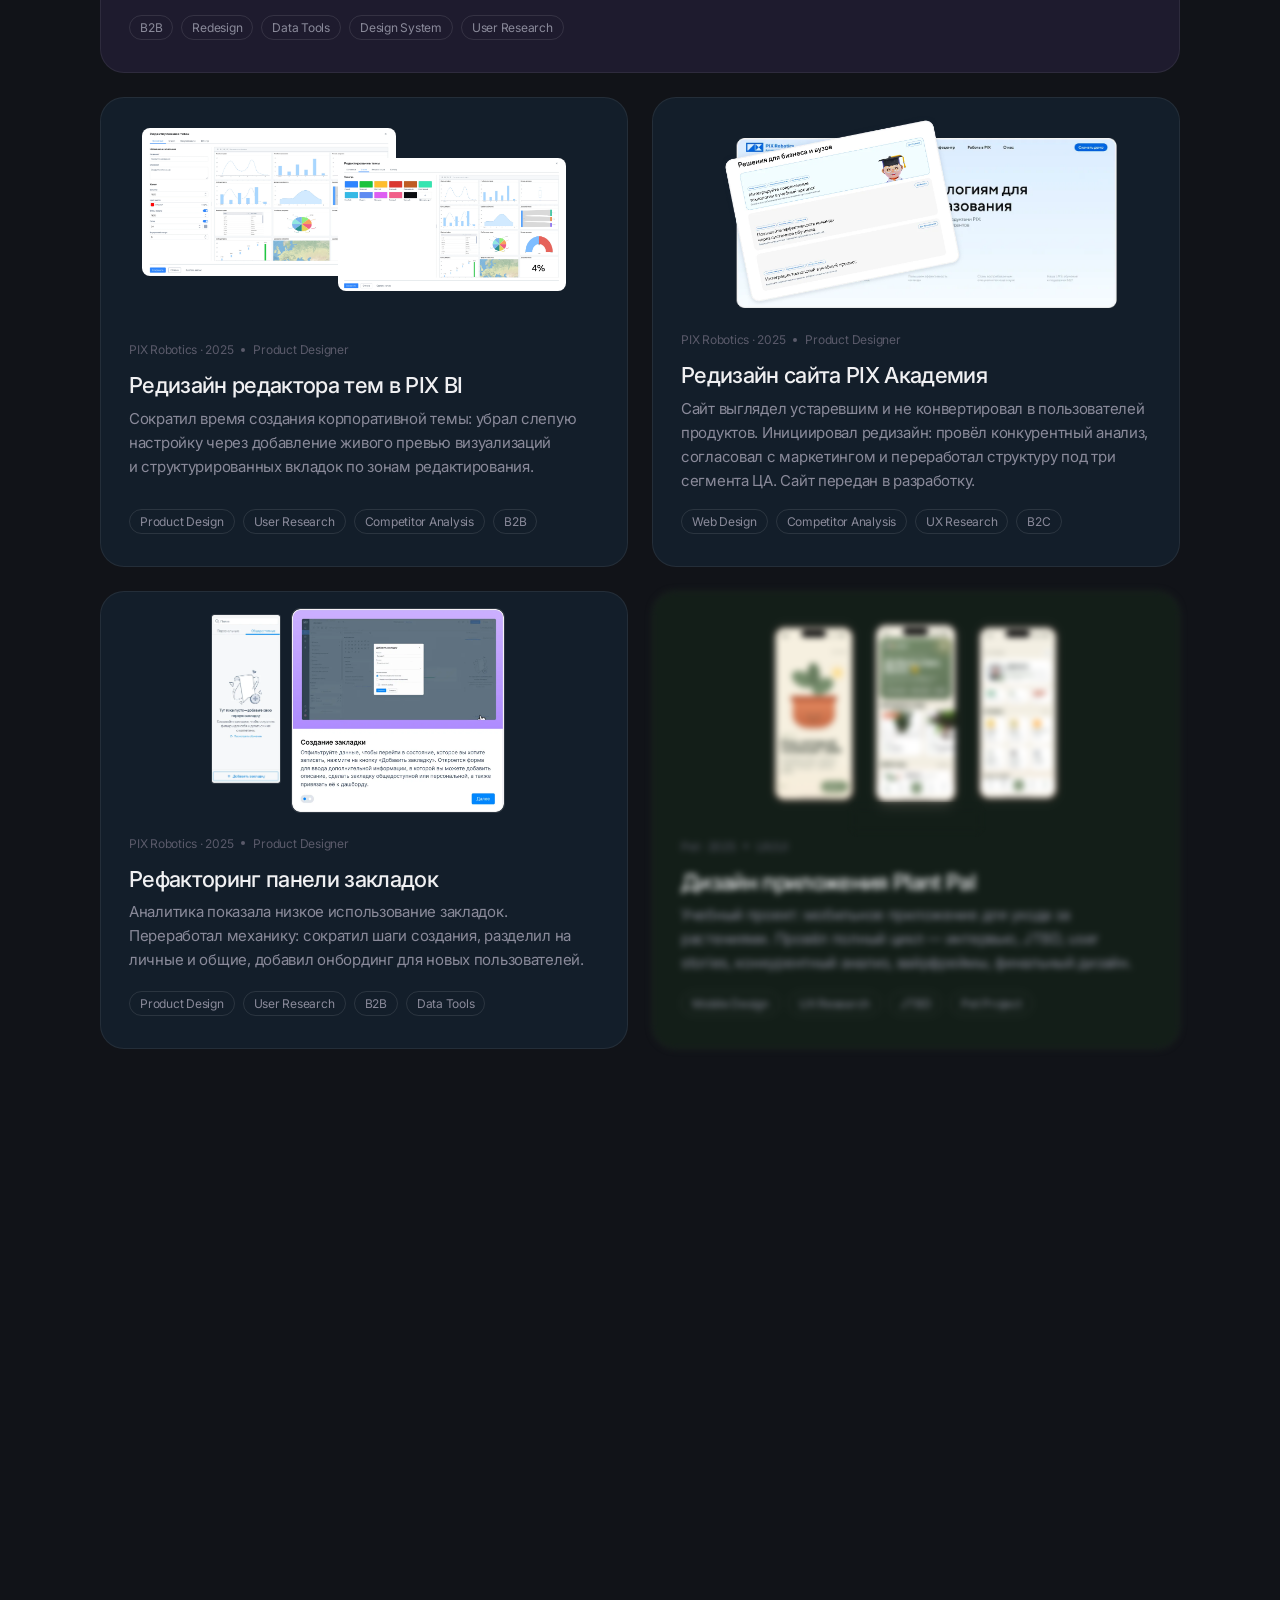
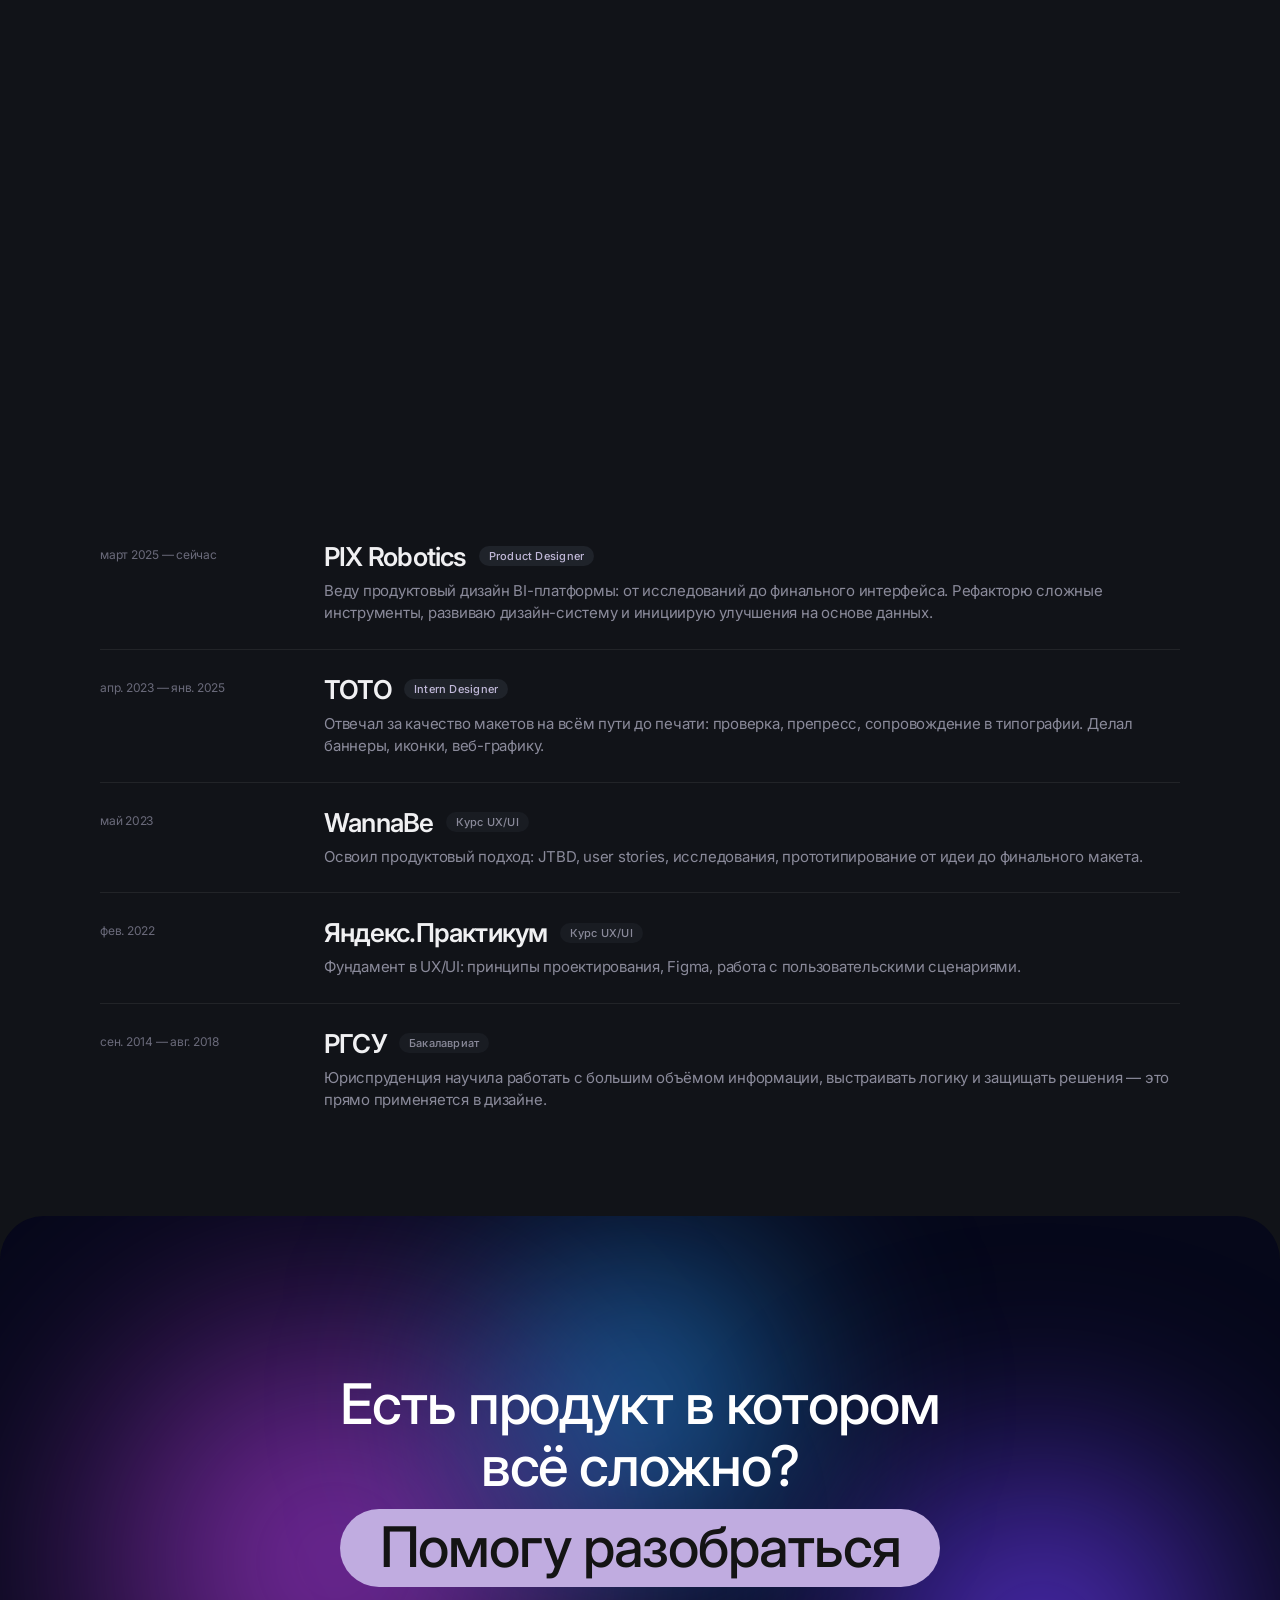
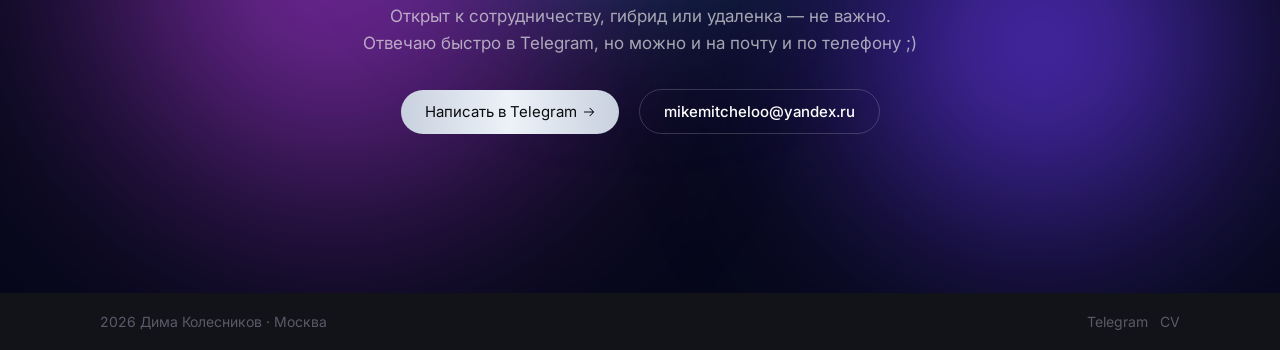
==== commit f264d58e: "Speed up mobile load: compress videos, preconnect font, lazy video metadata Re-encode all case-study" ====
--- a/index.html
+++ b/index.html
@@ -6,6 +6,7 @@
   <title>Дима Колесников — Продуктовый дизайнер</title>
   
   
+  <link rel="preconnect" href="https://fonts.bunny.net" crossorigin>
   <link href="https://fonts.bunny.net/css?family=inter:400,500,600&display=swap" rel="stylesheet">
   <link rel="stylesheet" href="style.css">
 </head>
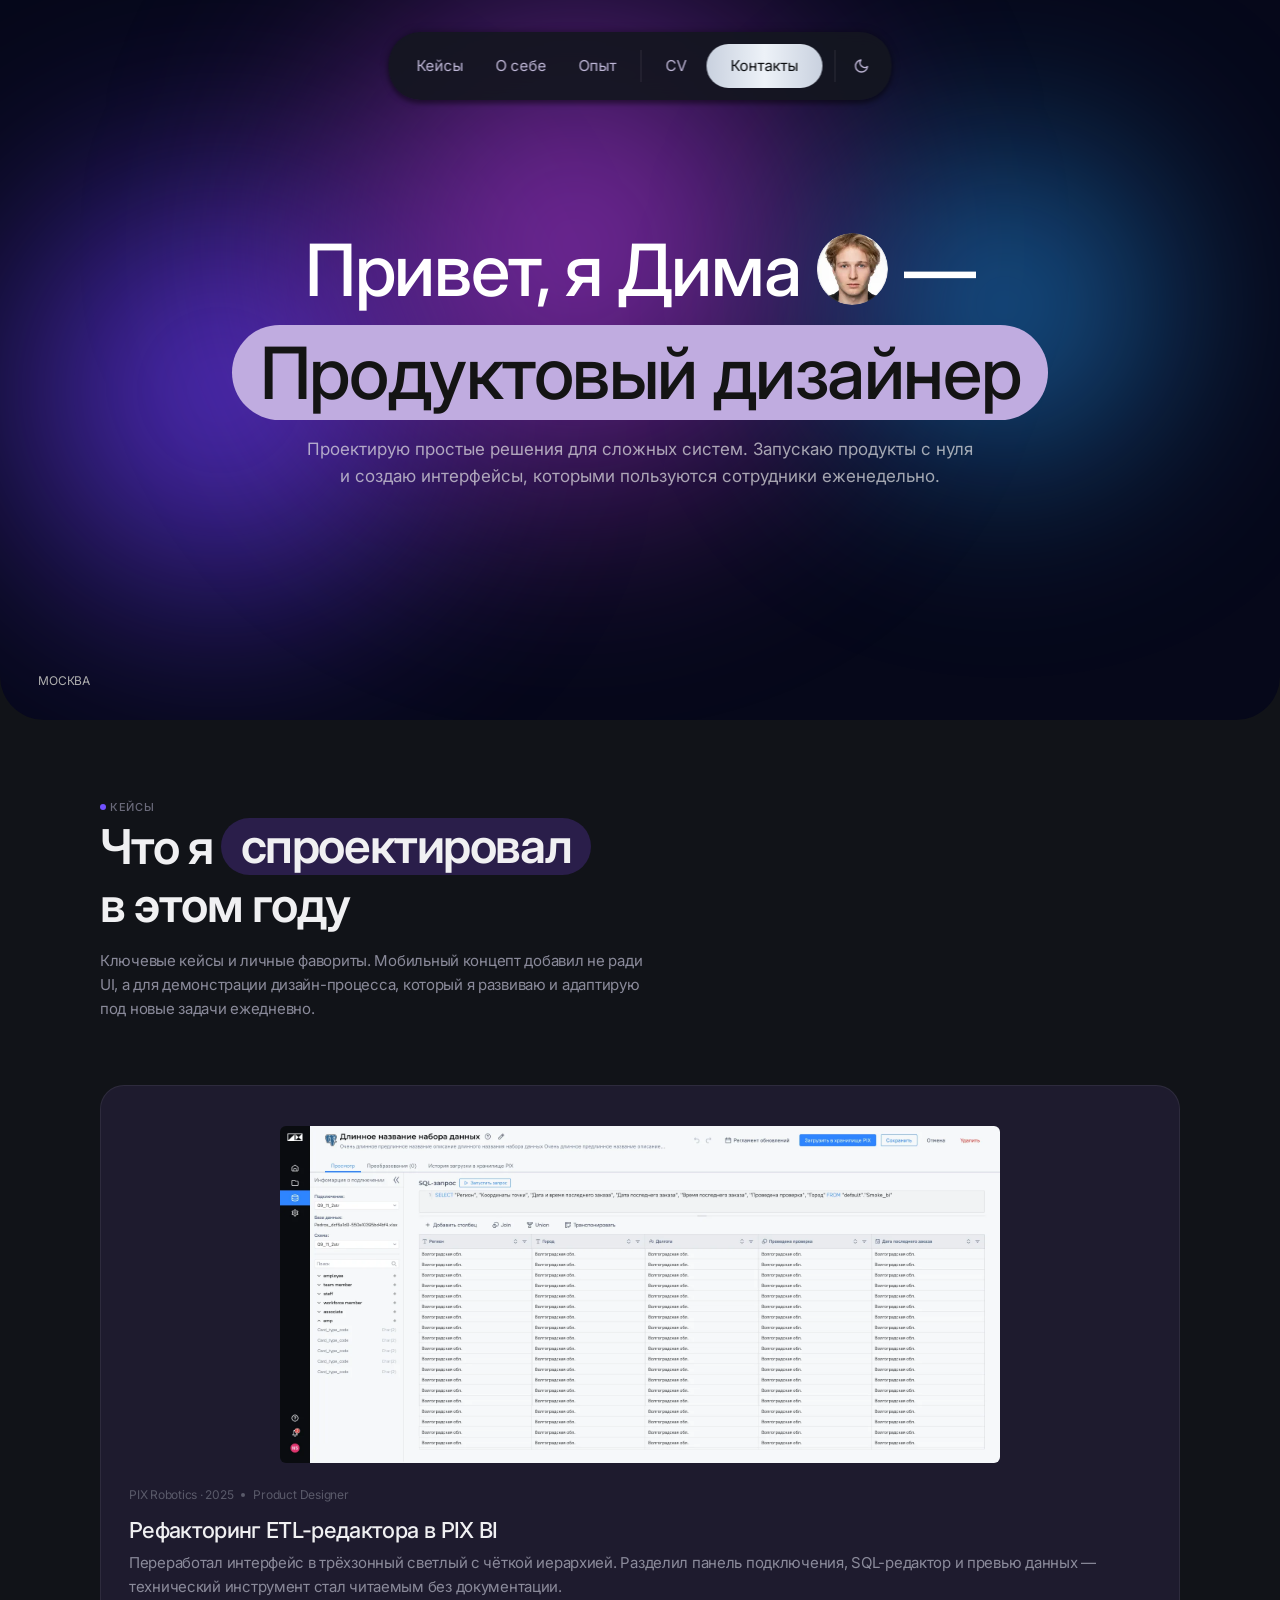
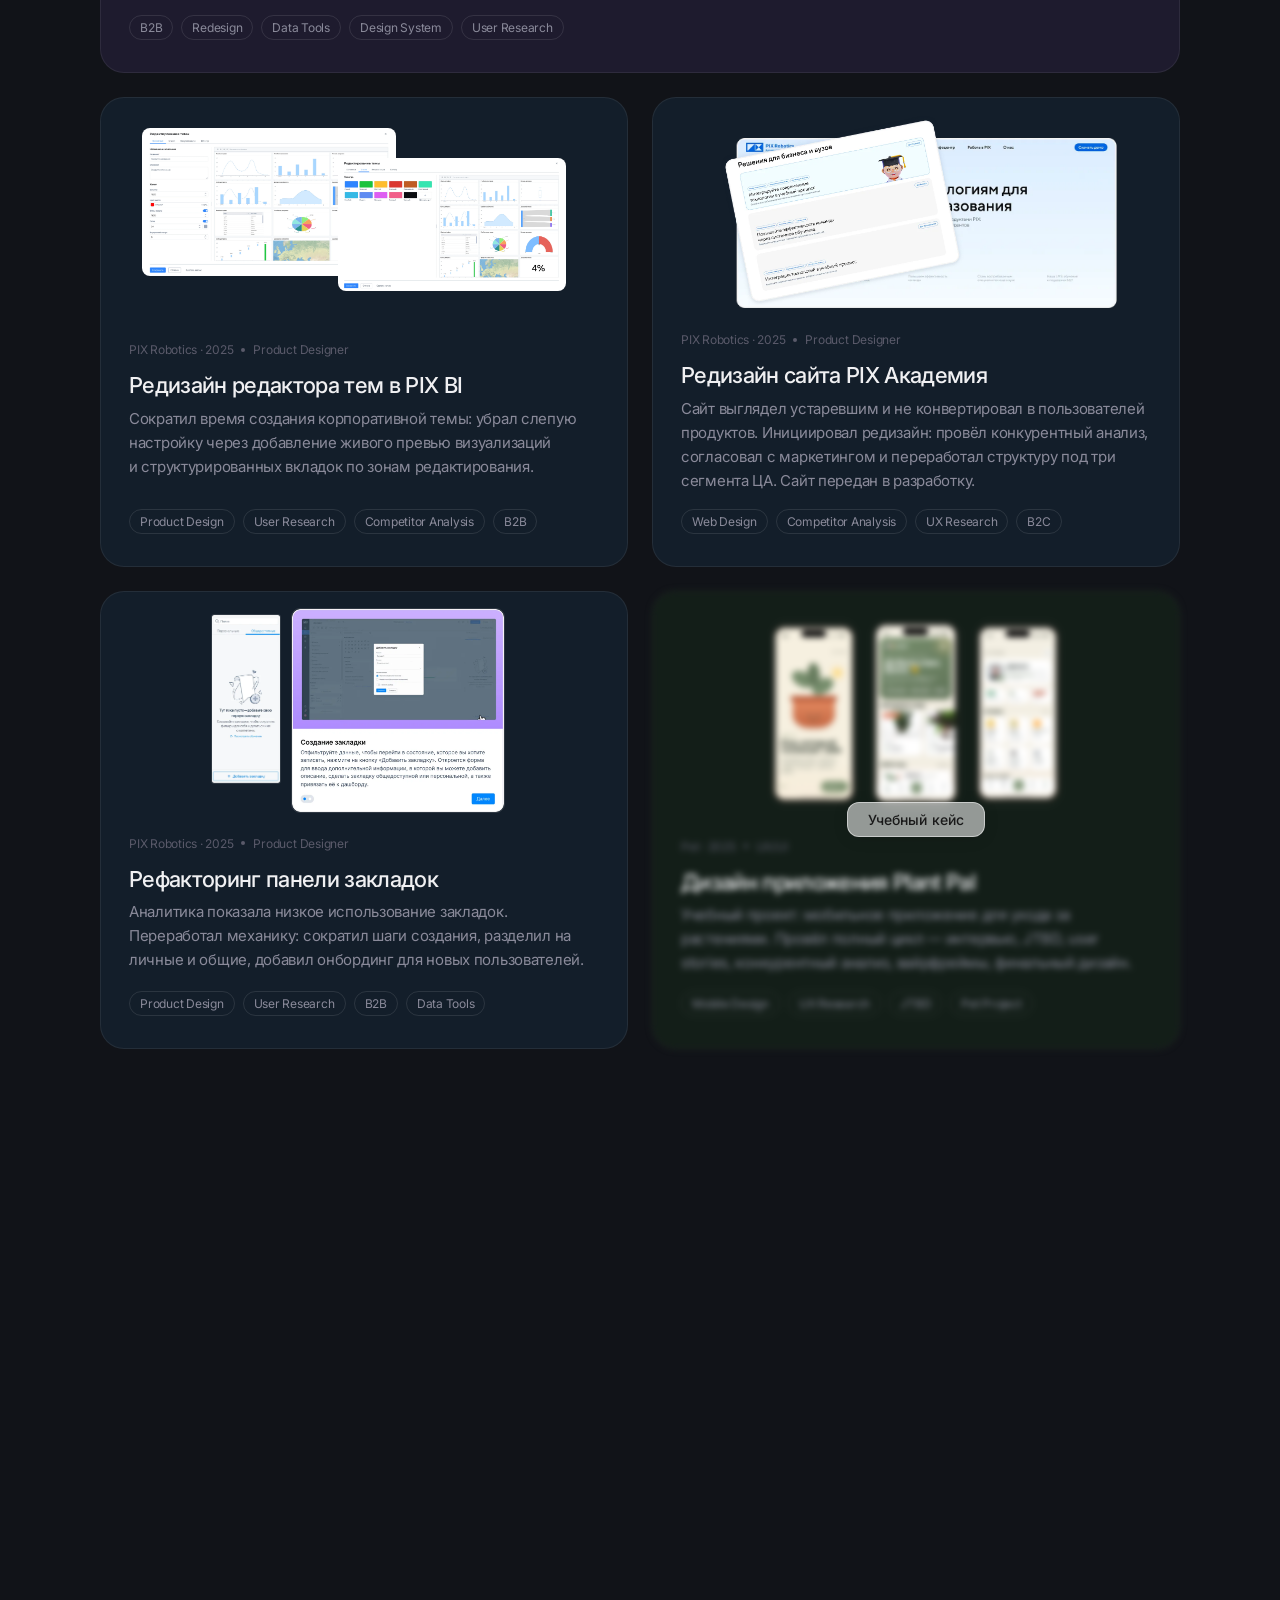
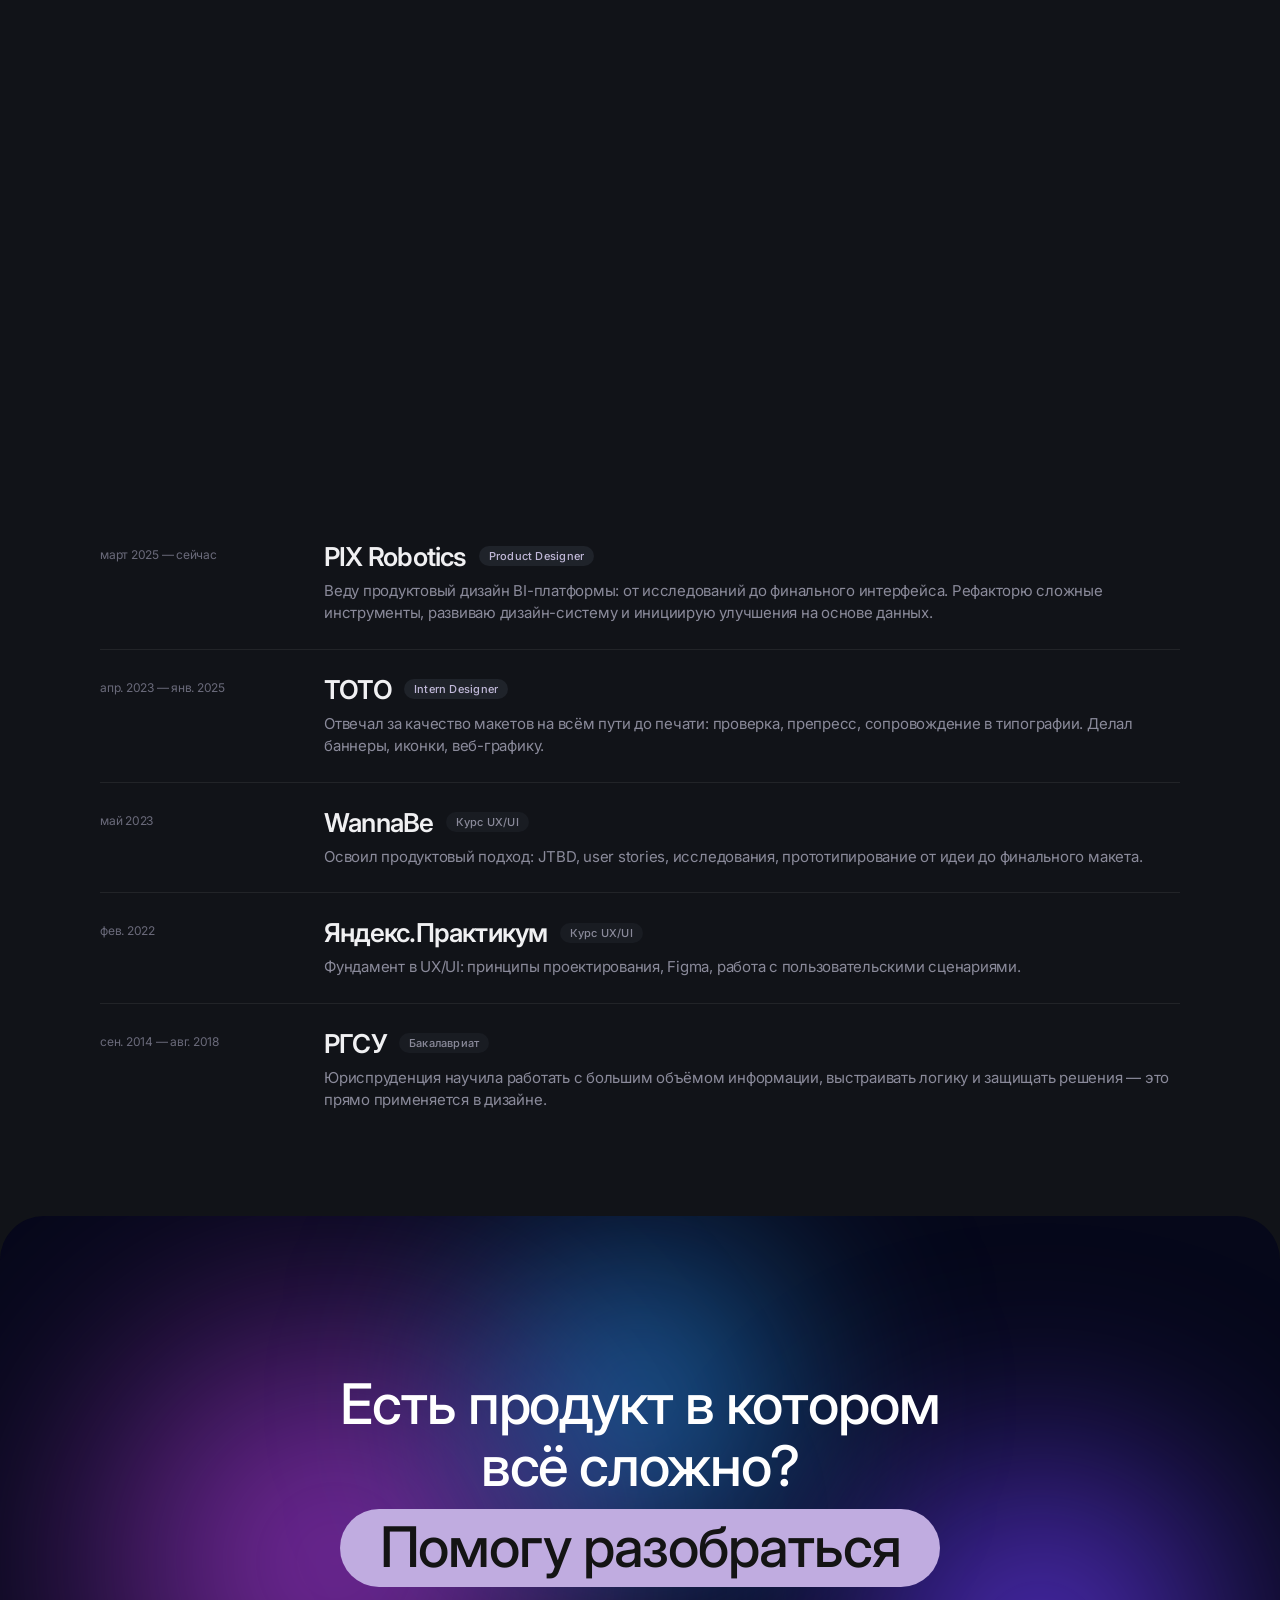
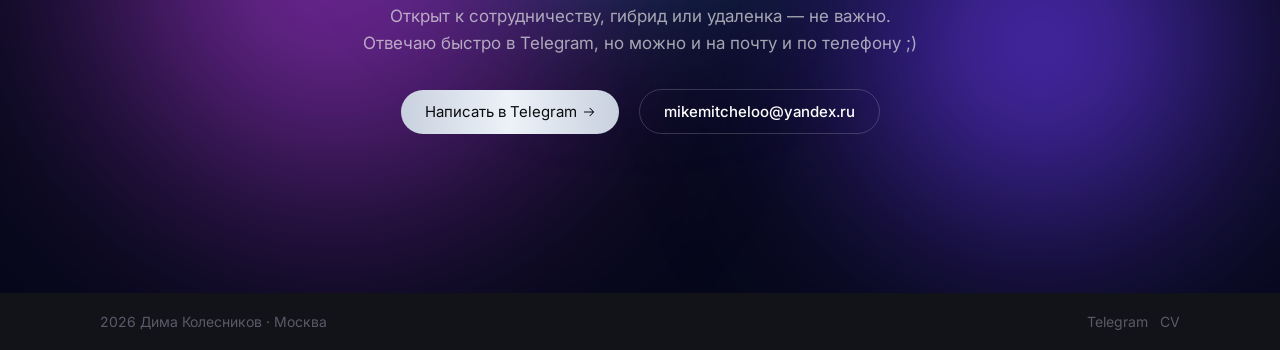
==== commit 0b52cc78: "Move hosting to reg.ru: restore original videos, cache-bust assets, add .htaccess Restore the uncomp" ====
--- a/index.html
+++ b/index.html
@@ -51,7 +51,7 @@
       <div class="hero-header-row">
         <span class="hero-text">Привет, я Дима</span>
         <span class="hero-emoji-dash">
-          <img src="images/Дима глав.webp" alt="" class="hero-emoji">
+          <img src="images/Дима глав.webp?v=2" alt="" class="hero-emoji">
           <span class="hero-text">—</span>
         </span>
       </div>
@@ -87,7 +87,7 @@
       <a href="cases/etl.html" class="card-link">
       <article class="case-card case-card--featured fade-in">
         <div class="featured-img-area">
-          <img src="images/ETL/ETL Cover.webp" alt="PIX BI платформа">
+          <img src="images/ETL/ETL Cover.webp?v=2" alt="PIX BI платформа">
         </div>
         <div class="card-content">
           <div class="card-meta">
@@ -116,8 +116,8 @@
         <a href="cases/dashboard.html" class="card-link">
         <article class="case-card case-card--blue fade-in">
           <div class="card-img-area card-img-area--dashboard">
-            <img src="images/Редактор тем/Редактор тем Cover.webp" alt="" class="abs-img dash-img-1" loading="lazy">
-            <img src="images/Редактор тем/Редактор тем Cover 1.webp" alt="" class="abs-img dash-img-2" loading="lazy">
+            <img src="images/Редактор тем/Редактор тем Cover.webp?v=2" alt="" class="abs-img dash-img-1" loading="lazy">
+            <img src="images/Редактор тем/Редактор тем Cover 1.webp?v=2" alt="" class="abs-img dash-img-2" loading="lazy">
           </div>
           <div class="card-content">
             <div class="card-meta">
@@ -143,8 +143,8 @@
         <a href="cases/pix-academy.html" class="card-link">
           <article class="case-card case-card--blue fade-in">
             <div class="card-img-area card-img-area--pix">
-              <img src="images/Пикс Академия/обложка2.webp" alt="" class="abs-img pix-img-1" loading="lazy">
-              <img src="images/Пикс Академия/обложка.webp" alt="" class="abs-img pix-img-2" loading="lazy">
+              <img src="images/Пикс Академия/обложка2.webp?v=2" alt="" class="abs-img pix-img-1" loading="lazy">
+              <img src="images/Пикс Академия/обложка.webp?v=2" alt="" class="abs-img pix-img-2" loading="lazy">
             </div>
             <div class="card-content">
               <div class="card-meta">
@@ -170,8 +170,8 @@
         <a href="cases/bookmarks.html" class="card-link">
         <article class="case-card case-card--blue fade-in">
           <div class="card-img-area card-img-area--mobile">
-            <img src="images/Рефакторинг закладок/обложка.webp" alt="" class="abs-img mob-img-1" loading="lazy">
-            <img src="images/Рефакторинг закладок/обложка 2.webp" alt="" class="abs-img mob-img-2" loading="lazy">
+            <img src="images/Рефакторинг закладок/обложка.webp?v=2" alt="" class="abs-img mob-img-1" loading="lazy">
+            <img src="images/Рефакторинг закладок/обложка 2.webp?v=2" alt="" class="abs-img mob-img-2" loading="lazy">
           </div>
           <div class="card-content">
             <div class="card-meta">
@@ -198,9 +198,9 @@
           <a href="cases/plant-pal.html" class="card-link">
           <article class="case-card case-card--green fade-in" style="filter:blur(3px);">
             <div class="card-img-area card-img-area--plant">
-              <img src="images/Plant pal/скрин.webp" alt="" class="plant-img plant-img--1" loading="lazy">
-              <img src="images/Plant pal/скрин 2.webp" alt="" class="plant-img plant-img--2" loading="lazy">
-              <img src="images/Plant pal/скрин 4.webp" alt="" class="plant-img plant-img--3" loading="lazy">
+              <img src="images/Plant pal/скрин.webp?v=2" alt="" class="plant-img plant-img--1" loading="lazy">
+              <img src="images/Plant pal/скрин 2.webp?v=2" alt="" class="plant-img plant-img--2" loading="lazy">
+              <img src="images/Plant pal/скрин 4.webp?v=2" alt="" class="plant-img plant-img--3" loading="lazy">
             </div>
             <div class="card-content">
               <div class="card-meta">
@@ -376,7 +376,7 @@
       <div class="cta-actions">
         <a href="https://t.me/mike_mitchelo" class="cta-btn" target="_blank">
           Написать в Telegram
-          <img src="images/arrow-btn.svg" alt="" class="btn-arrow">
+          <img src="images/arrow-btn.svg?v=2" alt="" class="btn-arrow">
         </a>
         <a href="mailto:mikemitcheloo@yandex.ru" class="cta-email">mikemitcheloo@yandex.ru</a>
       </div>
